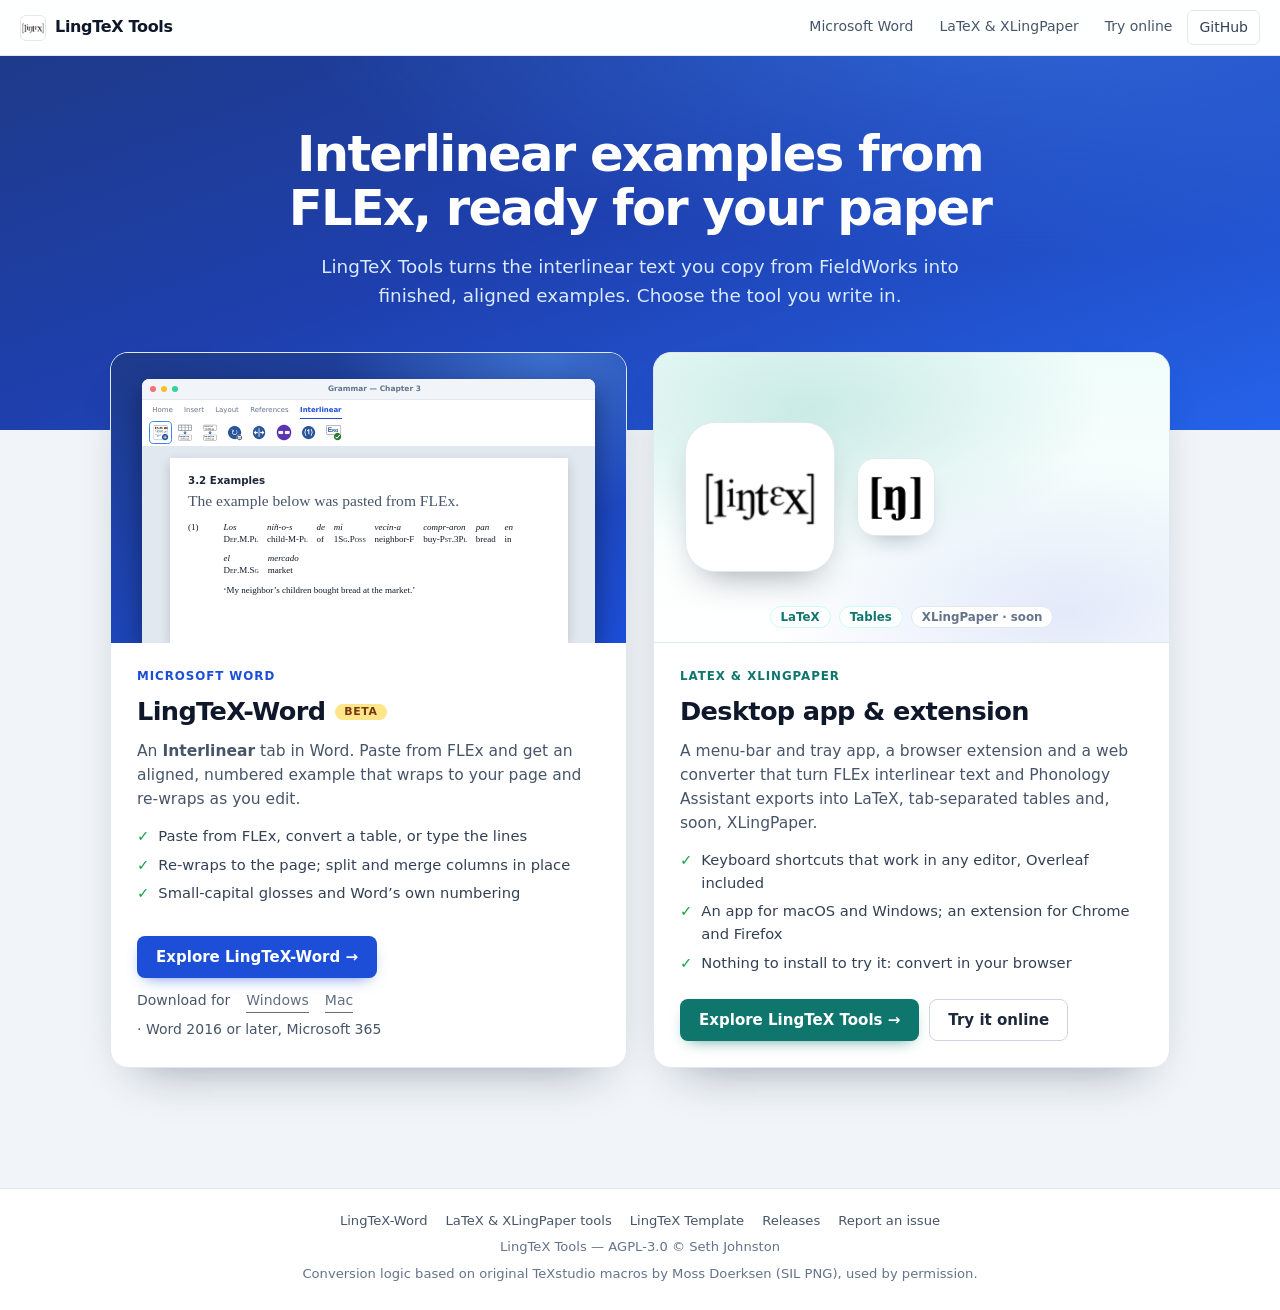
==== docs/index.html @ cb2cd6b1 "docs: the Word demo shows generic Spanish, glossed in English Seth: the demo quoted field data with " ====
<!DOCTYPE html>
<html lang="en">
<head>
<meta charset="UTF-8">
<meta name="viewport" content="width=device-width, initial-scale=1.0">
<meta name="theme-color" content="#1e40af">
<meta name="description" content="LingTeX Tools turns interlinear text copied from FLEx into finished examples: in Microsoft Word with LingTeX-Word, or as LaTeX and XLingPaper with the desktop app, browser extension and web converter.">
<title>LingTeX Tools</title>
<link rel="icon" type="image/png" href="assets/lingtex-icon-32.png">
<meta name="media-manifest" content="word/media/available.json">
<link rel="stylesheet" href="assets/site.css">
<script>
// Links into the old single-page site (…/LingTeX-Tools/#download and so on)
// now belong to the LaTeX & XLingPaper page, or to the Word page.
(function () {
    var moved = { '#download': 'latex/#download', '#extensions': 'latex/#extensions',
                  '#shortcuts': 'latex/#shortcuts', '#try-online': 'latex/#try-online',
                  '#word-addin': 'word/' };
    if (moved[location.hash]) location.replace(moved[location.hash]);
})();
</script>
</head>
<body>

<nav class="site-nav">
  <a class="nav-brand" href="./"><img src="assets/lingtex-app.png" alt=""> LingTeX Tools</a>
  <div class="nav-links">
    <a href="word/">Microsoft Word</a>
    <a href="latex/">LaTeX &amp; XLingPaper</a>
    <a href="latex/#try-online">Try online</a>
    <a class="nav-gh" href="https://github.com/rulingAnts/LingTeX-Tools" target="_blank" rel="noopener">GitHub</a>
  </div>
</nav>

<main>
<section class="hero">
  <h1>Interlinear examples from FLEx, ready for your paper</h1>
  <p class="hero-sub">LingTeX Tools turns the interlinear text you copy from FieldWorks into finished, aligned examples. Choose the tool you write in.</p>
</section>

<div class="choices">

  <article class="choice word">
    <figure class="media-slot" data-video="word/media/word-loop.mp4" data-webm="word/media/word-loop.webm" data-poster="word/media/word-loop.jpg"
            data-label="LingTeX-Word in use: an example pasted from FLEx, re-wrapped, split and numbered">
      <div class="placeholder mock" aria-hidden="true">
        <div class="mock-win">
          <div class="mock-bar"><i></i><i></i><i></i><span>Grammar — Chapter 3</span></div>
          <div class="mock-tabs"><span>Home</span><span>Insert</span><span>Layout</span><span>References</span><b>Interlinear</b></div>
          <div class="mock-ribbon">
            <img class="on" src="assets/word-icons/igtInsert.png" alt="">
            <img src="assets/word-icons/igtConvert.png" alt="">
            <img src="assets/word-icons/igtFromText.png" alt="">
            <img src="assets/word-icons/igtRewrapAll.png" alt="">
            <img src="assets/word-icons/igtSplit.png" alt="">
            <img src="assets/word-icons/igtByMorpheme.png" alt="">
            <img src="assets/word-icons/igtNumbers.png" alt="">
            <img src="assets/word-icons/igtCheck.png" alt="">
          </div>
          <div class="mock-page"><div class="mock-sheet">
            <h4>3.2 Examples</h4>
            <p class="prose">The example below was pasted from FLEx.</p>
            <div class="igt"><span class="igt-num">(1)</span><div class="igt-body">
              <div class="igt-cols">
                <span class="w"><i>Los</i><span><span class="sc">Def.M.Pl</span></span></span>
                <span class="w"><i>niñ-o-s</i><span>child-<span class="sc">M</span>-<span class="sc">Pl</span></span></span>
                <span class="w"><i>de</i><span>of</span></span>
                <span class="w"><i>mi</i><span><span class="sc">1Sg.Poss</span></span></span>
                <span class="w"><i>vecin-a</i><span>neighbor-<span class="sc">F</span></span></span>
                <span class="w"><i>compr-aron</i><span>buy-<span class="sc">Pst.3Pl</span></span></span>
                <span class="w"><i>pan</i><span>bread</span></span>
                <span class="w"><i>en</i><span>in</span></span>
                <span class="w"><i>el</i><span><span class="sc">Def.M.Sg</span></span></span>
                <span class="w"><i>mercado</i><span>market</span></span>
              </div>
              <div class="igt-free">‘My neighbor’s children bought bread at the market.’</div>
            </div></div>
          </div></div>
        </div>
      </div>
    </figure>
    <div class="choice-body">
      <div class="choice-kicker">Microsoft Word</div>
      <h2>LingTeX-Word <span class="tag">Beta</span></h2>
      <p>An <strong>Interlinear</strong> tab in Word. Paste from FLEx and get an aligned, numbered example that wraps to your page and re-wraps as you edit.</p>
      <ul class="checks">
        <li>Paste from FLEx, convert a table, or type the lines</li>
        <li>Re-wraps to the page; split and merge columns in place</li>
        <li>Small-capital glosses and Word’s own numbering</li>
      </ul>
      <div class="choice-actions">
        <div class="btn-row"><a class="btn btn-primary" href="word/">Explore LingTeX-Word &rarr;</a></div>
        <div class="link-row">
          <span>Download for</span>
          <a data-word="exe" href="https://github.com/rulingAnts/LingTeX-Tools/releases/download/word-v0.1.0-beta.6/LingTeX-Word-Setup-word-v0.1.0-beta.6.exe">Windows</a>
          <a data-word="maczip" href="https://github.com/rulingAnts/LingTeX-Tools/releases/download/word-v0.1.0-beta.6/LingTeX-Word-word-v0.1.0-beta.6-macos.dmg">Mac</a>
          <span>· Word 2016 or later, Microsoft 365</span>
        </div>
      </div>
    </div>
  </article>

  <article class="choice latex">
    <div class="latex-art" aria-hidden="true">
      <div class="icons">
        <img class="app" src="assets/lingtex-app.png" alt="">
        <img class="ext" src="assets/lingtex-extension.png" alt="">
      </div>
      <div class="chips"><span class="chip">LaTeX</span><span class="chip">Tables</span><span class="chip soon">XLingPaper · soon</span></div>
    </div>
    <div class="choice-body">
      <div class="choice-kicker">LaTeX &amp; XLingPaper</div>
      <h2>Desktop app &amp; extension</h2>
      <p>A menu-bar and tray app, a browser extension and a web converter that turn FLEx interlinear text and Phonology Assistant exports into LaTeX, tab-separated tables and, soon, XLingPaper.</p>
      <ul class="checks">
        <li>Keyboard shortcuts that work in any editor, Overleaf included</li>
        <li>An app for macOS and Windows; an extension for Chrome and Firefox</li>
        <li>Nothing to install to try it: convert in your browser</li>
      </ul>
      <div class="choice-actions">
        <div class="btn-row">
          <a class="btn btn-teal" href="latex/">Explore LingTeX Tools &rarr;</a>
          <a class="btn btn-outline" href="latex/#try-online">Try it online</a>
        </div>
      </div>
    </div>
  </article>

</div>
</main>

<footer>
  <div class="footer-links">
    <a href="word/">LingTeX-Word</a>
    <a href="latex/">LaTeX &amp; XLingPaper tools</a>
    <a href="https://github.com/rulingAnts/LingTeX" target="_blank" rel="noopener">LingTeX Template</a>
    <a href="https://github.com/rulingAnts/LingTeX-Tools/releases" target="_blank" rel="noopener">Releases</a>
    <a href="https://github.com/rulingAnts/LingTeX-Tools/issues" target="_blank" rel="noopener">Report an issue</a>
  </div>
  <div>LingTeX Tools — AGPL-3.0 &copy; Seth Johnston</div>
  <div>Conversion logic based on original TeXstudio macros by Moss Doerksen (SIL PNG), used by permission.</div>
</footer>

<script src="assets/word-release.js"></script>
<script src="assets/media.js"></script>
<script>
// The old service worker is gone; its stub clears caches and unregisters itself.
if ('serviceWorker' in navigator) {
    navigator.serviceWorker.register('./sw.js', { updateViaCache: 'none' });
}
</script>
</body>
</html>
---- docs/assets/site.css ----
/* LingTeX Tools site: shared styles for the landing page (index.html) and the
   LingTeX-Word page (word/). The LaTeX & XLingPaper page (latex/) keeps its own
   inline styles; the tokens here are copied from it so all three pages match. */

*, *::before, *::after { box-sizing: border-box; margin: 0; padding: 0; }

:root {
  --blue-50:   #eff6ff;
  --blue-100:  #dbeafe;
  --blue-200:  #bfdbfe;
  --blue-500:  #3b82f6;
  --blue-600:  #2563eb;
  --blue-700:  #1d4ed8;
  --blue-800:  #1e40af;
  --blue-900:  #1e3a8a;
  --slate-50:  #f8fafc;
  --slate-100: #f1f5f9;
  --slate-200: #e2e8f0;
  --slate-300: #cbd5e1;
  --slate-400: #94a3b8;
  --slate-500: #64748b;
  --slate-600: #475569;
  --slate-700: #334155;
  --slate-800: #1e293b;
  --slate-900: #0f172a;
  --teal-50:   #f0fdfa;
  --teal-100:  #ccfbf1;
  --teal-600:  #0d9488;
  --teal-700:  #0f766e;
  --green-600: #16a34a;
  --amber-200: #fde68a;
  --amber-900: #78350f;

  --font:  system-ui, -apple-system, BlinkMacSystemFont, 'Segoe UI', Roboto, sans-serif;
  --mono:  ui-monospace, 'Cascadia Code', 'JetBrains Mono', 'Fira Code', Consolas, monospace;
  --serif: 'Charis SIL', 'Doulos SIL', Cambria, 'Times New Roman', Georgia, serif;
  --r:     8px;
  --r-lg:  14px;
  --max-w: 1100px;
}

html { font-size: 16px; scroll-behavior: smooth; }
body {
  font-family: var(--font);
  background: var(--slate-100);
  color: var(--slate-900);
  line-height: 1.55;
  min-height: 100dvh;
  display: flex;
  flex-direction: column;
}
a { color: var(--blue-700); text-decoration: none; }
a:hover { text-decoration: underline; }
img { max-width: 100%; }
code { font-family: var(--mono); font-size: 0.85em; background: var(--slate-200); padding: 1px 5px; border-radius: 4px; }
main { flex: 1; }

/* ── Navigation ─────────────────────────────────────────────────────────── */
.site-nav {
  background: rgba(255,255,255,0.92);
  backdrop-filter: saturate(160%) blur(8px);
  border-bottom: 1px solid var(--slate-200);
  padding: 0 20px;
  display: flex;
  align-items: center;
  justify-content: space-between;
  gap: 16px;
  min-height: 56px;
  position: sticky;
  top: 0;
  z-index: 100;
  flex-wrap: wrap;
}
.nav-brand {
  display: inline-flex;
  align-items: center;
  gap: 9px;
  font-weight: 750;
  letter-spacing: -0.02em;
  color: var(--slate-900);
  white-space: nowrap;
}
.nav-brand:hover { text-decoration: none; }
.nav-brand img { width: 26px; height: 26px; border-radius: 6px; background: #fff; border: 1px solid var(--slate-200); }
.nav-links { display: flex; gap: 4px; flex-wrap: wrap; }
.nav-links a {
  font-size: 0.875rem;
  color: var(--slate-600);
  padding: 6px 11px;
  border-radius: 6px;
  white-space: nowrap;
}
.nav-links a:hover { background: var(--slate-100); color: var(--slate-900); text-decoration: none; }
.nav-links a.active { color: var(--blue-700); background: var(--blue-50); font-weight: 600; }
.nav-links a.nav-gh { border: 1px solid var(--slate-200); color: var(--slate-700); }

/* ── Hero ───────────────────────────────────────────────────────────────── */
.hero {
  background:
    radial-gradient(1200px 400px at 80% -10%, rgba(59,130,246,0.55), transparent 60%),
    linear-gradient(160deg, var(--blue-900) 0%, var(--blue-800) 45%, var(--blue-600) 100%);
  color: #fff;
  padding: 72px 20px 120px;
  text-align: center;
}
.hero h1 {
  font-size: clamp(2rem, 4.6vw, 3.1rem);
  font-weight: 800;
  letter-spacing: -0.035em;
  line-height: 1.08;
  max-width: 820px;
  margin: 0 auto 18px;
}
.hero-sub {
  font-size: clamp(1rem, 1.6vw, 1.15rem);
  color: var(--blue-100);
  max-width: 660px;
  margin: 0 auto;
}
.kicker {
  display: inline-flex;
  align-items: center;
  gap: 8px;
  font-size: 0.8rem;
  font-weight: 650;
  letter-spacing: 0.02em;
  color: var(--blue-100);
  background: rgba(255,255,255,0.12);
  border: 1px solid rgba(255,255,255,0.25);
  padding: 5px 12px 5px 6px;
  border-radius: 999px;
  margin-bottom: 22px;
}
.tag {
  display: inline-block;
  padding: 2px 9px;
  border-radius: 999px;
  background: var(--amber-200);
  color: var(--amber-900);
  font-size: 0.68rem;
  font-weight: 750;
  letter-spacing: 0.06em;
  text-transform: uppercase;
}

/* ── Buttons ────────────────────────────────────────────────────────────── */
.btn {
  display: inline-flex;
  align-items: center;
  gap: 8px;
  padding: 11px 18px;
  border-radius: var(--r);
  font: 650 0.94rem var(--font);
  border: 1px solid transparent;
  cursor: pointer;
  transition: background .15s, transform .1s, box-shadow .15s;
  white-space: nowrap;
}
.btn:hover { text-decoration: none; transform: translateY(-1px); }
.btn-primary { background: var(--blue-700); color: #fff; box-shadow: 0 6px 16px -8px rgba(29,78,216,.8); }
.btn-primary:hover { background: var(--blue-800); }
.btn-teal { background: var(--teal-700); color: #fff; box-shadow: 0 6px 16px -8px rgba(15,118,110,.8); }
.btn-teal:hover { background: #115e59; }
.btn-light { background: #fff; color: var(--blue-800); }
.btn-light:hover { background: var(--blue-50); }
.btn-glass { background: rgba(255,255,255,0.14); color: #fff; border-color: rgba(255,255,255,0.35); }
.btn-glass:hover { background: rgba(255,255,255,0.24); }
.btn-outline { background: #fff; color: var(--slate-800); border-color: var(--slate-300); }
.btn-outline:hover { background: var(--slate-50); }
.btn-row { display: flex; gap: 10px; flex-wrap: wrap; }
.link-row { display: flex; gap: 6px 16px; flex-wrap: wrap; font-size: 0.875rem; }
.link-row a { color: inherit; opacity: .85; border-bottom: 1px solid currentColor; }
.link-row a:hover { opacity: 1; text-decoration: none; }

/* ── Landing: the two choices ───────────────────────────────────────────── */
.choices {
  max-width: var(--max-w);
  margin: -78px auto 0;
  padding: 0 20px 56px;
  display: grid;
  grid-template-columns: 1fr 1fr;
  gap: 26px;
  position: relative;
}
.choice {
  background: #fff;
  border: 1px solid var(--slate-200);
  border-radius: 18px;
  overflow: hidden;
  display: flex;
  flex-direction: column;
  box-shadow: 0 24px 48px -28px rgba(15,23,42,.45);
  transition: transform .18s, box-shadow .18s;
}
.choice:hover { transform: translateY(-3px); box-shadow: 0 30px 56px -28px rgba(15,23,42,.5); }
.choice-body { padding: 24px 26px 26px; display: flex; flex-direction: column; gap: 12px; flex: 1; }
.choice-kicker { font-size: 0.74rem; font-weight: 750; letter-spacing: 0.08em; text-transform: uppercase; color: var(--blue-700); }
.choice.latex .choice-kicker { color: var(--teal-700); }
.choice h2 { font-size: 1.6rem; letter-spacing: -0.025em; line-height: 1.15; display: flex; align-items: center; gap: 10px; flex-wrap: wrap; }
.choice p { color: var(--slate-600); font-size: 0.97rem; }
.checks { list-style: none; display: grid; gap: 6px; margin: 2px 0 6px; }
.checks li { display: flex; gap: 9px; align-items: baseline; font-size: 0.92rem; color: var(--slate-700); }
.checks li::before { content: '✓'; color: var(--green-600); font-weight: 800; flex-shrink: 0; }
.choice-actions { margin-top: auto; display: flex; flex-direction: column; gap: 12px; padding-top: 6px; }
.choice-actions .link-row { color: var(--slate-600); }

/* The LaTeX & XLingPaper card's picture: the app's own icons, nothing new. */
.latex-art {
  aspect-ratio: 16 / 9;
  display: grid;
  place-items: center;
  background:
    radial-gradient(420px 220px at 30% 20%, rgba(13,148,136,0.18), transparent 70%),
    radial-gradient(420px 220px at 80% 90%, rgba(29,78,216,0.12), transparent 70%),
    linear-gradient(180deg, var(--teal-50), #fff);
  border-bottom: 1px solid var(--slate-200);
  position: relative;
}
.latex-art .icons { display: flex; align-items: center; gap: 22px; }
.latex-art .app { width: min(150px, 34%); aspect-ratio: 1; background: #fff; border-radius: 30px; padding: 12px; box-shadow: 0 18px 36px -18px rgba(15,23,42,.45); border: 1px solid var(--slate-200); }
.latex-art .ext { width: min(78px, 18%); aspect-ratio: 1; background: #fff; border-radius: 18px; padding: 10px; box-shadow: 0 12px 26px -16px rgba(15,23,42,.45); border: 1px solid var(--slate-200); }
.latex-art .chips { position: absolute; bottom: 14px; left: 0; right: 0; display: flex; gap: 8px; justify-content: center; flex-wrap: wrap; padding: 0 12px; }
.chip { font: 650 0.74rem var(--font); color: var(--teal-700); background: #fff; border: 1px solid var(--teal-100); padding: 3px 10px; border-radius: 999px; }
.chip.soon { color: var(--slate-500); border-color: var(--slate-200); }

/* ── Media slots: a recording when the file exists, the mock until then ── */
.media-slot {
  position: relative;
  aspect-ratio: 16 / 9;
  overflow: hidden;
  background: var(--blue-900);
  container-type: inline-size;
}
.media-slot.wide { aspect-ratio: 16 / 10; }
.media-slot > video, .media-slot > img {
  position: absolute; inset: 0; width: 100%; height: 100%; object-fit: cover; display: block; background: #fff;
}
.media-slot.has-media .placeholder { display: none; }
.media-badge {
  position: absolute; right: 12px; bottom: 12px; z-index: 3;
  font: 650 0.72rem var(--font); color: #fff;
  background: rgba(15,23,42,0.7); padding: 4px 10px; border-radius: 999px;
  display: inline-flex; align-items: center; gap: 6px;
}
.media-badge::before { content: ''; width: 0; height: 0; border-left: 7px solid #fff; border-top: 4.5px solid transparent; border-bottom: 4.5px solid transparent; }
.media-slot.still .media-badge::before { display: none; }
.media-hint {
  display: none;
  position: absolute; left: 10px; top: 10px; right: 10px; z-index: 4;
  font: 500 0.72rem/1.4 var(--mono); color: #fde68a;
  background: rgba(15,23,42,0.86); border: 1px dashed #fde68a; border-radius: 6px; padding: 6px 8px;
}
.show-media-hints .media-hint { display: block; }
.media-slot.has-media .media-hint { display: none; }

/* The mock: a Word-like window whose page narrows and widens, so the example
   re-wraps the way LingTeX-Word re-wraps it. Pure CSS; still for reduced motion. */
.mock { position: absolute; inset: 0; padding: 5% 6% 0; display: flex; background:
  radial-gradient(60% 80% at 85% 0%, rgba(96,165,250,.45), transparent 70%),
  linear-gradient(160deg, var(--blue-900), var(--blue-700)); }
.mock-win { flex: 1; background: #fff; border-radius: 1.4cqw 1.4cqw 0 0; box-shadow: 0 2cqw 5cqw rgba(2,6,23,.45); display: flex; flex-direction: column; overflow: hidden; }
.mock-bar { height: 4.2cqw; display: flex; align-items: center; gap: 0.9cqw; padding: 0 1.6cqw; background: var(--slate-100); border-bottom: 1px solid var(--slate-200); flex-shrink: 0; }
.mock-bar i { width: 1.2cqw; height: 1.2cqw; border-radius: 50%; background: #f87171; }
.mock-bar i:nth-child(2) { background: #fbbf24; }
.mock-bar i:nth-child(3) { background: #34d399; }
.mock-bar span { margin: 0 auto; font-size: 1.45cqw; color: var(--slate-500); font-weight: 600; transform: translateX(-2cqw); }
.mock-tabs { display: flex; gap: 2.2cqw; padding: 0.9cqw 2cqw 0; font-size: 1.35cqw; color: var(--slate-500); flex-shrink: 0; }
.mock-tabs b { color: var(--blue-700); border-bottom: 0.3cqw solid var(--blue-700); padding-bottom: 0.5cqw; }
.mock-ribbon { display: flex; gap: 1.6cqw; align-items: center; padding: 1cqw 2cqw; border-bottom: 1px solid var(--slate-200); flex-shrink: 0; }
.mock-ribbon img { width: 3.2cqw; height: 3.2cqw; border-radius: 0.4cqw; }
.mock-ribbon img.on { outline: 0.25cqw solid var(--blue-500); outline-offset: 0.4cqw; border-radius: 0.3cqw; animation: press 9s ease-in-out infinite; }
.mock-page { flex: 1; background: var(--slate-200); display: flex; justify-content: center; padding: 2.2cqw 2cqw 0; overflow: hidden; }
.mock-sheet {
  background: #fff; width: 92%; padding: 3cqw 3.6cqw; box-shadow: 0 0.5cqw 2cqw rgba(15,23,42,.18);
  font-family: var(--serif); font-size: 1.75cqw; color: #111827; line-height: 1.35;
  animation: margins 9s ease-in-out infinite;
}
.mock-sheet h4 { font: 700 2cqw var(--font); margin-bottom: 1cqw; color: var(--slate-800); }
.mock-sheet p.prose { margin-bottom: 1.8cqw; color: var(--slate-600); }
.igt { display: flex; gap: 2.4cqw; }
.igt-num { flex-shrink: 0; width: 4.5cqw; }
.igt-body { flex: 1; min-width: 0; }
.igt-cols { display: flex; flex-wrap: wrap; column-gap: 1.7cqw; row-gap: 1.3cqw; }
.w { display: inline-flex; flex-direction: column; white-space: nowrap; transition: transform .4s; }
.w i { font-style: italic; }
.sc { font-variant: small-caps; }
.igt-free { margin-top: 1.4cqw; }
@keyframes margins {
  0%, 12%   { width: 92%; }
  45%, 62%  { width: 60%; }
  95%, 100% { width: 92%; }
}
@keyframes press {
  0%, 38% { outline-color: transparent; }
  42%, 56% { outline-color: var(--blue-500); }
  60%, 100% { outline-color: transparent; }
}
@media (prefers-reduced-motion: reduce) {
  .mock-sheet, .mock-ribbon img.on { animation: none; }
}

/* A still's placeholder: calm art with the command's own ribbon icon. */
.still-art { position: absolute; inset: 0; display: grid; place-items: center; background:
  radial-gradient(70% 90% at 20% 0%, rgba(59,130,246,.18), transparent 70%), linear-gradient(180deg, var(--blue-50), #fff); }
.still-art img { width: 16cqw; height: 16cqw; padding: 2.4cqw; box-sizing: content-box; background: #fff; border-radius: 4cqw; border: 1px solid var(--blue-100); box-shadow: 0 1.5cqw 3.5cqw -1cqw rgba(29,78,216,.28); }

/* ── Word page sections ─────────────────────────────────────────────────── */
.word-hero-media {
  max-width: 940px; margin: -84px auto 0; padding: 0 20px; position: relative;
}
.word-hero-media .media-slot { border-radius: 16px; box-shadow: 0 34px 60px -30px rgba(2,6,23,.6); border: 1px solid rgba(255,255,255,.6); }
.hero .btn-row { justify-content: center; margin-top: 28px; }
.hero .link-row { justify-content: center; margin-top: 16px; color: var(--blue-100); }
.hero .req { margin-top: 14px; font-size: 0.85rem; color: var(--blue-200); }

.section { max-width: var(--max-w); margin: 0 auto; padding: 64px 20px 8px; }
.section h2 { font-size: clamp(1.5rem, 2.6vw, 1.95rem); letter-spacing: -0.03em; line-height: 1.15; margin-bottom: 10px; }
.section .lead { color: var(--slate-600); max-width: 680px; margin-bottom: 30px; font-size: 1.02rem; }

.steps { display: grid; grid-template-columns: repeat(3, 1fr); gap: 22px; }
.step { background: #fff; border: 1px solid var(--slate-200); border-radius: var(--r-lg); overflow: hidden; display: flex; flex-direction: column; }
.step .media-slot { border-bottom: 1px solid var(--slate-200); background: var(--blue-50); }
.step-body { padding: 16px 18px 20px; }
.step-num { display: inline-grid; place-items: center; width: 26px; height: 26px; border-radius: 50%; background: var(--blue-700); color: #fff; font-size: 0.8rem; font-weight: 750; margin-bottom: 8px; }
.step h3 { font-size: 1.08rem; letter-spacing: -0.01em; margin-bottom: 6px; }
.step p { color: var(--slate-600); font-size: 0.93rem; }

.features { display: grid; grid-template-columns: repeat(3, 1fr); gap: 16px; }
.feature { background: #fff; border: 1px solid var(--slate-200); border-radius: var(--r-lg); padding: 18px 18px 20px; }
.feature img { width: 36px; height: 36px; margin-bottom: 10px; border-radius: 8px; border: 1px solid var(--slate-200); }
.feature h3 { font-size: 1rem; margin-bottom: 4px; }
.feature p { color: var(--slate-600); font-size: 0.92rem; }

.install { display: grid; grid-template-columns: 1fr 1fr; gap: 20px; }
.install-card { background: #fff; border: 1px solid var(--slate-200); border-radius: var(--r-lg); padding: 22px 24px 24px; display: flex; flex-direction: column; gap: 12px; }
.install-card h3 { font-size: 1.15rem; display: flex; align-items: center; gap: 8px; }
.install-card ol { padding-left: 1.2rem; display: grid; gap: 8px; color: var(--slate-700); font-size: 0.94rem; }
.install-card .note { font-size: 0.86rem; color: var(--slate-500); }
.install-card .btn-row { margin-top: auto; }

.beta-band {
  max-width: var(--max-w); margin: 56px auto 0; padding: 0 20px;
}
.beta-band > div { background: linear-gradient(135deg, var(--blue-50), #fff); border: 1px solid var(--blue-100); border-radius: var(--r-lg); padding: 22px 24px; display: flex; gap: 18px; align-items: center; justify-content: space-between; flex-wrap: wrap; }
.beta-band p { color: var(--slate-700); max-width: 640px; }

/* ── Footer ─────────────────────────────────────────────────────────────── */
footer { margin-top: 64px; border-top: 1px solid var(--slate-200); background: #fff; padding: 22px 20px 26px; text-align: center; font-size: 0.82rem; color: var(--slate-500); display: grid; gap: 6px; }
.footer-links { display: flex; gap: 6px 18px; justify-content: center; flex-wrap: wrap; }
.footer-links a { color: var(--slate-600); }

/* ── Responsive ─────────────────────────────────────────────────────────── */
@media (max-width: 900px) {
  .choices { grid-template-columns: 1fr; margin-top: -64px; }
  .steps, .features { grid-template-columns: 1fr 1fr; }
}
@media (max-width: 640px) {
  .site-nav { padding: 8px 14px 0; gap: 4px; }
  .nav-links { flex-wrap: nowrap; overflow-x: auto; width: 100%; padding-bottom: 8px; scrollbar-width: none; }
  .nav-links::-webkit-scrollbar { display: none; }
  .hero { padding: 48px 18px 104px; }
  .steps, .features, .install { grid-template-columns: 1fr; }
  .choice-body { padding: 20px; }
  .nav-links a { padding: 5px 8px; font-size: 0.82rem; }
}
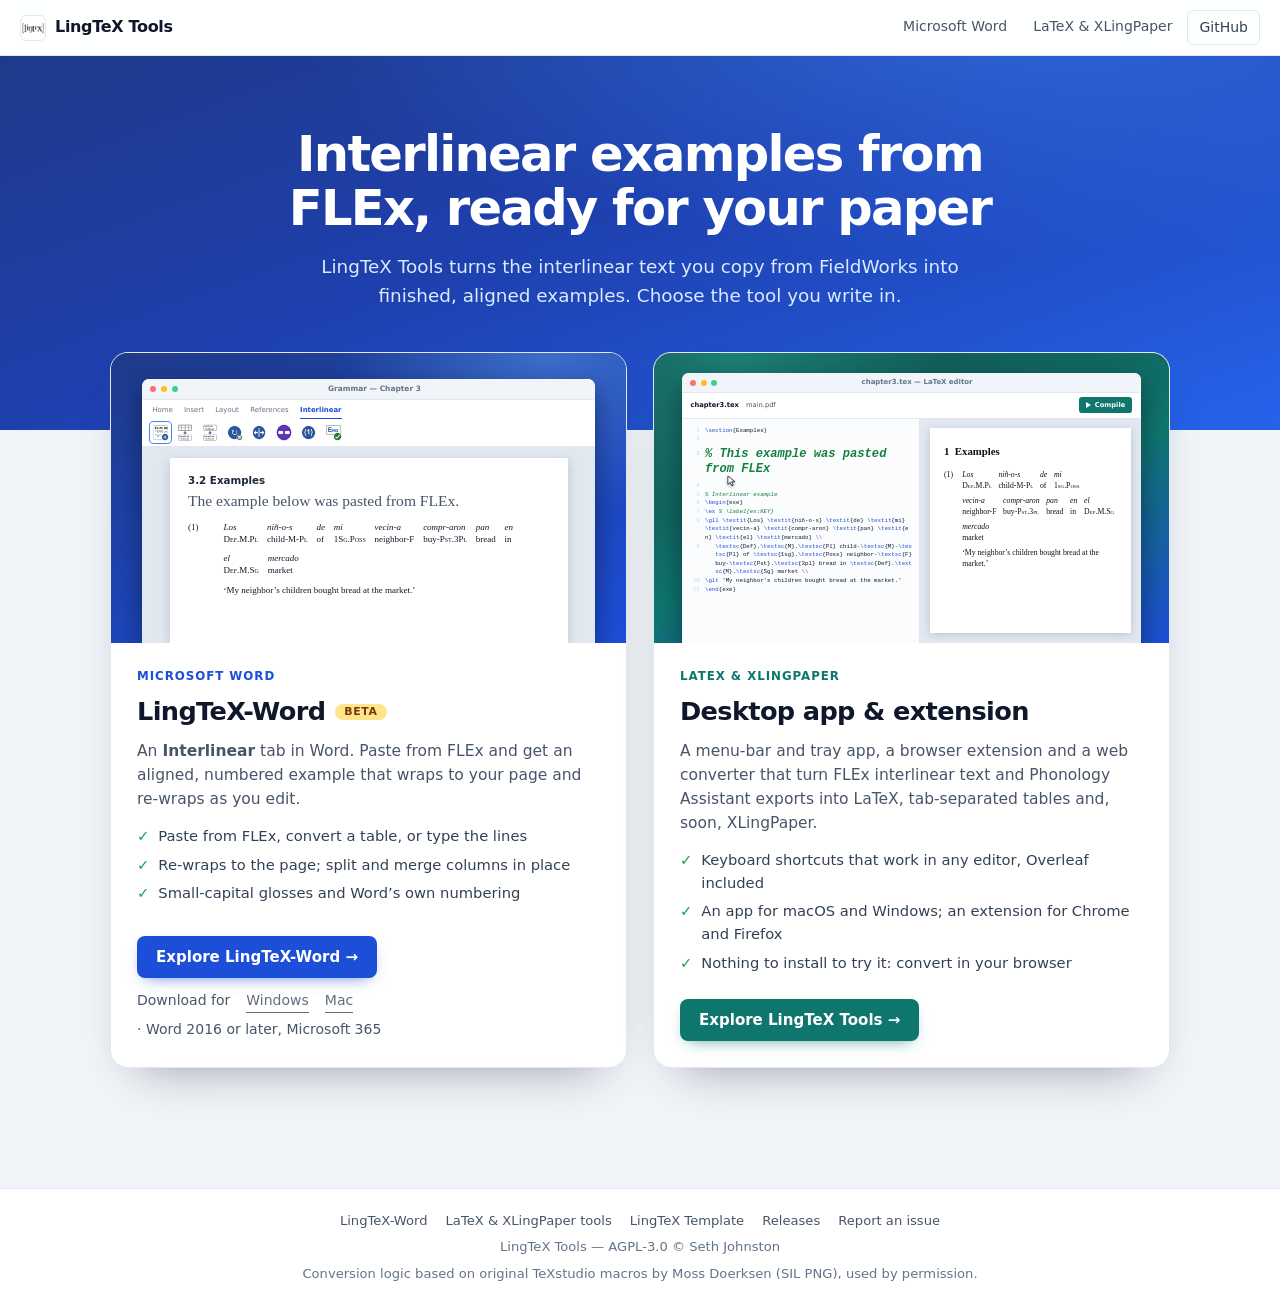
==== commit 6ae0147c: "docs: a looping FLEx-to-LaTeX demo for the LaTeX & XLingPaper side; Try online only there - assets/t" ====
--- a/docs/index.html
+++ b/docs/index.html
@@ -9,6 +9,7 @@
 <link rel="icon" type="image/png" href="assets/lingtex-icon-32.png">
 <meta name="media-manifest" content="word/media/available.json">
 <link rel="stylesheet" href="assets/site.css">
+<link rel="stylesheet" href="assets/tex-demo.css">
 <script>
 // Links into the old single-page site (…/LingTeX-Tools/#download and so on)
 // now belong to the LaTeX & XLingPaper page, or to the Word page.
@@ -27,7 +28,6 @@
   <div class="nav-links">
     <a href="word/">Microsoft Word</a>
     <a href="latex/">LaTeX &amp; XLingPaper</a>
-    <a href="latex/#try-online">Try online</a>
     <a class="nav-gh" href="https://github.com/rulingAnts/LingTeX-Tools" target="_blank" rel="noopener">GitHub</a>
   </div>
 </nav>
@@ -101,13 +101,30 @@
   </article>
 
   <article class="choice latex">
-    <div class="latex-art" aria-hidden="true">
-      <div class="icons">
-        <img class="app" src="assets/lingtex-app.png" alt="">
-        <img class="ext" src="assets/lingtex-extension.png" alt="">
+    <figure class="td-slot" role="img" aria-label="An interlinear example selected and copied in FLEx, pasted into a LaTeX editor with the LingTeX Tools shortcut as a gll example, then compiled and shown typeset">
+      <div class="td-win td-flex" aria-hidden="true">
+        <div class="td-bar"><i></i><i></i><i></i><span>Sample project — FieldWorks Language Explorer</span></div>
+        <div class="td-tabs"><span>Baseline</span><span>Gloss</span><span>Analyze</span><span>Tagging</span><b>Print View</b></div>
+        <div class="td-flex-body"><div class="td-text"><div class="td-seg">1</div><div class="td-lines"><div class="td-sel"></div>
+          <div class="td-bundles"><div class="td-bundle"><div class="td-wd">Los</div><div class="td-morphs"><div class="td-m"><span>Los</span><span>DEF.M.PL</span></div></div></div><div class="td-bundle"><div class="td-wd">niños</div><div class="td-morphs"><div class="td-m"><span>niñ</span><span>child</span></div><div class="td-m"><span>-o</span><span>M</span></div><div class="td-m"><span>-s</span><span>PL</span></div></div></div><div class="td-bundle"><div class="td-wd">de</div><div class="td-morphs"><div class="td-m"><span>de</span><span>of</span></div></div></div><div class="td-bundle"><div class="td-wd">mi</div><div class="td-morphs"><div class="td-m"><span>mi</span><span>1SG.POSS</span></div></div></div><div class="td-bundle"><div class="td-wd">vecina</div><div class="td-morphs"><div class="td-m"><span>vecin</span><span>neighbor</span></div><div class="td-m"><span>-a</span><span>F</span></div></div></div><div class="td-bundle"><div class="td-wd">compraron</div><div class="td-morphs"><div class="td-m"><span>compr</span><span>buy</span></div><div class="td-m"><span>-aron</span><span>PST.3PL</span></div></div></div><div class="td-bundle"><div class="td-wd">pan</div><div class="td-morphs"><div class="td-m"><span>pan</span><span>bread</span></div></div></div><div class="td-bundle"><div class="td-wd">en</div><div class="td-morphs"><div class="td-m"><span>en</span><span>in</span></div></div></div><div class="td-bundle"><div class="td-wd">el</div><div class="td-morphs"><div class="td-m"><span>el</span><span>DEF.M.SG</span></div></div></div><div class="td-bundle"><div class="td-wd">mercado</div><div class="td-morphs"><div class="td-m"><span>mercado</span><span>market</span></div></div></div></div>
+          <div class="td-free"><b>Free</b>My neighbor’s children bought bread at the market.</div>
+        </div></div></div>
+        <div class="td-menu"><div class="td-dim">Cut</div><div class="td-copy">Copy</div><div class="td-dim">Paste</div><hr><div>Select All</div></div>
       </div>
-      <div class="chips"><span class="chip">LaTeX</span><span class="chip">Tables</span><span class="chip soon">XLingPaper · soon</span></div>
-    </div>
+      <div class="td-win td-editor" aria-hidden="true">
+        <div class="td-bar"><i></i><i></i><i></i><span>chapter3.tex — LaTeX editor</span></div>
+        <div class="td-tool"><span class="td-file">chapter3.tex</span><span>main.pdf</span><span class="td-compile">Compile</span></div>
+        <div class="td-panes">
+          <div class="td-code"><div class="td-l"><span class="c">\section</span>{Examples}</div><div class="td-l"> </div><div class="td-l td-big"><span class="cm">% This example was pasted from FLEx</span></div><div class="td-l td-caret-line"><span class="td-caret"></span></div><div class="td-paste"><div class="td-l"><span class="cm">% Interlinear example</span></div><div class="td-l"><span class="c">\begin</span>{exe}</div><div class="td-l"><span class="c">\ex</span> <span class="cm">% \label{ex:KEY}</span></div><div class="td-l"><span class="c">\gll</span> <span class="c">\textit</span>{Los} <span class="c">\textit</span>{niñ-o-s} <span class="c">\textit</span>{de} <span class="c">\textit</span>{mi} <span class="c">\textit</span>{vecin-a} <span class="c">\textit</span>{compr-aron} <span class="c">\textit</span>{pan} <span class="c">\textit</span>{en} <span class="c">\textit</span>{el} <span class="c">\textit</span>{mercado} <span class="k">\\</span></div><div class="td-l td-in"><span class="c">\textsc</span>{Def}.<span class="c">\textsc</span>{M}.<span class="c">\textsc</span>{Pl} child-<span class="c">\textsc</span>{M}-<span class="c">\textsc</span>{Pl} of <span class="c">\textsc</span>{1sg}.<span class="c">\textsc</span>{Poss} neighbor-<span class="c">\textsc</span>{F} buy-<span class="c">\textsc</span>{Pst}.<span class="c">\textsc</span>{3pl} bread in <span class="c">\textsc</span>{Def}.<span class="c">\textsc</span>{M}.<span class="c">\textsc</span>{Sg} market <span class="k">\\</span></div><div class="td-l"><span class="c">\glt</span> 'My neighbor’s children bought bread at the market.'</div><div class="td-l"><span class="c">\end</span>{exe}</div></div></div>
+          <div class="td-pdf"><div class="td-progress"></div><div class="td-page"><div class="td-render">
+            <div class="td-h">1&nbsp;&nbsp;Examples</div>
+            <div class="td-ex"><span class="td-num">(1)</span><div><div class="td-cols"><span class="td-w"><i>Los</i><span><span class="td-sc">Def.M.Pl</span></span></span><span class="td-w"><i>niñ-o-s</i><span>child-<span class="td-sc">M</span>-<span class="td-sc">Pl</span></span></span><span class="td-w"><i>de</i><span>of</span></span><span class="td-w"><i>mi</i><span><span class="td-sc">1sg.Poss</span></span></span><span class="td-w"><i>vecin-a</i><span>neighbor-<span class="td-sc">F</span></span></span><span class="td-w"><i>compr-aron</i><span>buy-<span class="td-sc">Pst.3pl</span></span></span><span class="td-w"><i>pan</i><span>bread</span></span><span class="td-w"><i>en</i><span>in</span></span><span class="td-w"><i>el</i><span><span class="td-sc">Def.M.Sg</span></span></span><span class="td-w"><i>mercado</i><span>market</span></span></div><div class="td-tr">‘My neighbor’s children bought bread at the market.’</div></div></div>
+          </div></div></div>
+        </div>
+      </div>
+      <div class="td-keys" aria-hidden="true"><kbd>⌘</kbd><kbd>⇧</kbd><kbd>V</kbd><span>LingTeX smart paste</span></div>
+      <div class="td-cursor" aria-hidden="true"><svg viewBox="0 0 24 24" aria-hidden="true"><path d="M4 2 L4 20 L9 15.5 L12.5 23 L15.5 21.6 L12 14.3 L19 14.3 Z" fill="#fff" stroke="#0f172a" stroke-width="1.6" stroke-linejoin="round"/></svg></div>
+    </figure>
     <div class="choice-body">
       <div class="choice-kicker">LaTeX &amp; XLingPaper</div>
       <h2>Desktop app &amp; extension</h2>
@@ -120,7 +137,6 @@
       <div class="choice-actions">
         <div class="btn-row">
           <a class="btn btn-teal" href="latex/">Explore LingTeX Tools &rarr;</a>
-          <a class="btn btn-outline" href="latex/#try-online">Try it online</a>
         </div>
       </div>
     </div>
--- a/docs/assets/tex-demo.css
+++ b/docs/assets/tex-demo.css
@@ -0,0 +1,141 @@
+/* LingTeX Tools site: the LaTeX & XLingPaper demo.
+   Self-contained (every class starts td-) so it can sit on the landing page and
+   on latex/, whose own inline styles it must not disturb. A 14-second loop in
+   pure CSS: an example is selected and copied in a FLEx print-view mock, pasted
+   into a LaTeX editor mock with LingTeX Tools' smart-paste shortcut (the real
+   core.js output for this example), compiled, and shown typeset. Visitors who
+   ask for reduced motion see the finished editor, still. */
+
+.td-slot, .td-slot *, .td-slot *::before, .td-slot *::after { box-sizing: border-box; }
+.td-slot {
+  position: relative; display: block; width: 100%; margin: 0; aspect-ratio: 16 / 9; overflow: hidden; container-type: inline-size;
+  background:
+    radial-gradient(60% 80% at 15% 0%, rgba(45,212,191,.35), transparent 70%),
+    linear-gradient(160deg, #134e4a, #0f766e 55%, #1d4ed8);
+  font-family: system-ui, -apple-system, 'Segoe UI', Roboto, sans-serif;
+}
+/* width: 100% matters on latex/, whose body is a column flexbox: an item centred
+   with auto margins shrinks to its content, and this content has no width. */
+.td-hero-wrap { box-sizing: border-box; width: 100%; max-width: 900px; margin: 32px auto 0; padding: 0 20px; }
+.td-hero-wrap .td-slot { border-radius: 16px; box-shadow: 0 30px 56px -30px rgba(2,6,23,.55); }
+
+.td-win {
+  position: absolute; left: 5.5%; right: 5.5%; top: 7%; bottom: 0;
+  background: #fff; border-radius: 1.3cqw 1.3cqw 0 0; box-shadow: 0 2cqw 5cqw rgba(2,6,23,.45);
+  display: flex; flex-direction: column; overflow: hidden;
+}
+.td-bar { height: 3.9cqw; flex-shrink: 0; display: flex; align-items: center; gap: .9cqw; padding: 0 1.5cqw; background: #f1f5f9; border-bottom: 1px solid #e2e8f0; }
+.td-bar i { width: 1.15cqw; height: 1.15cqw; border-radius: 50%; background: #f87171; }
+.td-bar i:nth-child(2) { background: #fbbf24; }
+.td-bar i:nth-child(3) { background: #34d399; }
+.td-bar span { margin: 0 auto; transform: translateX(-2cqw); font-size: 1.35cqw; font-weight: 600; color: #64748b; }
+
+/* FLEx: the Print View tab of a text */
+.td-flex { animation: td-flex-win 14s ease-in-out infinite; opacity: 0; }
+.td-tabs { display: flex; gap: 2.2cqw; padding: .9cqw 2cqw 0; font-size: 1.3cqw; color: #64748b; border-bottom: 1px solid #e2e8f0; flex-shrink: 0; }
+.td-tabs span, .td-tabs b { padding-bottom: .6cqw; }
+.td-tabs b { color: #0f172a; border-bottom: .3cqw solid #0f766e; }
+.td-flex-body { flex: 1; padding: 3cqw 3.5cqw; background: #fff; }
+.td-text { position: relative; display: flex; gap: 2cqw; font-family: 'Charis SIL', 'Doulos SIL', Cambria, Georgia, serif; font-size: 1.75cqw; color: #111827; }
+.td-seg { flex-shrink: 0; font-family: system-ui, sans-serif; font-size: 1.3cqw; color: #64748b; padding-top: .2cqw; }
+.td-lines { position: relative; flex: 1; }
+.td-sel { position: absolute; left: -.6cqw; top: -.6cqw; bottom: -.6cqw; width: 0; background: rgba(59,130,246,.26); border-radius: .4cqw; animation: td-sel 14s linear infinite; }
+.td-bundles { position: relative; display: flex; flex-wrap: wrap; column-gap: 2.4cqw; row-gap: 1.8cqw; }
+.td-bundle { display: flex; flex-direction: column; gap: .5cqw; }
+.td-wd { font-weight: 600; }
+.td-morphs { display: flex; gap: 1cqw; }
+.td-m { display: flex; flex-direction: column; gap: .4cqw; }
+.td-m span:last-child { color: #334155; font-family: system-ui, sans-serif; font-size: 1.45cqw; }
+.td-free { position: relative; margin-top: 2.2cqw; font-family: system-ui, sans-serif; font-size: 1.5cqw; color: #334155; }
+.td-free b { color: #64748b; font-weight: 600; margin-right: 1cqw; }
+.td-menu {
+  position: absolute; left: 59%; top: 55%; width: 17cqw; opacity: 0;
+  background: #fff; border: 1px solid #cbd5e1; border-radius: .7cqw; box-shadow: 0 1.2cqw 3cqw rgba(15,23,42,.3);
+  padding: .5cqw 0; font-size: 1.45cqw; color: #0f172a; animation: td-menu 14s linear infinite; z-index: 3;
+}
+.td-menu div { padding: .55cqw 1.6cqw; }
+.td-menu .td-copy { animation: td-copy 14s linear infinite; }
+.td-menu hr { border: 0; border-top: 1px solid #e2e8f0; margin: .4cqw 0; }
+.td-menu .td-dim { color: #94a3b8; }
+
+/* The LaTeX editor: source on the left, PDF on the right */
+.td-editor { animation: td-ed-win 14s ease-in-out infinite; }
+.td-tool { display: flex; align-items: center; gap: 1.4cqw; padding: .8cqw 1.6cqw; border-bottom: 1px solid #e2e8f0; font-size: 1.3cqw; color: #475569; flex-shrink: 0; }
+.td-tool .td-file { font-weight: 600; color: #0f172a; }
+.td-compile {
+  margin-left: auto; display: inline-flex; align-items: center; gap: .7cqw; padding: .55cqw 1.4cqw;
+  background: #0f766e; color: #fff; border-radius: .6cqw; font-weight: 700; font-size: 1.3cqw;
+  animation: td-compile 14s linear infinite;
+}
+.td-compile::before { content: ''; border-left: 1.05cqw solid #fff; border-top: .65cqw solid transparent; border-bottom: .65cqw solid transparent; }
+.td-panes { flex: 1; display: grid; grid-template-columns: 1.08fr 1fr; min-height: 0; }
+.td-code { background: #fbfcfe; border-right: 1px solid #e2e8f0; padding: 1.6cqw 1.4cqw; overflow: hidden; counter-reset: td-line;
+  font-family: ui-monospace, 'SF Mono', Menlo, Consolas, monospace; font-size: 1.12cqw; line-height: 1.5; color: #0f172a; }
+.td-l { position: relative; padding-left: 3cqw; white-space: pre-wrap; word-break: break-all; min-height: 1.5em; }
+.td-l::before { counter-increment: td-line; content: counter(td-line); position: absolute; left: 0; width: 2cqw; text-align: right; color: #cbd5e1; }
+.td-l.td-in { padding-left: 5cqw; }
+.td-big { font-size: 2.35cqw; line-height: 1.25; margin: .6cqw 0 .9cqw; font-weight: 600; word-break: normal; overflow-wrap: break-word; }
+.td-big::before { font-size: 1.12cqw; line-height: 2.3; }
+.c { color: #1d4ed8; }
+.cm { color: #15803d; font-style: italic; }
+.k { color: #9333ea; }
+.td-caret-line { height: 1.5em; }
+.td-caret { display: inline-block; width: .18cqw; height: 1.2em; vertical-align: text-bottom; background: #0f172a; opacity: 0; animation: td-caret 14s linear infinite; }
+.td-paste { border-radius: .4cqw; animation: td-paste 14s linear infinite; }
+.td-keys {
+  position: absolute; left: 15%; top: 49%; z-index: 4; display: inline-flex; align-items: center; gap: .6cqw;
+  padding: .8cqw 1.2cqw; background: #0f172a; color: #fff; border-radius: 1cqw; box-shadow: 0 1cqw 2.5cqw rgba(2,6,23,.4);
+  font-size: 1.35cqw; font-weight: 600; opacity: 0; animation: td-keys 14s ease-out infinite;
+}
+.td-keys kbd { font: 700 1.7cqw system-ui, sans-serif; min-width: 3cqw; padding: .3cqw .7cqw; text-align: center; background: #fff; color: #0f172a; border-radius: .5cqw; box-shadow: 0 .3cqw 0 #94a3b8; }
+.td-keys span { margin-left: .6cqw; color: #99f6e4; }
+
+.td-pdf { position: relative; background: #e2e8f0; padding: 1.8cqw; display: flex; justify-content: center; overflow: hidden; }
+.td-page { position: relative; width: 100%; background: #fff; box-shadow: 0 .4cqw 1.6cqw rgba(15,23,42,.18); padding: 3cqw 2.8cqw; font-family: 'Latin Modern Roman', 'CMU Serif', 'Computer Modern', Georgia, 'Times New Roman', serif; color: #111; }
+.td-progress { position: absolute; left: 0; top: 0; height: .45cqw; width: 0; background: #0d9488; opacity: 0; animation: td-progress 14s linear infinite; }
+.td-render { animation: td-render 14s ease-out infinite; }
+.td-h { font-weight: 700; font-size: 2.1cqw; margin-bottom: 2cqw; }
+.td-ex { display: flex; gap: 1.8cqw; font-size: 1.5cqw; line-height: 1.35; }
+.td-num { flex-shrink: 0; }
+.td-cols { display: flex; flex-wrap: wrap; column-gap: 1.3cqw; row-gap: 1cqw; }
+.td-w { display: inline-flex; flex-direction: column; white-space: nowrap; }
+.td-w i { font-style: italic; }
+.td-sc { font-variant: small-caps; }
+.td-tr { margin-top: 1cqw; }
+
+.td-cursor { position: absolute; left: 14%; top: 42%; width: 2.2cqw; z-index: 6; pointer-events: none; animation: td-cursor 14s ease-in-out infinite; filter: drop-shadow(0 .2cqw .3cqw rgba(0,0,0,.35)); }
+.td-cursor svg { display: block; width: 100%; height: auto; }
+.td-cursor::after { content: ''; position: absolute; left: -1.6cqw; top: -1.6cqw; width: 3.2cqw; height: 3.2cqw; border-radius: 50%; background: rgba(13,148,136,.55); opacity: 0; animation: td-click 14s linear infinite; }
+
+@keyframes td-flex-win { 0%, 36% { opacity: 1; transform: none; } 41%, 94% { opacity: 0; transform: translateX(-6%); } 98%, 100% { opacity: 1; transform: none; } }
+@keyframes td-ed-win   { 0%, 36% { opacity: 0; transform: translateX(6%); } 41%, 94% { opacity: 1; transform: none; } 98%, 100% { opacity: 0; transform: translateX(6%); } }
+@keyframes td-sel      { 0%, 5% { width: 0; } 19%, 94% { width: calc(100% + 1.2cqw); } 96%, 100% { width: 0; } }
+@keyframes td-menu     { 0%, 21.5% { opacity: 0; transform: scale(.96); } 22.5%, 30.5% { opacity: 1; transform: none; } 31.5%, 100% { opacity: 0; } }
+@keyframes td-copy     { 0%, 25.5% { background: transparent; color: inherit; } 26%, 31% { background: #2563eb; color: #fff; } 31.5%, 100% { background: transparent; color: inherit; } }
+@keyframes td-caret    { 0%, 43% { opacity: 0; } 44%, 46% { opacity: 1; } 47%, 48% { opacity: 0; } 49%, 52.5% { opacity: 1; } 53%, 100% { opacity: 0; } }
+@keyframes td-keys     { 0%, 48.5% { opacity: 0; transform: translateY(1cqw) scale(.92); } 50%, 52.5% { opacity: 1; transform: none; } 54%, 100% { opacity: 0; transform: none; } }
+@keyframes td-paste    { 0%, 52.5% { opacity: 0; background: rgba(253,230,138,0); } 53% { opacity: 1; background: rgba(253,230,138,.95); } 63% { background: rgba(253,230,138,0); } 94% { opacity: 1; } 96%, 100% { opacity: 0; } }
+@keyframes td-compile  { 0%, 64% { transform: none; background: #0f766e; } 64.5%, 66.5% { transform: scale(.9); background: #115e59; } 67.5%, 100% { transform: none; background: #0f766e; } }
+@keyframes td-progress { 0%, 66% { opacity: 0; width: 0; } 66.5% { opacity: 1; width: 0; } 73% { opacity: 1; width: 100%; } 74%, 100% { opacity: 0; width: 100%; } }
+@keyframes td-render   { 0%, 73.5% { opacity: 0; transform: translateY(.8cqw); } 76.5%, 94% { opacity: 1; transform: none; } 96%, 100% { opacity: 0; } }
+@keyframes td-cursor {
+  0%, 5%   { left: 12%; top: 33%; }
+  19%, 22% { left: 58%; top: 53%; }
+  26%, 30% { left: 62%; top: 60.5%; }
+  36%      { left: 40%; top: 55%; }
+  43%, 58% { left: 34%; top: 56%; }
+  64%, 67% { left: 86%; top: 17.5%; }
+  74%, 92% { left: 76%; top: 84%; }
+  98%, 100% { left: 12%; top: 33%; }
+}
+@keyframes td-click {
+  0%, 21.9% { opacity: 0; transform: scale(.3); } 22% { opacity: 1; transform: scale(.3); } 24% { opacity: 0; transform: scale(1.5); }
+  28.9% { opacity: 0; transform: scale(.3); } 29% { opacity: 1; transform: scale(.3); } 31% { opacity: 0; transform: scale(1.5); }
+  64.4% { opacity: 0; transform: scale(.3); } 64.5% { opacity: 1; transform: scale(.3); } 66.5% { opacity: 0; transform: scale(1.5); }
+  100% { opacity: 0; }
+}
+@media (prefers-reduced-motion: reduce) {
+  .td-slot *, .td-slot *::before, .td-slot *::after { animation: none !important; }
+  .td-flex, .td-menu, .td-keys, .td-progress, .td-cursor, .td-caret-line { display: none; }
+  .td-editor, .td-paste, .td-render { opacity: 1; transform: none; }
+}
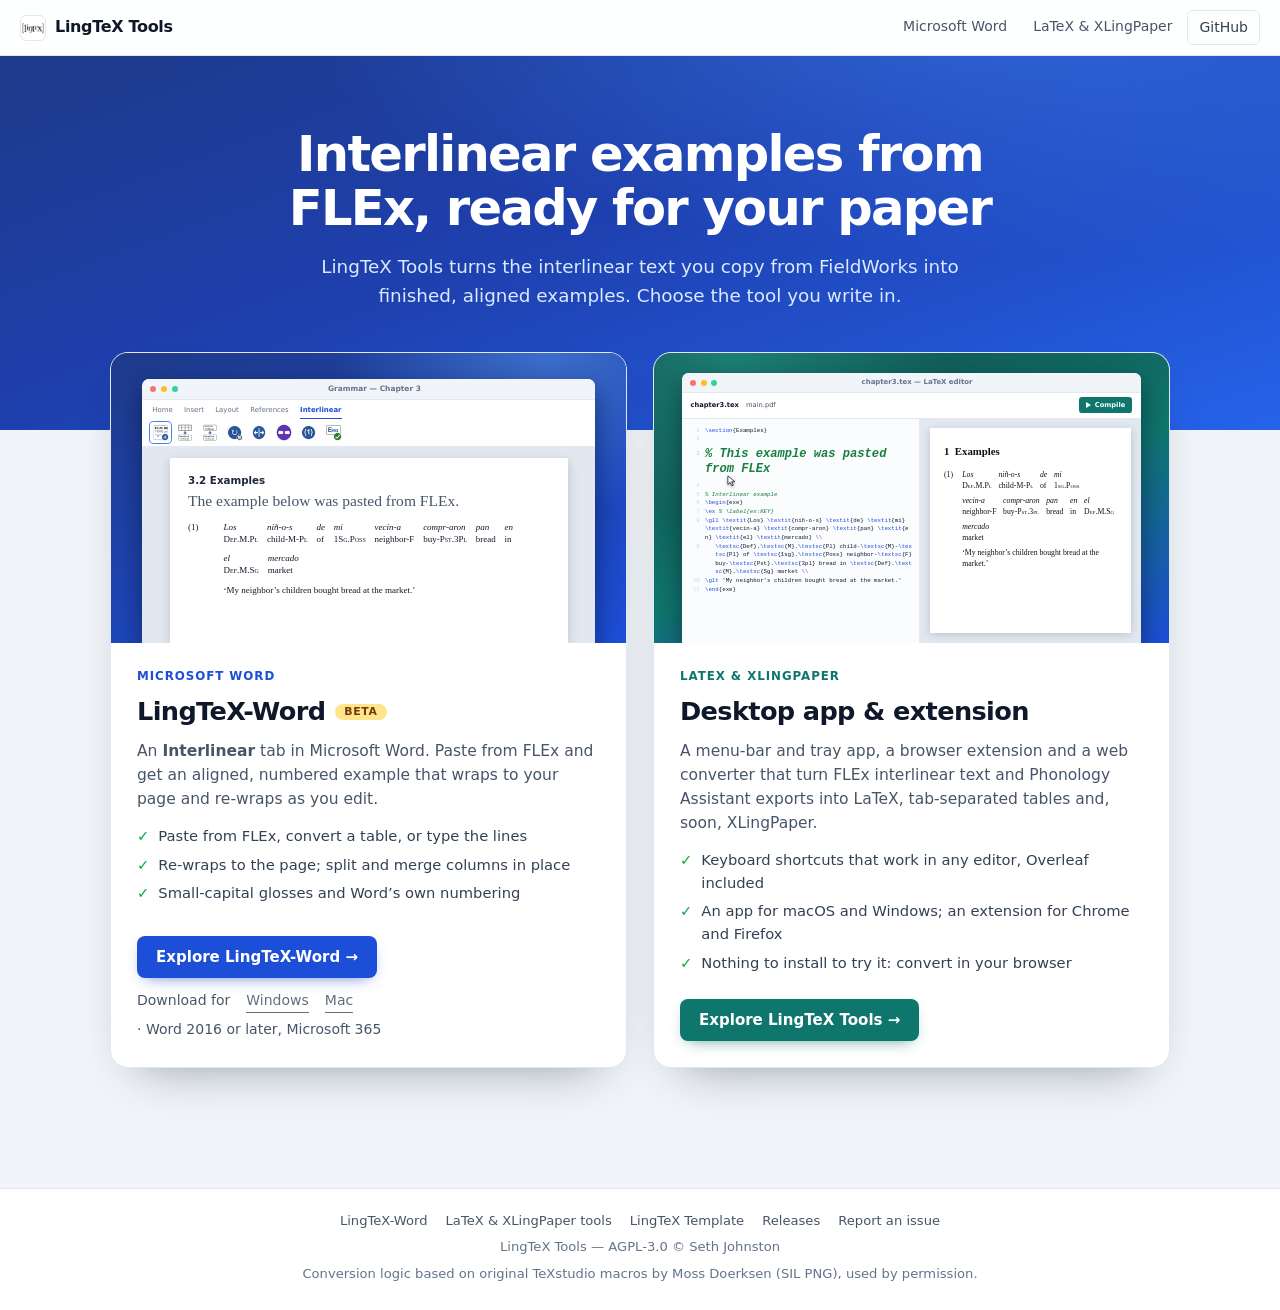
==== commit a6a6a4cf: "docs: the landing page's Word card says Microsoft Word Co-Authored-By: Claude Opus 5 <noreply@anthro" ====
--- a/docs/index.html
+++ b/docs/index.html
@@ -82,7 +82,7 @@
     <div class="choice-body">
       <div class="choice-kicker">Microsoft Word</div>
       <h2>LingTeX-Word <span class="tag">Beta</span></h2>
-      <p>An <strong>Interlinear</strong> tab in Word. Paste from FLEx and get an aligned, numbered example that wraps to your page and re-wraps as you edit.</p>
+      <p>An <strong>Interlinear</strong> tab in Microsoft Word. Paste from FLEx and get an aligned, numbered example that wraps to your page and re-wraps as you edit.</p>
       <ul class="checks">
         <li>Paste from FLEx, convert a table, or type the lines</li>
         <li>Re-wraps to the page; split and merge columns in place</li>
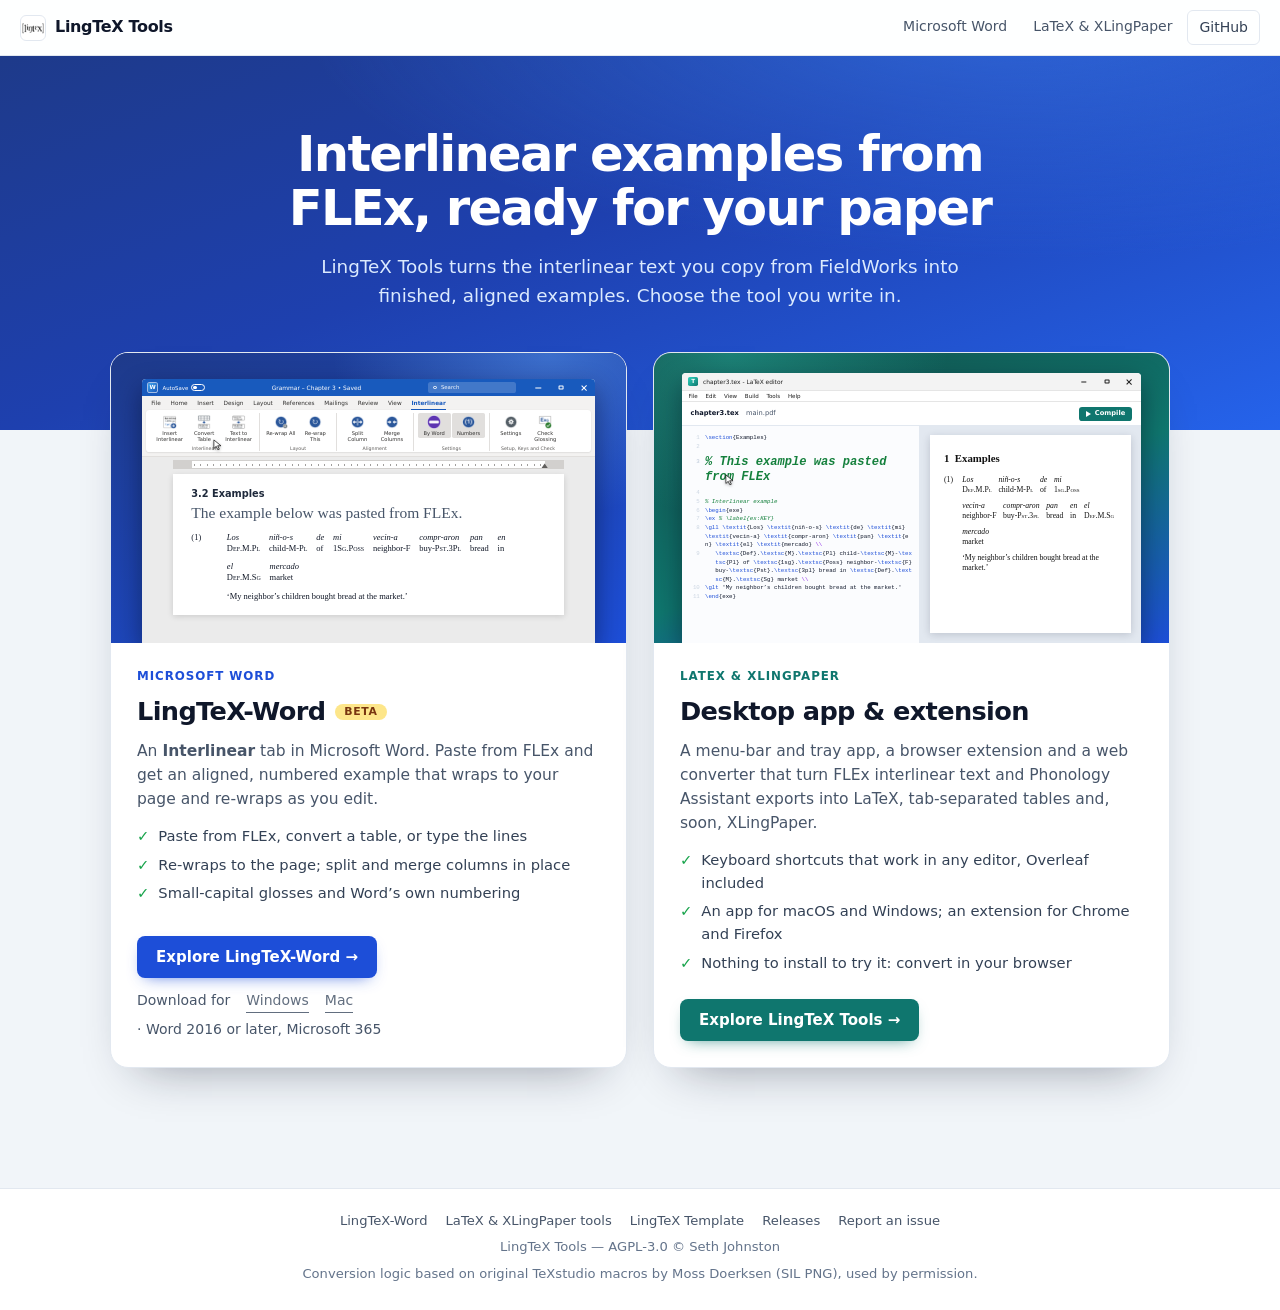
==== commit 45d98da6: "docs: both demos on Windows; the Word demo copies from FLEx first, and every click lands - win-mock." ====
--- a/docs/index.html
+++ b/docs/index.html
@@ -8,6 +8,7 @@
 <title>LingTeX Tools</title>
 <link rel="icon" type="image/png" href="assets/lingtex-icon-32.png">
 <meta name="media-manifest" content="word/media/available.json">
+<link rel="stylesheet" href="assets/win-mock.css">
 <link rel="stylesheet" href="assets/site.css">
 <link rel="stylesheet" href="assets/tex-demo.css">
 <script>
@@ -42,25 +43,24 @@
 
   <article class="choice word">
     <figure class="media-slot" data-video="word/media/word-loop.mp4" data-webm="word/media/word-loop.webm" data-poster="word/media/word-loop.jpg"
-            data-label="LingTeX-Word in use: an example pasted from FLEx, re-wrapped, split and numbered">
+            data-label="LingTeX-Word in use: an interlinear example copied in FLEx, inserted into Word with Insert Interlinear, and re-wrapped when the margin moves">
       <div class="placeholder mock" aria-hidden="true">
+        <div class="mock-flex">
+          <div class="wm-titlebar"><span class="wm-icon wm-icon-flex">F</span><span class="wm-title">Sample - FieldWorks Language Explorer</span><span class="wm-controls"><i class="min"></i><i class="max"></i><i class="close"></i></span></div><div class="wm-menubar"><span>File</span><span>Send/Receive</span><span>Edit</span><span>View</span><span>Data</span><span>Insert</span><span>Format</span><span>Tools</span><span>Parser</span><span>Window</span><span>Help</span></div><div class="wm-flex-main"><div class="wm-sidebar"><div class="wm-side-head">Texts &amp; Words</div><div class="wm-side-list"><span class="on">Interlinear Texts</span><span>Concordance</span><span>Complex Concordance</span><span>Word List Concordance</span><span>Analyses</span><span>Bulk Edit Wordforms</span><span>Statistics</span></div><div class="wm-areas"><span>Lexicon</span><span class="on">Texts &amp; Words</span><span>Grammar</span><span>Notebook</span><span>Lists</span></div></div><div class="wm-flex-pane"><div class="wm-pane-head"><b>Interlinear Texts</b><span>At the market</span></div><div class="wm-flex-tabs"><span>Info</span><span>Baseline</span><span>Gloss</span><span>Analyze</span><span>Tagging</span><b>Print View</b></div>
+          <div class="mock-flex-body"><div class="mock-text"><div class="mock-seg">1</div><div class="mock-lines"><div class="mock-sel"></div>
+            <div class="mock-bundles"><div class="mock-row"><div class="mock-bundle"><div class="mock-wd">Los</div><div class="mock-morphs"><div class="mock-m"><span>Los</span><span>DEF.M.PL</span></div></div></div><div class="mock-bundle"><div class="mock-wd">niños</div><div class="mock-morphs"><div class="mock-m"><span>niñ</span><span>child</span></div><div class="mock-m"><span>-o</span><span>M</span></div><div class="mock-m"><span>-s</span><span>PL</span></div></div></div><div class="mock-bundle"><div class="mock-wd">de</div><div class="mock-morphs"><div class="mock-m"><span>de</span><span>of</span></div></div></div><div class="mock-bundle"><div class="mock-wd">mi</div><div class="mock-morphs"><div class="mock-m"><span>mi</span><span>1SG.POSS</span></div></div></div><div class="mock-bundle"><div class="mock-wd">vecina</div><div class="mock-morphs"><div class="mock-m"><span>vecin</span><span>neighbor</span></div><div class="mock-m"><span>-a</span><span>F</span></div></div></div></div><div class="mock-row"><div class="mock-bundle"><div class="mock-wd">compraron</div><div class="mock-morphs"><div class="mock-m"><span>compr</span><span>buy</span></div><div class="mock-m"><span>-aron</span><span>PST.3PL</span></div></div></div><div class="mock-bundle"><div class="mock-wd">pan</div><div class="mock-morphs"><div class="mock-m"><span>pan</span><span>bread</span></div></div></div><div class="mock-bundle"><div class="mock-wd">en</div><div class="mock-morphs"><div class="mock-m"><span>en</span><span>in</span></div></div></div><div class="mock-bundle"><div class="mock-wd">el</div><div class="mock-morphs"><div class="mock-m"><span>el</span><span>DEF.M.SG</span></div></div></div><div class="mock-bundle"><div class="mock-wd">mercado</div><div class="mock-morphs"><div class="mock-m"><span>mercado</span><span>market</span></div></div></div></div></div>
+            <div class="mock-free"><b>Free</b>My neighbor’s children bought bread at the market.</div>
+          </div></div></div>
+          </div></div><div class="wm-ctx mock-menu"><div class="dim">Cut<kbd>Ctrl+X</kbd></div><div class="copy">Copy<kbd>Ctrl+C</kbd></div><div class="dim">Paste<kbd>Ctrl+V</kbd></div><hr><div>Select All<kbd>Ctrl+A</kbd></div></div>
+        </div>
         <div class="mock-win">
-          <div class="mock-bar"><i></i><i></i><i></i><span>Grammar — Chapter 3</span></div>
-          <div class="mock-tabs"><span>Home</span><span>Insert</span><span>Layout</span><span>References</span><b>Interlinear</b></div>
-          <div class="mock-ribbon">
-            <img class="on" src="assets/word-icons/igtInsert.png" alt="">
-            <img src="assets/word-icons/igtConvert.png" alt="">
-            <img src="assets/word-icons/igtFromText.png" alt="">
-            <img src="assets/word-icons/igtRewrapAll.png" alt="">
-            <img src="assets/word-icons/igtSplit.png" alt="">
-            <img src="assets/word-icons/igtByMorpheme.png" alt="">
-            <img src="assets/word-icons/igtNumbers.png" alt="">
-            <img src="assets/word-icons/igtCheck.png" alt="">
-          </div>
-          <div class="mock-page"><div class="mock-sheet">
+          <div class="wm-titlebar wm-word"><span class="wm-icon wm-icon-word">W</span><span class="wm-autosave">AutoSave <b></b></span><span class="wm-title">Grammar – Chapter 3 • Saved</span><span class="wm-search">Search</span><span class="wm-controls"><i class="min"></i><i class="max"></i><i class="close"></i></span></div>
+          <div class="wm-word-tabs"><span>File</span><span>Home</span><span>Insert</span><span>Design</span><span>Layout</span><span>References</span><span>Mailings</span><span>Review</span><span>View</span><b>Interlinear</b></div>
+          <div class="wm-ribbon-bg"><div class="wm-ribbon"><div class="wm-group"><div class="wm-btns"><span class="wm-btn mock-insert-btn"><img src="assets/word-icons/igtInsert.png" alt="">Insert Interlinear<span class="mock-tip"><b>Insert Interlinear</b>Draws the interlinear text you copied in FLEx as an example.</span></span><span class="wm-btn"><img src="assets/word-icons/igtConvert.png" alt="">Convert Table</span><span class="wm-btn"><img src="assets/word-icons/igtFromText.png" alt="">Text to Interlinear</span></div><div class="wm-group-label">Interlinear</div></div><div class="wm-group"><div class="wm-btns"><span class="wm-btn"><img src="assets/word-icons/igtRewrapAll.png" alt="">Re-wrap All</span><span class="wm-btn"><img src="assets/word-icons/igtRewrapThis.png" alt="">Re-wrap This</span></div><div class="wm-group-label">Layout</div></div><div class="wm-group"><div class="wm-btns"><span class="wm-btn"><img src="assets/word-icons/igtSplit.png" alt="">Split Column</span><span class="wm-btn"><img src="assets/word-icons/igtMerge.png" alt="">Merge Columns</span></div><div class="wm-group-label">Alignment</div></div><div class="wm-group"><div class="wm-btns"><span class="wm-btn on"><img src="assets/word-icons/igtByWord.png" alt="">By Word</span><span class="wm-btn on"><img src="assets/word-icons/igtNumbers.png" alt="">Numbers</span></div><div class="wm-group-label">Settings</div></div><div class="wm-group"><div class="wm-btns"><span class="wm-btn"><img src="assets/word-icons/igtSettings.png" alt="">Settings</span><span class="wm-btn"><img src="assets/word-icons/igtCheck.png" alt="">Check Glossing</span></div><div class="wm-group-label">Setup, Keys and Check</div></div></div></div>
+          <div class="mock-page"><div class="mock-ruler"><i></i></div><div class="mock-sheet">
             <h4>3.2 Examples</h4>
             <p class="prose">The example below was pasted from FLEx.</p>
-            <div class="igt"><span class="igt-num">(1)</span><div class="igt-body">
+            <div class="mock-caret"></div><div class="igt"><span class="igt-num">(1)</span><div class="igt-body">
               <div class="igt-cols">
                 <span class="w"><i>Los</i><span><span class="sc">Def.M.Pl</span></span></span>
                 <span class="w"><i>niñ-o-s</i><span>child-<span class="sc">M</span>-<span class="sc">Pl</span></span></span>
@@ -77,6 +77,7 @@
             </div></div>
           </div></div>
         </div>
+        <div class="mock-cursor"><svg viewBox="0 0 24 24" aria-hidden="true"><path d="M4 2 L4 20 L9 15.5 L12.5 23 L15.5 21.6 L12 14.3 L19 14.3 Z" fill="#fff" stroke="#000" stroke-width="1.4" stroke-linejoin="round"/></svg></div>
       </div>
     </figure>
     <div class="choice-body">
@@ -103,16 +104,15 @@
   <article class="choice latex">
     <figure class="td-slot" role="img" aria-label="An interlinear example selected and copied in FLEx, pasted into a LaTeX editor with the LingTeX Tools shortcut as a gll example, then compiled and shown typeset">
       <div class="td-win td-flex" aria-hidden="true">
-        <div class="td-bar"><i></i><i></i><i></i><span>Sample project — FieldWorks Language Explorer</span></div>
-        <div class="td-tabs"><span>Baseline</span><span>Gloss</span><span>Analyze</span><span>Tagging</span><b>Print View</b></div>
+        <div class="wm-titlebar"><span class="wm-icon wm-icon-flex">F</span><span class="wm-title">Sample - FieldWorks Language Explorer</span><span class="wm-controls"><i class="min"></i><i class="max"></i><i class="close"></i></span></div><div class="wm-menubar"><span>File</span><span>Send/Receive</span><span>Edit</span><span>View</span><span>Data</span><span>Insert</span><span>Format</span><span>Tools</span><span>Parser</span><span>Window</span><span>Help</span></div><div class="wm-flex-main"><div class="wm-sidebar"><div class="wm-side-head">Texts &amp; Words</div><div class="wm-side-list"><span class="on">Interlinear Texts</span><span>Concordance</span><span>Complex Concordance</span><span>Word List Concordance</span><span>Analyses</span><span>Bulk Edit Wordforms</span><span>Statistics</span></div><div class="wm-areas"><span>Lexicon</span><span class="on">Texts &amp; Words</span><span>Grammar</span><span>Notebook</span><span>Lists</span></div></div><div class="wm-flex-pane"><div class="wm-pane-head"><b>Interlinear Texts</b><span>At the market</span></div><div class="wm-flex-tabs"><span>Info</span><span>Baseline</span><span>Gloss</span><span>Analyze</span><span>Tagging</span><b>Print View</b></div>
         <div class="td-flex-body"><div class="td-text"><div class="td-seg">1</div><div class="td-lines"><div class="td-sel"></div>
-          <div class="td-bundles"><div class="td-bundle"><div class="td-wd">Los</div><div class="td-morphs"><div class="td-m"><span>Los</span><span>DEF.M.PL</span></div></div></div><div class="td-bundle"><div class="td-wd">niños</div><div class="td-morphs"><div class="td-m"><span>niñ</span><span>child</span></div><div class="td-m"><span>-o</span><span>M</span></div><div class="td-m"><span>-s</span><span>PL</span></div></div></div><div class="td-bundle"><div class="td-wd">de</div><div class="td-morphs"><div class="td-m"><span>de</span><span>of</span></div></div></div><div class="td-bundle"><div class="td-wd">mi</div><div class="td-morphs"><div class="td-m"><span>mi</span><span>1SG.POSS</span></div></div></div><div class="td-bundle"><div class="td-wd">vecina</div><div class="td-morphs"><div class="td-m"><span>vecin</span><span>neighbor</span></div><div class="td-m"><span>-a</span><span>F</span></div></div></div><div class="td-bundle"><div class="td-wd">compraron</div><div class="td-morphs"><div class="td-m"><span>compr</span><span>buy</span></div><div class="td-m"><span>-aron</span><span>PST.3PL</span></div></div></div><div class="td-bundle"><div class="td-wd">pan</div><div class="td-morphs"><div class="td-m"><span>pan</span><span>bread</span></div></div></div><div class="td-bundle"><div class="td-wd">en</div><div class="td-morphs"><div class="td-m"><span>en</span><span>in</span></div></div></div><div class="td-bundle"><div class="td-wd">el</div><div class="td-morphs"><div class="td-m"><span>el</span><span>DEF.M.SG</span></div></div></div><div class="td-bundle"><div class="td-wd">mercado</div><div class="td-morphs"><div class="td-m"><span>mercado</span><span>market</span></div></div></div></div>
+          <div class="td-bundles"><div class="td-row"><div class="td-bundle"><div class="td-wd">Los</div><div class="td-morphs"><div class="td-m"><span>Los</span><span>DEF.M.PL</span></div></div></div><div class="td-bundle"><div class="td-wd">niños</div><div class="td-morphs"><div class="td-m"><span>niñ</span><span>child</span></div><div class="td-m"><span>-o</span><span>M</span></div><div class="td-m"><span>-s</span><span>PL</span></div></div></div><div class="td-bundle"><div class="td-wd">de</div><div class="td-morphs"><div class="td-m"><span>de</span><span>of</span></div></div></div><div class="td-bundle"><div class="td-wd">mi</div><div class="td-morphs"><div class="td-m"><span>mi</span><span>1SG.POSS</span></div></div></div><div class="td-bundle"><div class="td-wd">vecina</div><div class="td-morphs"><div class="td-m"><span>vecin</span><span>neighbor</span></div><div class="td-m"><span>-a</span><span>F</span></div></div></div></div><div class="td-row"><div class="td-bundle"><div class="td-wd">compraron</div><div class="td-morphs"><div class="td-m"><span>compr</span><span>buy</span></div><div class="td-m"><span>-aron</span><span>PST.3PL</span></div></div></div><div class="td-bundle"><div class="td-wd">pan</div><div class="td-morphs"><div class="td-m"><span>pan</span><span>bread</span></div></div></div><div class="td-bundle"><div class="td-wd">en</div><div class="td-morphs"><div class="td-m"><span>en</span><span>in</span></div></div></div><div class="td-bundle"><div class="td-wd">el</div><div class="td-morphs"><div class="td-m"><span>el</span><span>DEF.M.SG</span></div></div></div><div class="td-bundle"><div class="td-wd">mercado</div><div class="td-morphs"><div class="td-m"><span>mercado</span><span>market</span></div></div></div></div></div>
           <div class="td-free"><b>Free</b>My neighbor’s children bought bread at the market.</div>
         </div></div></div>
-        <div class="td-menu"><div class="td-dim">Cut</div><div class="td-copy">Copy</div><div class="td-dim">Paste</div><hr><div>Select All</div></div>
+        </div></div><div class="wm-ctx td-menu"><div class="dim">Cut<kbd>Ctrl+X</kbd></div><div class="td-copy">Copy<kbd>Ctrl+C</kbd></div><div class="dim">Paste<kbd>Ctrl+V</kbd></div><hr><div>Select All<kbd>Ctrl+A</kbd></div></div>
       </div>
       <div class="td-win td-editor" aria-hidden="true">
-        <div class="td-bar"><i></i><i></i><i></i><span>chapter3.tex — LaTeX editor</span></div>
+        <div class="wm-titlebar"><span class="wm-icon wm-icon-tex">T</span><span class="wm-title">chapter3.tex - LaTeX editor</span><span class="wm-controls"><i class="min"></i><i class="max"></i><i class="close"></i></span></div><div class="wm-menubar"><span>File</span><span>Edit</span><span>View</span><span>Build</span><span>Tools</span><span>Help</span></div>
         <div class="td-tool"><span class="td-file">chapter3.tex</span><span>main.pdf</span><span class="td-compile">Compile</span></div>
         <div class="td-panes">
           <div class="td-code"><div class="td-l"><span class="c">\section</span>{Examples}</div><div class="td-l"> </div><div class="td-l td-big"><span class="cm">% This example was pasted from FLEx</span></div><div class="td-l td-caret-line"><span class="td-caret"></span></div><div class="td-paste"><div class="td-l"><span class="cm">% Interlinear example</span></div><div class="td-l"><span class="c">\begin</span>{exe}</div><div class="td-l"><span class="c">\ex</span> <span class="cm">% \label{ex:KEY}</span></div><div class="td-l"><span class="c">\gll</span> <span class="c">\textit</span>{Los} <span class="c">\textit</span>{niñ-o-s} <span class="c">\textit</span>{de} <span class="c">\textit</span>{mi} <span class="c">\textit</span>{vecin-a} <span class="c">\textit</span>{compr-aron} <span class="c">\textit</span>{pan} <span class="c">\textit</span>{en} <span class="c">\textit</span>{el} <span class="c">\textit</span>{mercado} <span class="k">\\</span></div><div class="td-l td-in"><span class="c">\textsc</span>{Def}.<span class="c">\textsc</span>{M}.<span class="c">\textsc</span>{Pl} child-<span class="c">\textsc</span>{M}-<span class="c">\textsc</span>{Pl} of <span class="c">\textsc</span>{1sg}.<span class="c">\textsc</span>{Poss} neighbor-<span class="c">\textsc</span>{F} buy-<span class="c">\textsc</span>{Pst}.<span class="c">\textsc</span>{3pl} bread in <span class="c">\textsc</span>{Def}.<span class="c">\textsc</span>{M}.<span class="c">\textsc</span>{Sg} market <span class="k">\\</span></div><div class="td-l"><span class="c">\glt</span> 'My neighbor’s children bought bread at the market.'</div><div class="td-l"><span class="c">\end</span>{exe}</div></div></div>
@@ -122,8 +122,8 @@
           </div></div></div>
         </div>
       </div>
-      <div class="td-keys" aria-hidden="true"><kbd>⌘</kbd><kbd>⇧</kbd><kbd>V</kbd><span>LingTeX smart paste</span></div>
-      <div class="td-cursor" aria-hidden="true"><svg viewBox="0 0 24 24" aria-hidden="true"><path d="M4 2 L4 20 L9 15.5 L12.5 23 L15.5 21.6 L12 14.3 L19 14.3 Z" fill="#fff" stroke="#0f172a" stroke-width="1.6" stroke-linejoin="round"/></svg></div>
+      <div class="td-keys" aria-hidden="true"><kbd>Ctrl</kbd><kbd>Shift</kbd><kbd>V</kbd><span>LingTeX smart paste</span></div>
+      <div class="td-cursor" aria-hidden="true"><svg viewBox="0 0 24 24" aria-hidden="true"><path d="M4 2 L4 20 L9 15.5 L12.5 23 L15.5 21.6 L12 14.3 L19 14.3 Z" fill="#fff" stroke="#000" stroke-width="1.4" stroke-linejoin="round"/></svg></div>
     </figure>
     <div class="choice-body">
       <div class="choice-kicker">LaTeX &amp; XLingPaper</div>
--- a/docs/assets/win-mock.css
+++ b/docs/assets/win-mock.css
@@ -0,0 +1,67 @@
+/* LingTeX Tools site: Windows window chrome and a FLEx interface for the
+   animated demos, shared by the Word demo (site.css, .mock) and the LaTeX demo
+   (tex-demo.css, .td-slot). Every class starts wm-. Sizes are in cqw, so it
+   scales with whichever slot it sits in. The app icons are plain letter tiles
+   drawn here, not Microsoft's or SIL's own logos. */
+
+.wm-titlebar { display: flex; align-items: center; gap: 1cqw; height: 3.4cqw; flex-shrink: 0; padding-left: 1.2cqw; background: #f3f3f3; color: #1f1f1f; border-bottom: 1px solid #e5e5e5; font: 1.15cqw 'Segoe UI Variable Text', 'Segoe UI', system-ui, -apple-system, sans-serif; white-space: nowrap; }
+.wm-title { min-width: 0; overflow: hidden; text-overflow: ellipsis; }
+.wm-controls { display: flex; align-self: stretch; margin-left: auto; }
+.wm-controls i { position: relative; width: 4.4cqw; }
+.wm-controls i::before, .wm-controls i::after { content: ''; position: absolute; left: 50%; top: 50%; transform: translate(-50%, -50%); }
+.wm-controls .min::before { width: 1.05cqw; border-top: 1px solid currentColor; }
+.wm-controls .max::before { width: .95cqw; height: .95cqw; border: 1px solid currentColor; border-radius: .15cqw; }
+.wm-controls .close::before, .wm-controls .close::after { width: 1.3cqw; border-top: 1px solid currentColor; transform: translate(-50%, -50%) rotate(45deg); }
+.wm-controls .close::after { transform: translate(-50%, -50%) rotate(-45deg); }
+
+.wm-icon { flex-shrink: 0; display: grid; place-items: center; width: 1.8cqw; height: 1.8cqw; border-radius: .35cqw; color: #fff; font: 700 1.1cqw/1 'Segoe UI', system-ui, sans-serif; }
+.wm-icon-word { background: linear-gradient(135deg, #41a5ee, #2b7cd3 50%, #185abd); box-shadow: 0 0 0 1px rgba(255,255,255,.6); }
+.wm-icon-flex { background: linear-gradient(135deg, #7c9cd6, #2f5aa8); }
+.wm-icon-tex { background: linear-gradient(135deg, #2dd4bf, #0f766e); }
+
+/* Word: the blue title bar, the tabs, and a ribbon of labelled groups */
+.wm-word { background: #185abd; color: #fff; border-bottom: 0; }
+.wm-autosave { display: inline-flex; align-items: center; gap: .6cqw; font-size: 1.05cqw; }
+.wm-autosave b { position: relative; width: 2.6cqw; height: 1.35cqw; border: 1px solid currentColor; border-radius: 1cqw; }
+.wm-autosave b::after { content: ''; position: absolute; left: .2cqw; top: 50%; width: .75cqw; height: .75cqw; border-radius: 50%; background: currentColor; transform: translateY(-50%); }
+.wm-word .wm-title { flex: 1; text-align: center; }
+.wm-search { display: inline-flex; align-items: center; gap: .7cqw; width: 17cqw; height: 2.2cqw; padding: 0 1cqw; border-radius: .5cqw; background: rgba(255,255,255,.18); color: rgba(255,255,255,.92); font-size: 1.05cqw; }
+.wm-search::before { content: ''; width: .75cqw; height: .75cqw; border: 1.5px solid currentColor; border-radius: 50%; }
+.wm-word .wm-controls { margin-left: 1.2cqw; }
+.wm-word-tabs { display: flex; gap: 1.9cqw; flex-shrink: 0; padding: .8cqw 1.8cqw 0; background: #f3f2f1; color: #323130; font: 1.12cqw 'Segoe UI', system-ui, sans-serif; white-space: nowrap; overflow: hidden; }
+.wm-word-tabs span, .wm-word-tabs b { padding-bottom: .5cqw; }
+.wm-word-tabs b { color: #185abd; font-weight: 600; border-bottom: .25cqw solid #185abd; }
+.wm-ribbon-bg { flex-shrink: 0; padding: .1cqw .8cqw .7cqw; background: #f3f2f1; border-bottom: 1px solid #e1dfdd; }
+.wm-ribbon { display: flex; padding: .5cqw .6cqw .3cqw; background: #fff; border-radius: .6cqw; box-shadow: 0 .1cqw .3cqw rgba(0,0,0,.13); }
+.wm-group { display: flex; flex-direction: column; align-items: center; padding: 0 .8cqw; border-right: 1px solid #e1dfdd; }
+.wm-group:last-child { border-right: 0; }
+.wm-btns { display: flex; flex: 1; align-items: flex-start; gap: .3cqw; }
+.wm-btn { position: relative; display: flex; flex-direction: column; align-items: center; gap: .3cqw; width: 6.4cqw; padding: .35cqw .2cqw; border-radius: .35cqw; color: #323130; font: 1cqw/1.15 'Segoe UI', system-ui, sans-serif; text-align: center; }
+.wm-btn img { width: 2.8cqw; height: 2.8cqw; }
+.wm-btn.on { background: #e1dfdd; }
+.wm-group-label { margin-top: .25cqw; color: #605e5c; font: .92cqw 'Segoe UI', system-ui, sans-serif; white-space: nowrap; }
+
+/* FLEx: menu bar, the Texts & Words sidebar, and a text's tabs */
+.wm-menubar { display: flex; gap: 1.5cqw; flex-shrink: 0; padding: .45cqw 1.2cqw; background: #fff; border-bottom: 1px solid #e5e5e5; color: #1f1f1f; font: 1.08cqw 'Segoe UI', system-ui, sans-serif; white-space: nowrap; overflow: hidden; }
+.wm-flex-main { flex: 1; display: flex; min-height: 0; }
+.wm-sidebar { display: flex; flex-direction: column; flex-shrink: 0; width: 14.5cqw; background: #f4f6f9; border-right: 1px solid #d5dae2; color: #1f2937; font: 1.02cqw 'Segoe UI', system-ui, sans-serif; white-space: nowrap; }
+.wm-side-head { padding: .55cqw 1cqw; background: linear-gradient(#e9eef6, #d9e2ef); border-bottom: 1px solid #c9d2df; font-weight: 600; }
+.wm-side-list { flex: 1; display: flex; flex-direction: column; padding: .4cqw 0; overflow: hidden; }
+.wm-side-list span { padding: .38cqw 1cqw; overflow: hidden; text-overflow: ellipsis; }
+.wm-side-list .on { background: #cce4f7; box-shadow: inset .25cqw 0 #0078d4; }
+.wm-areas { display: flex; flex-direction: column; border-top: 1px solid #c9d2df; }
+.wm-areas span { padding: .42cqw 1cqw; border-bottom: 1px solid #e2e7ee; color: #374151; font-weight: 600; }
+.wm-areas .on { background: #d9e2ef; color: #123f7a; }
+.wm-flex-pane { flex: 1; display: flex; flex-direction: column; min-width: 0; background: #fff; }
+.wm-pane-head { display: flex; align-items: baseline; gap: 1.2cqw; flex-shrink: 0; padding: .45cqw 1.4cqw; background: linear-gradient(#f1f4f9, #e3e9f2); border-bottom: 1px solid #d0d7e2; color: #4b5563; font: 1.1cqw 'Segoe UI', system-ui, sans-serif; }
+.wm-pane-head b { color: #111827; font-weight: 600; }
+.wm-flex-tabs { display: flex; gap: .2cqw; flex-shrink: 0; padding: .6cqw 1.2cqw 0; border-bottom: 1px solid #d0d7e2; color: #374151; font: 1.05cqw 'Segoe UI', system-ui, sans-serif; }
+.wm-flex-tabs span, .wm-flex-tabs b { padding: .35cqw .9cqw; border: 1px solid transparent; border-bottom: 0; border-radius: .3cqw .3cqw 0 0; }
+.wm-flex-tabs b { margin-bottom: -1px; background: #fff; border-color: #d0d7e2; color: #111827; font-weight: 400; }
+
+/* A Windows context menu; each demo places it and animates it */
+.wm-ctx { position: absolute; z-index: 3; width: 19cqw; padding: .35cqw 0; opacity: 0; background: #f9f9f9; border: 1px solid #ccc; box-shadow: .25cqw .25cqw .7cqw rgba(0,0,0,.28); color: #1f1f1f; font: 1.12cqw 'Segoe UI', system-ui, sans-serif; }
+.wm-ctx div { display: flex; justify-content: space-between; margin: 0 .3cqw; padding: .4cqw 1.2cqw .4cqw 2.6cqw; border: 1px solid transparent; }
+.wm-ctx kbd { color: #6b6b6b; font: inherit; }
+.wm-ctx .dim, .wm-ctx .dim kbd { color: #a8a8a8; }
+.wm-ctx hr { margin: .3cqw .3cqw .3cqw 2.6cqw; border: 0; border-top: 1px solid #d9d9d9; }
--- a/docs/assets/site.css
+++ b/docs/assets/site.css
@@ -236,67 +236,122 @@
   position: absolute; inset: 0; width: 100%; height: 100%; object-fit: cover; display: block; background: #fff;
 }
 .media-slot.has-media .placeholder { display: none; }
-.media-badge {
-  position: absolute; right: 12px; bottom: 12px; z-index: 3;
-  font: 650 0.72rem var(--font); color: #fff;
-  background: rgba(15,23,42,0.7); padding: 4px 10px; border-radius: 999px;
-  display: inline-flex; align-items: center; gap: 6px;
-}
-.media-badge::before { content: ''; width: 0; height: 0; border-left: 7px solid #fff; border-top: 4.5px solid transparent; border-bottom: 4.5px solid transparent; }
-.media-slot.still .media-badge::before { display: none; }
-.media-hint {
-  display: none;
-  position: absolute; left: 10px; top: 10px; right: 10px; z-index: 4;
-  font: 500 0.72rem/1.4 var(--mono); color: #fde68a;
-  background: rgba(15,23,42,0.86); border: 1px dashed #fde68a; border-radius: 6px; padding: 6px 8px;
-}
-.show-media-hints .media-hint { display: block; }
-.media-slot.has-media .media-hint { display: none; }
-
-/* The mock: a Word-like window whose page narrows and widens, so the example
-   re-wraps the way LingTeX-Word re-wraps it. Pure CSS; still for reduced motion. */
-.mock { position: absolute; inset: 0; padding: 5% 6% 0; display: flex; background:
+
+/* The mock: one 16-second loop in pure CSS, dressed as Windows. An example is
+   selected and copied in a FLEx window; Word slides in and Insert Interlinear
+   draws it; then the ruler's right margin is dragged in and back out, and the
+   example re-wraps to fit. The window chrome and the FLEx interface come from
+   win-mock.css, shared with the LaTeX demo. Every keyframe below shares that one
+   timeline, and the cursor's stops were measured from the rendered layout, so
+   clicks land on what they click. Reduced motion shows the finished page. */
+.mock, .mock * { box-sizing: border-box; }
+.mock { position: absolute; inset: 0; padding: 5% 6% 0; display: flex; line-height: 1.3; background:
   radial-gradient(60% 80% at 85% 0%, rgba(96,165,250,.45), transparent 70%),
   linear-gradient(160deg, var(--blue-900), var(--blue-700)); }
-.mock-win { flex: 1; background: #fff; border-radius: 1.4cqw 1.4cqw 0 0; box-shadow: 0 2cqw 5cqw rgba(2,6,23,.45); display: flex; flex-direction: column; overflow: hidden; }
-.mock-bar { height: 4.2cqw; display: flex; align-items: center; gap: 0.9cqw; padding: 0 1.6cqw; background: var(--slate-100); border-bottom: 1px solid var(--slate-200); flex-shrink: 0; }
-.mock-bar i { width: 1.2cqw; height: 1.2cqw; border-radius: 50%; background: #f87171; }
-.mock-bar i:nth-child(2) { background: #fbbf24; }
-.mock-bar i:nth-child(3) { background: #34d399; }
-.mock-bar span { margin: 0 auto; font-size: 1.45cqw; color: var(--slate-500); font-weight: 600; transform: translateX(-2cqw); }
-.mock-tabs { display: flex; gap: 2.2cqw; padding: 0.9cqw 2cqw 0; font-size: 1.35cqw; color: var(--slate-500); flex-shrink: 0; }
-.mock-tabs b { color: var(--blue-700); border-bottom: 0.3cqw solid var(--blue-700); padding-bottom: 0.5cqw; }
-.mock-ribbon { display: flex; gap: 1.6cqw; align-items: center; padding: 1cqw 2cqw; border-bottom: 1px solid var(--slate-200); flex-shrink: 0; }
-.mock-ribbon img { width: 3.2cqw; height: 3.2cqw; border-radius: 0.4cqw; }
-.mock-ribbon img.on { outline: 0.25cqw solid var(--blue-500); outline-offset: 0.4cqw; border-radius: 0.3cqw; animation: press 9s ease-in-out infinite; }
-.mock-page { flex: 1; background: var(--slate-200); display: flex; justify-content: center; padding: 2.2cqw 2cqw 0; overflow: hidden; }
-.mock-sheet {
-  background: #fff; width: 92%; padding: 3cqw 3.6cqw; box-shadow: 0 0.5cqw 2cqw rgba(15,23,42,.18);
-  font-family: var(--serif); font-size: 1.75cqw; color: #111827; line-height: 1.35;
-  animation: margins 9s ease-in-out infinite;
-}
-.mock-sheet h4 { font: 700 2cqw var(--font); margin-bottom: 1cqw; color: var(--slate-800); }
-.mock-sheet p.prose { margin-bottom: 1.8cqw; color: var(--slate-600); }
+.mock-win { flex: 1; min-width: 0; display: flex; flex-direction: column; overflow: hidden; background: #fff; border-radius: .8cqw .8cqw 0 0; box-shadow: 0 2cqw 5cqw rgba(2,6,23,.45); animation: mock-word-win 16s ease-in-out infinite; }
+.mock-insert-btn { animation: mock-btn 16s linear infinite; }
+.mock-tip { position: absolute; left: 0; top: calc(100% + .5cqw); z-index: 5; width: 21cqw; padding: .8cqw 1cqw; background: #fff; border: 1px solid #c8c6c4; box-shadow: 0 .4cqw 1.2cqw rgba(0,0,0,.18); color: #323130; font: 1.05cqw/1.35 'Segoe UI', system-ui, sans-serif; text-align: left; opacity: 0; animation: mock-tip 16s linear infinite; }
+.mock-tip b { display: block; margin-bottom: .3cqw; font-weight: 600; }
+.mock-page { position: relative; flex: 1; min-height: 0; display: flex; flex-direction: column; align-items: center; overflow: hidden; background: #ebebeb; }
+.mock-ruler { position: relative; flex-shrink: 0; width: 76cqw; height: 1.7cqw; margin: .7cqw 0 1cqw; border: 1px solid #d2d0ce; background: repeating-linear-gradient(90deg, #a19f9d 0 1px, transparent 1px 1.27cqw) 0 55% / 100% 32% no-repeat, #fff; }
+.mock-ruler::before, .mock-ruler::after { content: ''; position: absolute; top: 0; bottom: 0; background: #d2d0ce; }
+.mock-ruler::before { left: 0; width: 3.6cqw; }
+.mock-ruler::after { right: 0; width: 3.6cqw; animation: mock-margin 16s ease-in-out infinite; }
+.mock-ruler i { position: absolute; z-index: 1; right: 3.6cqw; bottom: 0; width: 1.2cqw; height: .9cqw; background: #605e5c; clip-path: polygon(50% 0, 100% 100%, 0 100%); transform: translateX(50%); animation: mock-handle 16s ease-in-out infinite; }
+.mock-sheet { flex-shrink: 0; width: 76cqw; padding: 2.6cqw 3.6cqw; background: #fff; box-shadow: 0 .3cqw 1.2cqw rgba(0,0,0,.14); color: #111827; font-family: var(--serif); font-size: 1.65cqw; line-height: 1.35; animation: mock-pad 16s ease-in-out infinite; }
+.mock-sheet h4 { margin: 0 0 .9cqw; color: var(--slate-800); font: 700 1.9cqw var(--font); }
+.mock-sheet p.prose { margin: 0 0 1.5cqw; color: var(--slate-600); }
+.mock-caret { position: relative; height: 0; }
+.mock-caret::after { content: ''; position: absolute; left: 0; top: 0; width: .2cqw; height: 2.1cqw; background: #111827; opacity: 0; animation: mock-caret 16s linear infinite; }
 .igt { display: flex; gap: 2.4cqw; }
+.mock .igt { border-radius: .4cqw; animation: mock-insert 16s ease-out infinite; }
 .igt-num { flex-shrink: 0; width: 4.5cqw; }
 .igt-body { flex: 1; min-width: 0; }
-.igt-cols { display: flex; flex-wrap: wrap; column-gap: 1.7cqw; row-gap: 1.3cqw; }
-.w { display: inline-flex; flex-direction: column; white-space: nowrap; transition: transform .4s; }
+.igt-cols { display: flex; flex-wrap: wrap; column-gap: 1.7cqw; row-gap: 1.2cqw; }
+.w { display: inline-flex; flex-direction: column; white-space: nowrap; }
 .w i { font-style: italic; }
 .sc { font-variant: small-caps; }
-.igt-free { margin-top: 1.4cqw; }
-@keyframes margins {
-  0%, 12%   { width: 92%; }
-  45%, 62%  { width: 60%; }
-  95%, 100% { width: 92%; }
-}
-@keyframes press {
-  0%, 38% { outline-color: transparent; }
-  42%, 56% { outline-color: var(--blue-500); }
-  60%, 100% { outline-color: transparent; }
+.igt-free { margin-top: 1.3cqw; }
+
+/* FLEx, over the Word window until the copy */
+.mock-flex { position: absolute; left: 6cqw; right: 6cqw; top: 5cqw; bottom: 0; z-index: 2; display: flex; flex-direction: column; overflow: hidden; background: #fff; border-radius: .8cqw .8cqw 0 0; box-shadow: 0 2cqw 5cqw rgba(2,6,23,.45); opacity: 0; animation: mock-flex-win 16s ease-in-out infinite; }
+.mock-flex-body { flex: 1; padding: 2.4cqw 2.6cqw; }
+.mock-text { display: flex; gap: 1.6cqw; color: #111827; font-family: var(--serif); font-size: 1.6cqw; }
+.mock-seg { flex-shrink: 0; padding-top: .2cqw; color: var(--slate-500); font: 1.2cqw var(--font); }
+.mock-lines { position: relative; flex: 1; min-width: 0; }
+.mock-sel { position: absolute; left: -.6cqw; top: -.6cqw; bottom: -.6cqw; width: 0; background: rgba(0,120,215,.25); animation: mock-sel 16s linear infinite; }
+/* Five bundles to a row, so the text breaks in the same places at every size
+   and the cursor's measured stops stay on target. */
+.mock-bundles { position: relative; display: flex; flex-direction: column; row-gap: 1.6cqw; }
+.mock-row { display: flex; column-gap: 2.2cqw; }
+.mock-bundle { display: flex; flex-direction: column; gap: .45cqw; }
+.mock-wd { font-weight: 600; }
+.mock-morphs { display: flex; gap: .9cqw; }
+.mock-m { display: flex; flex-direction: column; gap: .35cqw; }
+.mock-m span:last-child { color: #334155; font: 1.3cqw var(--font); }
+.mock-free { position: relative; margin-top: 2cqw; color: #334155; font: 1.4cqw var(--font); }
+.mock-free b { margin-right: 1cqw; color: var(--slate-500); font-weight: 600; }
+.mock-menu { left: 38.4%; top: 52%; animation: mock-menu 16s linear infinite; }
+.mock-long .mock-menu { left: 49%; top: 51.7%; }
+.mock-menu .copy { animation: mock-copy 16s linear infinite; }
+
+.mock-cursor { position: absolute; left: 20%; top: 30%; z-index: 6; width: 2.2cqw; pointer-events: none; filter: drop-shadow(0 .2cqw .3cqw rgba(0,0,0,.35)); animation: mock-cursor 16s ease-in-out infinite; }
+.mock-long .mock-cursor { animation-name: mock-cursor-long; }
+.mock-cursor svg { display: block; width: 100%; height: auto; margin: -.18cqw 0 0 -.37cqw; }
+.mock-cursor::after { content: ''; position: absolute; left: -1.6cqw; top: -1.6cqw; width: 3.2cqw; height: 3.2cqw; border-radius: 50%; background: rgba(0,120,215,.45); opacity: 0; animation: mock-click 16s linear infinite; }
+
+@keyframes mock-flex-win { 0%, 30% { opacity: 1; transform: none; } 35%, 94% { opacity: 0; transform: translateX(-6%); } 98%, 100% { opacity: 1; transform: none; } }
+@keyframes mock-word-win { 0%, 30% { opacity: 0; transform: translateX(6%); } 35%, 94% { opacity: 1; transform: none; } 98%, 100% { opacity: 0; transform: translateX(6%); } }
+@keyframes mock-sel    { 0%, 3% { width: 0; } 15%, 36% { width: calc(100% + 1.2cqw); } 37%, 100% { width: 0; } }
+@keyframes mock-menu   { 0%, 18.2% { opacity: 0; } 18.5%, 26.5% { opacity: 1; } 27%, 100% { opacity: 0; } }
+@keyframes mock-copy   { 0%, 21.5% { background: transparent; border-color: transparent; } 22%, 26.5% { background: #cce8ff; border-color: #99d1ff; } 27%, 100% { background: transparent; border-color: transparent; } }
+@keyframes mock-caret  { 0%, 35% { opacity: 0; } 35.5%, 37.5% { opacity: 1; } 38%, 39% { opacity: 0; } 39.5%, 41.5% { opacity: 1; } 42%, 100% { opacity: 0; } }
+@keyframes mock-btn    { 0%, 37.5% { background: transparent; } 38%, 40.7% { background: #e1dfdd; } 40.8%, 41.8% { background: #c8c6c4; } 42%, 46% { background: #e1dfdd; } 46.5%, 100% { background: transparent; } }
+@keyframes mock-tip    { 0%, 39% { opacity: 0; } 39.5%, 45.5% { opacity: 1; } 46%, 100% { opacity: 0; } }
+@keyframes mock-insert { 0%, 41.5% { opacity: 0; background: rgba(253,230,138,0); } 42% { opacity: 1; background: rgba(253,230,138,.9); } 52%, 100% { opacity: 1; background: rgba(253,230,138,0); } }
+@keyframes mock-pad    { 0%, 54% { padding-right: 3.6cqw; } 62%, 76% { padding-right: 27.6cqw; } 86%, 100% { padding-right: 3.6cqw; } }
+@keyframes mock-margin { 0%, 54% { width: 3.6cqw; } 62%, 76% { width: 27.6cqw; } 86%, 100% { width: 3.6cqw; } }
+@keyframes mock-handle { 0%, 54% { right: 3.6cqw; } 62%, 76% { right: 27.6cqw; } 86%, 100% { right: 3.6cqw; } }
+@keyframes mock-click {
+  0%, { opacity: 0; transform: scale(.3); } 18% { opacity: 1; transform: scale(.3); } 20% { opacity: 0; transform: scale(1.5); }
+  24.9% { opacity: 0; transform: scale(.3); } 25% { opacity: 1; transform: scale(.3); } 27% { opacity: 0; transform: scale(1.5); }
+  40.9% { opacity: 0; transform: scale(.3); } 41% { opacity: 1; transform: scale(.3); } 43% { opacity: 0; transform: scale(1.5); }
+  53.4% { opacity: 0; transform: scale(.3); } 53.5% { opacity: 1; transform: scale(.3); } 55.5% { opacity: 0; transform: scale(1.5); }
+  75.4% { opacity: 0; transform: scale(.3); } 75.5% { opacity: 1; transform: scale(.3); } 77.5% { opacity: 0; transform: scale(1.5); }
+  100% { opacity: 0; }
+}
+/* The cursor's stops are the pointer tip on its target, measured from the rendered
+   layout (fixed rows and an explicit line height keep them the same at every size
+   and on every page). If the mock's layout changes, measure them again. */
+@keyframes mock-cursor {
+  0%, 3%        { left: 25.3%; top: 33.5%; }
+  15%           { left: 91.4%; top: 65.1%; }
+  17.5%, 18.2%  { left: 39.8%; top: 56.2%; }
+  21.5%, 26.5%  { left: 46.6%; top: 63.8%; }
+  33%           { left: 30%; top: 40%; }
+  38%, 46%      { left: 11.5%; top: 24.5%; }
+  51%, 54%      { left: 84.2%; top: 39.4%; }
+  62%, 76%      { left: 60.2%; top: 39.4%; }
+  86%           { left: 84.2%; top: 39.4%; }
+  91%, 93%      { left: 74%; top: 70%; }
+  98%, 100%     { left: 25.3%; top: 33.5%; }
+}
+@keyframes mock-cursor-long {
+  0%, 3%        { left: 25.3%; top: 33.3%; }
+  15%           { left: 91.4%; top: 79.2%; }
+  17.5%, 18.2%  { left: 49.1%; top: 56%; }
+  21.5%, 26.5%  { left: 55.9%; top: 63.2%; }
+  33%           { left: 30%; top: 40%; }
+  38%, 46%      { left: 11.5%; top: 24.6%; }
+  51%, 54%      { left: 84.3%; top: 39.5%; }
+  62%, 76%      { left: 60.3%; top: 39.5%; }
+  86%           { left: 84.3%; top: 39.5%; }
+  91%, 93%      { left: 74%; top: 70%; }
+  98%, 100%     { left: 25.3%; top: 33.3%; }
 }
 @media (prefers-reduced-motion: reduce) {
-  .mock-sheet, .mock-ribbon img.on { animation: none; }
+  .mock *, .mock *::before, .mock *::after { animation: none !important; }
+  .mock-flex, .mock-cursor, .mock-tip, .mock-caret { display: none; }
 }
 
 /* A still's placeholder: calm art with the command's own ribbon icon. */
--- a/docs/assets/tex-demo.css
+++ b/docs/assets/tex-demo.css
@@ -1,6 +1,7 @@
 /* LingTeX Tools site: the LaTeX & XLingPaper demo.
-   Self-contained (every class starts td-) so it can sit on the landing page and
-   on latex/, whose own inline styles it must not disturb. A 14-second loop in
+   Every class starts td- so it can sit on the landing page and on latex/, whose
+   own inline styles it must not disturb. The Windows window chrome and the FLEx
+   interface come from win-mock.css, shared with the Word demo. A 14-second loop in
    pure CSS: an example is selected and copied in a FLEx print-view mock, pasted
    into a LaTeX editor mock with LingTeX Tools' smart-paste shortcut (the real
    core.js output for this example), compiled, and shown typeset. Visitors who
@@ -13,6 +14,9 @@
     radial-gradient(60% 80% at 15% 0%, rgba(45,212,191,.35), transparent 70%),
     linear-gradient(160deg, #134e4a, #0f766e 55%, #1d4ed8);
   font-family: system-ui, -apple-system, 'Segoe UI', Roboto, sans-serif;
+  /* Its own line height: inherited from the page, the landing page and latex/
+     set the FLEx text at different heights and the cursor's stops missed. */
+  line-height: 1.3;
 }
 /* width: 100% matters on latex/, whose body is a column flexbox: an item centred
    with auto margins shrinks to its content, and this content has no width. */
@@ -21,42 +25,30 @@
 
 .td-win {
   position: absolute; left: 5.5%; right: 5.5%; top: 7%; bottom: 0;
-  background: #fff; border-radius: 1.3cqw 1.3cqw 0 0; box-shadow: 0 2cqw 5cqw rgba(2,6,23,.45);
+  background: #fff; border-radius: .8cqw .8cqw 0 0; box-shadow: 0 2cqw 5cqw rgba(2,6,23,.45);
   display: flex; flex-direction: column; overflow: hidden;
 }
-.td-bar { height: 3.9cqw; flex-shrink: 0; display: flex; align-items: center; gap: .9cqw; padding: 0 1.5cqw; background: #f1f5f9; border-bottom: 1px solid #e2e8f0; }
-.td-bar i { width: 1.15cqw; height: 1.15cqw; border-radius: 50%; background: #f87171; }
-.td-bar i:nth-child(2) { background: #fbbf24; }
-.td-bar i:nth-child(3) { background: #34d399; }
-.td-bar span { margin: 0 auto; transform: translateX(-2cqw); font-size: 1.35cqw; font-weight: 600; color: #64748b; }
 
 /* FLEx: the Print View tab of a text */
 .td-flex { animation: td-flex-win 14s ease-in-out infinite; opacity: 0; }
-.td-tabs { display: flex; gap: 2.2cqw; padding: .9cqw 2cqw 0; font-size: 1.3cqw; color: #64748b; border-bottom: 1px solid #e2e8f0; flex-shrink: 0; }
-.td-tabs span, .td-tabs b { padding-bottom: .6cqw; }
-.td-tabs b { color: #0f172a; border-bottom: .3cqw solid #0f766e; }
-.td-flex-body { flex: 1; padding: 3cqw 3.5cqw; background: #fff; }
-.td-text { position: relative; display: flex; gap: 2cqw; font-family: 'Charis SIL', 'Doulos SIL', Cambria, Georgia, serif; font-size: 1.75cqw; color: #111827; }
+.td-flex-body { flex: 1; padding: 2.4cqw 2.6cqw; background: #fff; }
+.td-text { position: relative; display: flex; gap: 1.6cqw; font-family: 'Charis SIL', 'Doulos SIL', Cambria, Georgia, serif; font-size: 1.6cqw; color: #111827; }
 .td-seg { flex-shrink: 0; font-family: system-ui, sans-serif; font-size: 1.3cqw; color: #64748b; padding-top: .2cqw; }
 .td-lines { position: relative; flex: 1; }
-.td-sel { position: absolute; left: -.6cqw; top: -.6cqw; bottom: -.6cqw; width: 0; background: rgba(59,130,246,.26); border-radius: .4cqw; animation: td-sel 14s linear infinite; }
-.td-bundles { position: relative; display: flex; flex-wrap: wrap; column-gap: 2.4cqw; row-gap: 1.8cqw; }
+.td-sel { position: absolute; left: -.6cqw; top: -.6cqw; bottom: -.6cqw; width: 0; background: rgba(0,120,215,.25); animation: td-sel 14s linear infinite; }
+/* Five bundles to a row, so the text breaks in the same places at every size
+   and the cursor's measured stops stay on target. */
+.td-bundles { position: relative; display: flex; flex-direction: column; row-gap: 1.6cqw; }
+.td-row { display: flex; column-gap: 2.2cqw; }
 .td-bundle { display: flex; flex-direction: column; gap: .5cqw; }
 .td-wd { font-weight: 600; }
 .td-morphs { display: flex; gap: 1cqw; }
 .td-m { display: flex; flex-direction: column; gap: .4cqw; }
-.td-m span:last-child { color: #334155; font-family: system-ui, sans-serif; font-size: 1.45cqw; }
-.td-free { position: relative; margin-top: 2.2cqw; font-family: system-ui, sans-serif; font-size: 1.5cqw; color: #334155; }
+.td-m span:last-child { color: #334155; font-family: system-ui, sans-serif; font-size: 1.3cqw; }
+.td-free { position: relative; margin-top: 2cqw; font-family: system-ui, sans-serif; font-size: 1.4cqw; color: #334155; }
 .td-free b { color: #64748b; font-weight: 600; margin-right: 1cqw; }
-.td-menu {
-  position: absolute; left: 59%; top: 55%; width: 17cqw; opacity: 0;
-  background: #fff; border: 1px solid #cbd5e1; border-radius: .7cqw; box-shadow: 0 1.2cqw 3cqw rgba(15,23,42,.3);
-  padding: .5cqw 0; font-size: 1.45cqw; color: #0f172a; animation: td-menu 14s linear infinite; z-index: 3;
-}
-.td-menu div { padding: .55cqw 1.6cqw; }
+.td-menu { left: 38.5%; top: 51.6%; animation: td-menu 14s linear infinite; }
 .td-menu .td-copy { animation: td-copy 14s linear infinite; }
-.td-menu hr { border: 0; border-top: 1px solid #e2e8f0; margin: .4cqw 0; }
-.td-menu .td-dim { color: #94a3b8; }
 
 /* The LaTeX editor: source on the left, PDF on the right */
 .td-editor { animation: td-ed-win 14s ease-in-out infinite; }
@@ -83,11 +75,11 @@
 .td-caret { display: inline-block; width: .18cqw; height: 1.2em; vertical-align: text-bottom; background: #0f172a; opacity: 0; animation: td-caret 14s linear infinite; }
 .td-paste { border-radius: .4cqw; animation: td-paste 14s linear infinite; }
 .td-keys {
-  position: absolute; left: 15%; top: 49%; z-index: 4; display: inline-flex; align-items: center; gap: .6cqw;
+  position: absolute; left: 34.5%; top: 74%; z-index: 4; display: inline-flex; align-items: center; gap: .6cqw;
   padding: .8cqw 1.2cqw; background: #0f172a; color: #fff; border-radius: 1cqw; box-shadow: 0 1cqw 2.5cqw rgba(2,6,23,.4);
   font-size: 1.35cqw; font-weight: 600; opacity: 0; animation: td-keys 14s ease-out infinite;
 }
-.td-keys kbd { font: 700 1.7cqw system-ui, sans-serif; min-width: 3cqw; padding: .3cqw .7cqw; text-align: center; background: #fff; color: #0f172a; border-radius: .5cqw; box-shadow: 0 .3cqw 0 #94a3b8; }
+.td-keys kbd { font: 600 1.5cqw 'Segoe UI', system-ui, sans-serif; min-width: 3cqw; padding: .3cqw .7cqw; text-align: center; background: #fff; color: #0f172a; border-radius: .5cqw; box-shadow: 0 .3cqw 0 #94a3b8; }
 .td-keys span { margin-left: .6cqw; color: #99f6e4; }
 
 .td-pdf { position: relative; background: #e2e8f0; padding: 1.8cqw; display: flex; justify-content: center; overflow: hidden; }
@@ -104,33 +96,39 @@
 .td-tr { margin-top: 1cqw; }
 
 .td-cursor { position: absolute; left: 14%; top: 42%; width: 2.2cqw; z-index: 6; pointer-events: none; animation: td-cursor 14s ease-in-out infinite; filter: drop-shadow(0 .2cqw .3cqw rgba(0,0,0,.35)); }
-.td-cursor svg { display: block; width: 100%; height: auto; }
+.td-cursor svg { display: block; width: 100%; height: auto; margin: -.18cqw 0 0 -.37cqw; }
 .td-cursor::after { content: ''; position: absolute; left: -1.6cqw; top: -1.6cqw; width: 3.2cqw; height: 3.2cqw; border-radius: 50%; background: rgba(13,148,136,.55); opacity: 0; animation: td-click 14s linear infinite; }
 
 @keyframes td-flex-win { 0%, 36% { opacity: 1; transform: none; } 41%, 94% { opacity: 0; transform: translateX(-6%); } 98%, 100% { opacity: 1; transform: none; } }
 @keyframes td-ed-win   { 0%, 36% { opacity: 0; transform: translateX(6%); } 41%, 94% { opacity: 1; transform: none; } 98%, 100% { opacity: 0; transform: translateX(6%); } }
 @keyframes td-sel      { 0%, 5% { width: 0; } 19%, 94% { width: calc(100% + 1.2cqw); } 96%, 100% { width: 0; } }
 @keyframes td-menu     { 0%, 21.5% { opacity: 0; transform: scale(.96); } 22.5%, 30.5% { opacity: 1; transform: none; } 31.5%, 100% { opacity: 0; } }
-@keyframes td-copy     { 0%, 25.5% { background: transparent; color: inherit; } 26%, 31% { background: #2563eb; color: #fff; } 31.5%, 100% { background: transparent; color: inherit; } }
+@keyframes td-copy     { 0%, 25.5% { background: transparent; border-color: transparent; } 26%, 31% { background: #cce8ff; border-color: #99d1ff; } 31.5%, 100% { background: transparent; border-color: transparent; } }
 @keyframes td-caret    { 0%, 43% { opacity: 0; } 44%, 46% { opacity: 1; } 47%, 48% { opacity: 0; } 49%, 52.5% { opacity: 1; } 53%, 100% { opacity: 0; } }
 @keyframes td-keys     { 0%, 48.5% { opacity: 0; transform: translateY(1cqw) scale(.92); } 50%, 52.5% { opacity: 1; transform: none; } 54%, 100% { opacity: 0; transform: none; } }
 @keyframes td-paste    { 0%, 52.5% { opacity: 0; background: rgba(253,230,138,0); } 53% { opacity: 1; background: rgba(253,230,138,.95); } 63% { background: rgba(253,230,138,0); } 94% { opacity: 1; } 96%, 100% { opacity: 0; } }
 @keyframes td-compile  { 0%, 64% { transform: none; background: #0f766e; } 64.5%, 66.5% { transform: scale(.9); background: #115e59; } 67.5%, 100% { transform: none; background: #0f766e; } }
 @keyframes td-progress { 0%, 66% { opacity: 0; width: 0; } 66.5% { opacity: 1; width: 0; } 73% { opacity: 1; width: 100%; } 74%, 100% { opacity: 0; width: 100%; } }
 @keyframes td-render   { 0%, 73.5% { opacity: 0; transform: translateY(.8cqw); } 76.5%, 94% { opacity: 1; transform: none; } 96%, 100% { opacity: 0; } }
+/* The cursor's stops are the pointer tip on its target, measured from the rendered
+   layout (fixed rows and an explicit line height keep them the same at every size
+   and on every page). If the mock's layout changes, measure them again. */
 @keyframes td-cursor {
-  0%, 5%   { left: 12%; top: 33%; }
-  19%, 22% { left: 58%; top: 53%; }
-  26%, 30% { left: 62%; top: 60.5%; }
-  36%      { left: 40%; top: 55%; }
-  43%, 58% { left: 34%; top: 56%; }
-  64%, 67% { left: 86%; top: 17.5%; }
-  74%, 92% { left: 76%; top: 84%; }
-  98%, 100% { left: 12%; top: 33%; }
+  0%, 5%        { left: 24.8%; top: 31.5%; }
+  19%           { left: 91.9%; top: 64.2%; }
+  21%, 22.3%    { left: 39.7%; top: 55%; }
+  25.5%, 30%    { left: 46.5%; top: 62.5%; }
+  36%           { left: 30%; top: 55%; }
+  42%, 45%      { left: 10.3%; top: 48.5%; }
+  50%, 58%      { left: 22%; top: 93%; }
+  64%, 67%      { left: 87.8%; top: 21.3%; }
+  74%, 92%      { left: 80%; top: 86%; }
+  98%, 100%     { left: 24.8%; top: 31.5%; }
 }
 @keyframes td-click {
   0%, 21.9% { opacity: 0; transform: scale(.3); } 22% { opacity: 1; transform: scale(.3); } 24% { opacity: 0; transform: scale(1.5); }
   28.9% { opacity: 0; transform: scale(.3); } 29% { opacity: 1; transform: scale(.3); } 31% { opacity: 0; transform: scale(1.5); }
+  43.4% { opacity: 0; transform: scale(.3); } 43.5% { opacity: 1; transform: scale(.3); } 45.5% { opacity: 0; transform: scale(1.5); }
   64.4% { opacity: 0; transform: scale(.3); } 64.5% { opacity: 1; transform: scale(.3); } 66.5% { opacity: 0; transform: scale(1.5); }
   100% { opacity: 0; }
 }
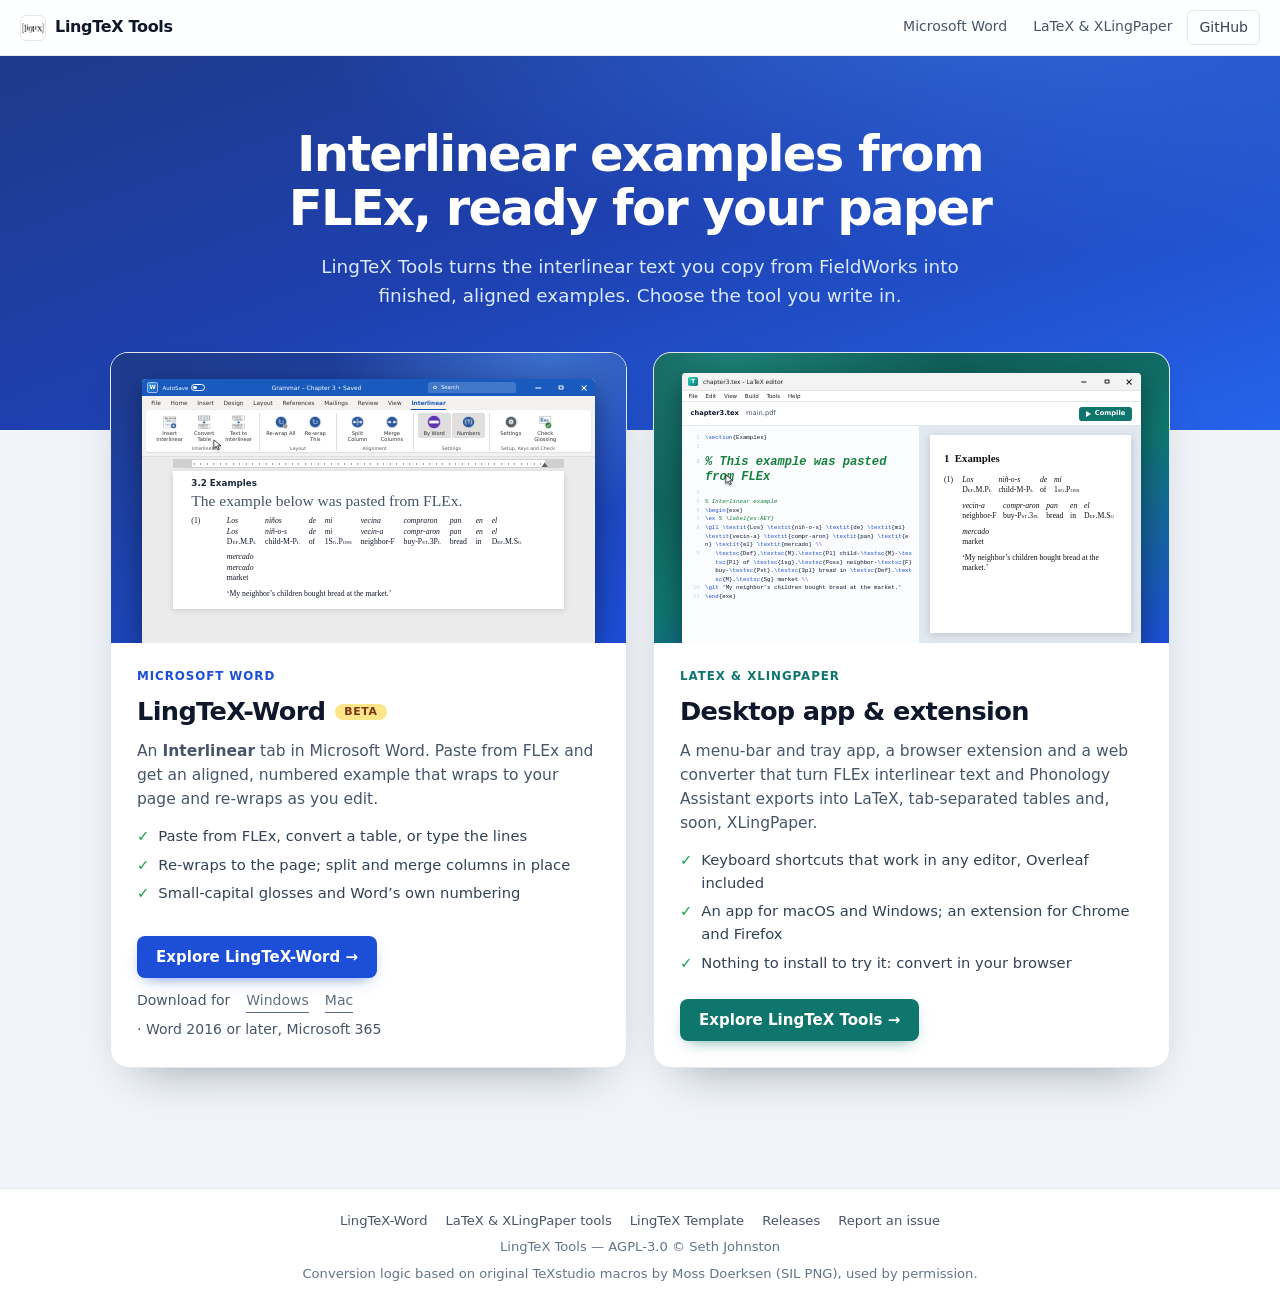
==== commit 6d5e71d3: "docs: FLEx copies with Edit > Copy in both demos, and Word shows every line FLEx copied - FLEx has n" ====
--- a/docs/index.html
+++ b/docs/index.html
@@ -43,35 +43,35 @@
 
   <article class="choice word">
     <figure class="media-slot" data-video="word/media/word-loop.mp4" data-webm="word/media/word-loop.webm" data-poster="word/media/word-loop.jpg"
-            data-label="LingTeX-Word in use: an interlinear example copied in FLEx, inserted into Word with Insert Interlinear, and re-wrapped when the margin moves">
+            data-label="LingTeX-Word in use: an interlinear example copied in FLEx, inserted into Word with Insert Interlinear, and, after the margin moves, re-wrapped with Re-wrap All">
       <div class="placeholder mock" aria-hidden="true">
         <div class="mock-flex">
-          <div class="wm-titlebar"><span class="wm-icon wm-icon-flex">F</span><span class="wm-title">Sample - FieldWorks Language Explorer</span><span class="wm-controls"><i class="min"></i><i class="max"></i><i class="close"></i></span></div><div class="wm-menubar"><span>File</span><span>Send/Receive</span><span>Edit</span><span>View</span><span>Data</span><span>Insert</span><span>Format</span><span>Tools</span><span>Parser</span><span>Window</span><span>Help</span></div><div class="wm-flex-main"><div class="wm-sidebar"><div class="wm-side-head">Texts &amp; Words</div><div class="wm-side-list"><span class="on">Interlinear Texts</span><span>Concordance</span><span>Complex Concordance</span><span>Word List Concordance</span><span>Analyses</span><span>Bulk Edit Wordforms</span><span>Statistics</span></div><div class="wm-areas"><span>Lexicon</span><span class="on">Texts &amp; Words</span><span>Grammar</span><span>Notebook</span><span>Lists</span></div></div><div class="wm-flex-pane"><div class="wm-pane-head"><b>Interlinear Texts</b><span>At the market</span></div><div class="wm-flex-tabs"><span>Info</span><span>Baseline</span><span>Gloss</span><span>Analyze</span><span>Tagging</span><b>Print View</b></div>
+          <div class="wm-titlebar"><span class="wm-icon wm-icon-flex">F</span><span class="wm-title">Sample - FieldWorks Language Explorer</span><span class="wm-controls"><i class="min"></i><i class="max"></i><i class="close"></i></span></div><div class="wm-menubar"><span>File</span><span>Send/Receive</span><span class="wm-menu-item mock-edit">Edit<span class="wm-ctx wm-dropdown mock-menu"><div class="dim">Undo<kbd>Ctrl+Z</kbd></div><div class="dim">Redo<kbd>Ctrl+Y</kbd></div><hr><div class="dim">Cut<kbd>Ctrl+X</kbd></div><div class="copy">Copy<kbd>Ctrl+C</kbd></div><div class="dim">Paste<kbd>Ctrl+V</kbd></div><hr><div>Select All<kbd>Ctrl+A</kbd></div></span></span><span>View</span><span>Data</span><span>Insert</span><span>Format</span><span>Tools</span><span>Parser</span><span>Window</span><span>Help</span></div><div class="wm-flex-main"><div class="wm-sidebar"><div class="wm-side-head">Texts &amp; Words</div><div class="wm-side-list"><span class="on">Interlinear Texts</span><span>Concordance</span><span>Complex Concordance</span><span>Word List Concordance</span><span>Analyses</span><span>Bulk Edit Wordforms</span><span>Statistics</span></div><div class="wm-areas"><span>Lexicon</span><span class="on">Texts &amp; Words</span><span>Grammar</span><span>Notebook</span><span>Lists</span></div></div><div class="wm-flex-pane"><div class="wm-pane-head"><b>Interlinear Texts</b><span>At the market</span></div><div class="wm-flex-tabs"><span>Info</span><span>Baseline</span><span>Gloss</span><span>Analyze</span><span>Tagging</span><b>Print View</b></div>
           <div class="mock-flex-body"><div class="mock-text"><div class="mock-seg">1</div><div class="mock-lines"><div class="mock-sel"></div>
-            <div class="mock-bundles"><div class="mock-row"><div class="mock-bundle"><div class="mock-wd">Los</div><div class="mock-morphs"><div class="mock-m"><span>Los</span><span>DEF.M.PL</span></div></div></div><div class="mock-bundle"><div class="mock-wd">niños</div><div class="mock-morphs"><div class="mock-m"><span>niñ</span><span>child</span></div><div class="mock-m"><span>-o</span><span>M</span></div><div class="mock-m"><span>-s</span><span>PL</span></div></div></div><div class="mock-bundle"><div class="mock-wd">de</div><div class="mock-morphs"><div class="mock-m"><span>de</span><span>of</span></div></div></div><div class="mock-bundle"><div class="mock-wd">mi</div><div class="mock-morphs"><div class="mock-m"><span>mi</span><span>1SG.POSS</span></div></div></div><div class="mock-bundle"><div class="mock-wd">vecina</div><div class="mock-morphs"><div class="mock-m"><span>vecin</span><span>neighbor</span></div><div class="mock-m"><span>-a</span><span>F</span></div></div></div></div><div class="mock-row"><div class="mock-bundle"><div class="mock-wd">compraron</div><div class="mock-morphs"><div class="mock-m"><span>compr</span><span>buy</span></div><div class="mock-m"><span>-aron</span><span>PST.3PL</span></div></div></div><div class="mock-bundle"><div class="mock-wd">pan</div><div class="mock-morphs"><div class="mock-m"><span>pan</span><span>bread</span></div></div></div><div class="mock-bundle"><div class="mock-wd">en</div><div class="mock-morphs"><div class="mock-m"><span>en</span><span>in</span></div></div></div><div class="mock-bundle"><div class="mock-wd">el</div><div class="mock-morphs"><div class="mock-m"><span>el</span><span>DEF.M.SG</span></div></div></div><div class="mock-bundle"><div class="mock-wd">mercado</div><div class="mock-morphs"><div class="mock-m"><span>mercado</span><span>market</span></div></div></div></div></div>
+            <div class="mock-bundles"><div class="mock-row"><div class="mock-bundle"><div class="mock-wd">Los</div><div class="mock-morphs"><div class="mock-m"><span>Los</span><span>DEF.M.PL</span></div></div></div><div class="mock-bundle"><div class="mock-wd">niños</div><div class="mock-morphs"><div class="mock-m"><span>niñ</span><span>child</span></div><div class="mock-m"><span>-o</span><span>M</span></div><div class="mock-m"><span>-s</span><span>PL</span></div></div></div><div class="mock-bundle"><div class="mock-wd">de</div><div class="mock-morphs"><div class="mock-m"><span>de</span><span>of</span></div></div></div><div class="mock-bundle"><div class="mock-wd">mi</div><div class="mock-morphs"><div class="mock-m"><span>mi</span><span>1SG.POSS</span></div></div></div><div class="mock-bundle"><div class="mock-wd">vecina</div><div class="mock-morphs"><div class="mock-m"><span>vecin</span><span>neighbor</span></div><div class="mock-m"><span>-a</span><span>F</span></div></div></div><div class="mock-bundle"><div class="mock-wd">compraron</div><div class="mock-morphs"><div class="mock-m"><span>compr</span><span>buy</span></div><div class="mock-m"><span>-aron</span><span>PST.3PL</span></div></div></div><div class="mock-bundle"><div class="mock-wd">pan</div><div class="mock-morphs"><div class="mock-m"><span>pan</span><span>bread</span></div></div></div></div><div class="mock-row"><div class="mock-bundle"><div class="mock-wd">en</div><div class="mock-morphs"><div class="mock-m"><span>en</span><span>in</span></div></div></div><div class="mock-bundle"><div class="mock-wd">el</div><div class="mock-morphs"><div class="mock-m"><span>el</span><span>DEF.M.SG</span></div></div></div><div class="mock-bundle"><div class="mock-wd">mercado</div><div class="mock-morphs"><div class="mock-m"><span>mercado</span><span>market</span></div></div></div></div></div>
             <div class="mock-free"><b>Free</b>My neighbor’s children bought bread at the market.</div>
           </div></div></div>
-          </div></div><div class="wm-ctx mock-menu"><div class="dim">Cut<kbd>Ctrl+X</kbd></div><div class="copy">Copy<kbd>Ctrl+C</kbd></div><div class="dim">Paste<kbd>Ctrl+V</kbd></div><hr><div>Select All<kbd>Ctrl+A</kbd></div></div>
+          </div></div>
         </div>
         <div class="mock-win">
           <div class="wm-titlebar wm-word"><span class="wm-icon wm-icon-word">W</span><span class="wm-autosave">AutoSave <b></b></span><span class="wm-title">Grammar – Chapter 3 • Saved</span><span class="wm-search">Search</span><span class="wm-controls"><i class="min"></i><i class="max"></i><i class="close"></i></span></div>
           <div class="wm-word-tabs"><span>File</span><span>Home</span><span>Insert</span><span>Design</span><span>Layout</span><span>References</span><span>Mailings</span><span>Review</span><span>View</span><b>Interlinear</b></div>
-          <div class="wm-ribbon-bg"><div class="wm-ribbon"><div class="wm-group"><div class="wm-btns"><span class="wm-btn mock-insert-btn"><img src="assets/word-icons/igtInsert.png" alt="">Insert Interlinear<span class="mock-tip"><b>Insert Interlinear</b>Draws the interlinear text you copied in FLEx as an example.</span></span><span class="wm-btn"><img src="assets/word-icons/igtConvert.png" alt="">Convert Table</span><span class="wm-btn"><img src="assets/word-icons/igtFromText.png" alt="">Text to Interlinear</span></div><div class="wm-group-label">Interlinear</div></div><div class="wm-group"><div class="wm-btns"><span class="wm-btn"><img src="assets/word-icons/igtRewrapAll.png" alt="">Re-wrap All</span><span class="wm-btn"><img src="assets/word-icons/igtRewrapThis.png" alt="">Re-wrap This</span></div><div class="wm-group-label">Layout</div></div><div class="wm-group"><div class="wm-btns"><span class="wm-btn"><img src="assets/word-icons/igtSplit.png" alt="">Split Column</span><span class="wm-btn"><img src="assets/word-icons/igtMerge.png" alt="">Merge Columns</span></div><div class="wm-group-label">Alignment</div></div><div class="wm-group"><div class="wm-btns"><span class="wm-btn on"><img src="assets/word-icons/igtByWord.png" alt="">By Word</span><span class="wm-btn on"><img src="assets/word-icons/igtNumbers.png" alt="">Numbers</span></div><div class="wm-group-label">Settings</div></div><div class="wm-group"><div class="wm-btns"><span class="wm-btn"><img src="assets/word-icons/igtSettings.png" alt="">Settings</span><span class="wm-btn"><img src="assets/word-icons/igtCheck.png" alt="">Check Glossing</span></div><div class="wm-group-label">Setup, Keys and Check</div></div></div></div>
+          <div class="wm-ribbon-bg"><div class="wm-ribbon"><div class="wm-group"><div class="wm-btns"><span class="wm-btn mock-insert-btn"><img src="assets/word-icons/igtInsert.png" alt="">Insert Interlinear<span class="mock-tip"><b>Insert Interlinear</b>Draws the interlinear text you copied in FLEx as an example.</span></span><span class="wm-btn"><img src="assets/word-icons/igtConvert.png" alt="">Convert Table</span><span class="wm-btn"><img src="assets/word-icons/igtFromText.png" alt="">Text to Interlinear</span></div><div class="wm-group-label">Interlinear</div></div><div class="wm-group"><div class="wm-btns"><span class="wm-btn mock-rewrap-btn"><img src="assets/word-icons/igtRewrapAll.png" alt="">Re-wrap All<span class="mock-tip mock-tip-rewrap"><b>Re-wrap All</b>Re-wraps every example in the document to fit the page.</span></span><span class="wm-btn"><img src="assets/word-icons/igtRewrapThis.png" alt="">Re-wrap This</span></div><div class="wm-group-label">Layout</div></div><div class="wm-group"><div class="wm-btns"><span class="wm-btn"><img src="assets/word-icons/igtSplit.png" alt="">Split Column</span><span class="wm-btn"><img src="assets/word-icons/igtMerge.png" alt="">Merge Columns</span></div><div class="wm-group-label">Alignment</div></div><div class="wm-group"><div class="wm-btns"><span class="wm-btn on"><img src="assets/word-icons/igtByWord.png" alt="">By Word</span><span class="wm-btn on"><img src="assets/word-icons/igtNumbers.png" alt="">Numbers</span></div><div class="wm-group-label">Settings</div></div><div class="wm-group"><div class="wm-btns"><span class="wm-btn"><img src="assets/word-icons/igtSettings.png" alt="">Settings</span><span class="wm-btn"><img src="assets/word-icons/igtCheck.png" alt="">Check Glossing</span></div><div class="wm-group-label">Setup, Keys and Check</div></div></div></div>
           <div class="mock-page"><div class="mock-ruler"><i></i></div><div class="mock-sheet">
             <h4>3.2 Examples</h4>
             <p class="prose">The example below was pasted from FLEx.</p>
             <div class="mock-caret"></div><div class="igt"><span class="igt-num">(1)</span><div class="igt-body">
               <div class="igt-cols">
-                <span class="w"><i>Los</i><span><span class="sc">Def.M.Pl</span></span></span>
-                <span class="w"><i>niñ-o-s</i><span>child-<span class="sc">M</span>-<span class="sc">Pl</span></span></span>
-                <span class="w"><i>de</i><span>of</span></span>
-                <span class="w"><i>mi</i><span><span class="sc">1Sg.Poss</span></span></span>
-                <span class="w"><i>vecin-a</i><span>neighbor-<span class="sc">F</span></span></span>
-                <span class="w"><i>compr-aron</i><span>buy-<span class="sc">Pst.3Pl</span></span></span>
-                <span class="w"><i>pan</i><span>bread</span></span>
-                <span class="w"><i>en</i><span>in</span></span>
-                <span class="w"><i>el</i><span><span class="sc">Def.M.Sg</span></span></span>
-                <span class="w"><i>mercado</i><span>market</span></span>
+                <span class="w"><i>Los</i><i>Los</i><span><span class="sc">Def.M.Pl</span></span></span>
+                <span class="w"><i>niños</i><i>niñ-o-s</i><span>child-<span class="sc">M</span>-<span class="sc">Pl</span></span></span>
+                <span class="w"><i>de</i><i>de</i><span>of</span></span>
+                <span class="w"><i>mi</i><i>mi</i><span><span class="sc">1Sg.Poss</span></span></span>
+                <span class="w"><i>vecina</i><i>vecin-a</i><span>neighbor-<span class="sc">F</span></span></span>
+                <span class="w"><i>compraron</i><i>compr-aron</i><span>buy-<span class="sc">Pst.3Pl</span></span></span>
+                <span class="w"><i>pan</i><i>pan</i><span>bread</span></span>
+                <span class="w"><i>en</i><i>en</i><span>in</span></span>
+                <span class="w"><i>el</i><i>el</i><span><span class="sc">Def.M.Sg</span></span></span>
+                <span class="w"><i>mercado</i><i>mercado</i><span>market</span></span>
               </div>
               <div class="igt-free">‘My neighbor’s children bought bread at the market.’</div>
             </div></div>
@@ -104,12 +104,12 @@
   <article class="choice latex">
     <figure class="td-slot" role="img" aria-label="An interlinear example selected and copied in FLEx, pasted into a LaTeX editor with the LingTeX Tools shortcut as a gll example, then compiled and shown typeset">
       <div class="td-win td-flex" aria-hidden="true">
-        <div class="wm-titlebar"><span class="wm-icon wm-icon-flex">F</span><span class="wm-title">Sample - FieldWorks Language Explorer</span><span class="wm-controls"><i class="min"></i><i class="max"></i><i class="close"></i></span></div><div class="wm-menubar"><span>File</span><span>Send/Receive</span><span>Edit</span><span>View</span><span>Data</span><span>Insert</span><span>Format</span><span>Tools</span><span>Parser</span><span>Window</span><span>Help</span></div><div class="wm-flex-main"><div class="wm-sidebar"><div class="wm-side-head">Texts &amp; Words</div><div class="wm-side-list"><span class="on">Interlinear Texts</span><span>Concordance</span><span>Complex Concordance</span><span>Word List Concordance</span><span>Analyses</span><span>Bulk Edit Wordforms</span><span>Statistics</span></div><div class="wm-areas"><span>Lexicon</span><span class="on">Texts &amp; Words</span><span>Grammar</span><span>Notebook</span><span>Lists</span></div></div><div class="wm-flex-pane"><div class="wm-pane-head"><b>Interlinear Texts</b><span>At the market</span></div><div class="wm-flex-tabs"><span>Info</span><span>Baseline</span><span>Gloss</span><span>Analyze</span><span>Tagging</span><b>Print View</b></div>
+        <div class="wm-titlebar"><span class="wm-icon wm-icon-flex">F</span><span class="wm-title">Sample - FieldWorks Language Explorer</span><span class="wm-controls"><i class="min"></i><i class="max"></i><i class="close"></i></span></div><div class="wm-menubar"><span>File</span><span>Send/Receive</span><span class="wm-menu-item td-edit">Edit<span class="wm-ctx wm-dropdown td-menu"><div class="dim">Undo<kbd>Ctrl+Z</kbd></div><div class="dim">Redo<kbd>Ctrl+Y</kbd></div><hr><div class="dim">Cut<kbd>Ctrl+X</kbd></div><div class="td-copy">Copy<kbd>Ctrl+C</kbd></div><div class="dim">Paste<kbd>Ctrl+V</kbd></div><hr><div>Select All<kbd>Ctrl+A</kbd></div></span></span><span>View</span><span>Data</span><span>Insert</span><span>Format</span><span>Tools</span><span>Parser</span><span>Window</span><span>Help</span></div><div class="wm-flex-main"><div class="wm-sidebar"><div class="wm-side-head">Texts &amp; Words</div><div class="wm-side-list"><span class="on">Interlinear Texts</span><span>Concordance</span><span>Complex Concordance</span><span>Word List Concordance</span><span>Analyses</span><span>Bulk Edit Wordforms</span><span>Statistics</span></div><div class="wm-areas"><span>Lexicon</span><span class="on">Texts &amp; Words</span><span>Grammar</span><span>Notebook</span><span>Lists</span></div></div><div class="wm-flex-pane"><div class="wm-pane-head"><b>Interlinear Texts</b><span>At the market</span></div><div class="wm-flex-tabs"><span>Info</span><span>Baseline</span><span>Gloss</span><span>Analyze</span><span>Tagging</span><b>Print View</b></div>
         <div class="td-flex-body"><div class="td-text"><div class="td-seg">1</div><div class="td-lines"><div class="td-sel"></div>
-          <div class="td-bundles"><div class="td-row"><div class="td-bundle"><div class="td-wd">Los</div><div class="td-morphs"><div class="td-m"><span>Los</span><span>DEF.M.PL</span></div></div></div><div class="td-bundle"><div class="td-wd">niños</div><div class="td-morphs"><div class="td-m"><span>niñ</span><span>child</span></div><div class="td-m"><span>-o</span><span>M</span></div><div class="td-m"><span>-s</span><span>PL</span></div></div></div><div class="td-bundle"><div class="td-wd">de</div><div class="td-morphs"><div class="td-m"><span>de</span><span>of</span></div></div></div><div class="td-bundle"><div class="td-wd">mi</div><div class="td-morphs"><div class="td-m"><span>mi</span><span>1SG.POSS</span></div></div></div><div class="td-bundle"><div class="td-wd">vecina</div><div class="td-morphs"><div class="td-m"><span>vecin</span><span>neighbor</span></div><div class="td-m"><span>-a</span><span>F</span></div></div></div></div><div class="td-row"><div class="td-bundle"><div class="td-wd">compraron</div><div class="td-morphs"><div class="td-m"><span>compr</span><span>buy</span></div><div class="td-m"><span>-aron</span><span>PST.3PL</span></div></div></div><div class="td-bundle"><div class="td-wd">pan</div><div class="td-morphs"><div class="td-m"><span>pan</span><span>bread</span></div></div></div><div class="td-bundle"><div class="td-wd">en</div><div class="td-morphs"><div class="td-m"><span>en</span><span>in</span></div></div></div><div class="td-bundle"><div class="td-wd">el</div><div class="td-morphs"><div class="td-m"><span>el</span><span>DEF.M.SG</span></div></div></div><div class="td-bundle"><div class="td-wd">mercado</div><div class="td-morphs"><div class="td-m"><span>mercado</span><span>market</span></div></div></div></div></div>
+          <div class="td-bundles"><div class="td-row"><div class="td-bundle"><div class="td-wd">Los</div><div class="td-morphs"><div class="td-m"><span>Los</span><span>DEF.M.PL</span></div></div></div><div class="td-bundle"><div class="td-wd">niños</div><div class="td-morphs"><div class="td-m"><span>niñ</span><span>child</span></div><div class="td-m"><span>-o</span><span>M</span></div><div class="td-m"><span>-s</span><span>PL</span></div></div></div><div class="td-bundle"><div class="td-wd">de</div><div class="td-morphs"><div class="td-m"><span>de</span><span>of</span></div></div></div><div class="td-bundle"><div class="td-wd">mi</div><div class="td-morphs"><div class="td-m"><span>mi</span><span>1SG.POSS</span></div></div></div><div class="td-bundle"><div class="td-wd">vecina</div><div class="td-morphs"><div class="td-m"><span>vecin</span><span>neighbor</span></div><div class="td-m"><span>-a</span><span>F</span></div></div></div><div class="td-bundle"><div class="td-wd">compraron</div><div class="td-morphs"><div class="td-m"><span>compr</span><span>buy</span></div><div class="td-m"><span>-aron</span><span>PST.3PL</span></div></div></div><div class="td-bundle"><div class="td-wd">pan</div><div class="td-morphs"><div class="td-m"><span>pan</span><span>bread</span></div></div></div></div><div class="td-row"><div class="td-bundle"><div class="td-wd">en</div><div class="td-morphs"><div class="td-m"><span>en</span><span>in</span></div></div></div><div class="td-bundle"><div class="td-wd">el</div><div class="td-morphs"><div class="td-m"><span>el</span><span>DEF.M.SG</span></div></div></div><div class="td-bundle"><div class="td-wd">mercado</div><div class="td-morphs"><div class="td-m"><span>mercado</span><span>market</span></div></div></div></div></div>
           <div class="td-free"><b>Free</b>My neighbor’s children bought bread at the market.</div>
         </div></div></div>
-        </div></div><div class="wm-ctx td-menu"><div class="dim">Cut<kbd>Ctrl+X</kbd></div><div class="td-copy">Copy<kbd>Ctrl+C</kbd></div><div class="dim">Paste<kbd>Ctrl+V</kbd></div><hr><div>Select All<kbd>Ctrl+A</kbd></div></div>
+        </div></div>
       </div>
       <div class="td-win td-editor" aria-hidden="true">
         <div class="wm-titlebar"><span class="wm-icon wm-icon-tex">T</span><span class="wm-title">chapter3.tex - LaTeX editor</span><span class="wm-controls"><i class="min"></i><i class="max"></i><i class="close"></i></span></div><div class="wm-menubar"><span>File</span><span>Edit</span><span>View</span><span>Build</span><span>Tools</span><span>Help</span></div>
--- a/docs/assets/win-mock.css
+++ b/docs/assets/win-mock.css
@@ -42,7 +42,12 @@
 .wm-group-label { margin-top: .25cqw; color: #605e5c; font: .92cqw 'Segoe UI', system-ui, sans-serif; white-space: nowrap; }
 
 /* FLEx: menu bar, the Texts & Words sidebar, and a text's tabs */
-.wm-menubar { display: flex; gap: 1.5cqw; flex-shrink: 0; padding: .45cqw 1.2cqw; background: #fff; border-bottom: 1px solid #e5e5e5; color: #1f1f1f; font: 1.08cqw 'Segoe UI', system-ui, sans-serif; white-space: nowrap; overflow: hidden; }
+.wm-menubar { position: relative; z-index: 4; display: flex; gap: 1.5cqw; flex-shrink: 0; padding: .45cqw 1.2cqw; background: #fff; border-bottom: 1px solid #e5e5e5; color: #1f1f1f; font: 1.08cqw 'Segoe UI', system-ui, sans-serif; white-space: nowrap; }
+/* A menu-bar item with a drop-down inside it, so the menu hangs under the item
+   at every size. FLEx has no Copy on its right-click menu: Edit > Copy is how
+   an interlinear text leaves FLEx, so that is what the demos show. */
+.wm-menu-item { position: relative; margin: -.15cqw -.45cqw; padding: .15cqw .45cqw; }
+.wm-dropdown { left: 0; top: calc(100% + .3cqw); width: 17cqw; text-align: left; }
 .wm-flex-main { flex: 1; display: flex; min-height: 0; }
 .wm-sidebar { display: flex; flex-direction: column; flex-shrink: 0; width: 14.5cqw; background: #f4f6f9; border-right: 1px solid #d5dae2; color: #1f2937; font: 1.02cqw 'Segoe UI', system-ui, sans-serif; white-space: nowrap; }
 .wm-side-head { padding: .55cqw 1cqw; background: linear-gradient(#e9eef6, #d9e2ef); border-bottom: 1px solid #c9d2df; font-weight: 600; }
@@ -61,6 +66,7 @@
 
 /* A Windows context menu; each demo places it and animates it */
 .wm-ctx { position: absolute; z-index: 3; width: 19cqw; padding: .35cqw 0; opacity: 0; background: #f9f9f9; border: 1px solid #ccc; box-shadow: .25cqw .25cqw .7cqw rgba(0,0,0,.28); color: #1f1f1f; font: 1.12cqw 'Segoe UI', system-ui, sans-serif; }
+.wm-ctx div, .wm-ctx hr { box-sizing: border-box; }
 .wm-ctx div { display: flex; justify-content: space-between; margin: 0 .3cqw; padding: .4cqw 1.2cqw .4cqw 2.6cqw; border: 1px solid transparent; }
 .wm-ctx kbd { color: #6b6b6b; font: inherit; }
 .wm-ctx .dim, .wm-ctx .dim kbd { color: #a8a8a8; }
--- a/docs/assets/site.css
+++ b/docs/assets/site.css
@@ -239,8 +239,10 @@
 
 /* The mock: one 16-second loop in pure CSS, dressed as Windows. An example is
    selected and copied in a FLEx window; Word slides in and Insert Interlinear
-   draws it; then the ruler's right margin is dragged in and back out, and the
-   example re-wraps to fit. The window chrome and the FLEx interface come from
+   draws it; then the ruler's right margin is dragged in. The example keeps its
+   width, as a LingTeX example does until something re-wraps it (leaving it, a
+   save, or a Re-wrap button), until Re-wrap All is clicked; the margin goes back
+   while the window is out of sight. The window chrome and the FLEx interface come from
    win-mock.css, shared with the LaTeX demo. Every keyframe below shares that one
    timeline, and the cursor's stops were measured from the rendered layout, so
    clicks land on what they click. Reduced motion shows the finished page. */
@@ -250,28 +252,33 @@
   linear-gradient(160deg, var(--blue-900), var(--blue-700)); }
 .mock-win { flex: 1; min-width: 0; display: flex; flex-direction: column; overflow: hidden; background: #fff; border-radius: .8cqw .8cqw 0 0; box-shadow: 0 2cqw 5cqw rgba(2,6,23,.45); animation: mock-word-win 16s ease-in-out infinite; }
 .mock-insert-btn { animation: mock-btn 16s linear infinite; }
+.mock-rewrap-btn { animation: mock-btn-rw 16s linear infinite; }
 .mock-tip { position: absolute; left: 0; top: calc(100% + .5cqw); z-index: 5; width: 21cqw; padding: .8cqw 1cqw; background: #fff; border: 1px solid #c8c6c4; box-shadow: 0 .4cqw 1.2cqw rgba(0,0,0,.18); color: #323130; font: 1.05cqw/1.35 'Segoe UI', system-ui, sans-serif; text-align: left; opacity: 0; animation: mock-tip 16s linear infinite; }
 .mock-tip b { display: block; margin-bottom: .3cqw; font-weight: 600; }
+.mock-tip-rewrap { animation-name: mock-tip-rw; }
 .mock-page { position: relative; flex: 1; min-height: 0; display: flex; flex-direction: column; align-items: center; overflow: hidden; background: #ebebeb; }
-.mock-ruler { position: relative; flex-shrink: 0; width: 76cqw; height: 1.7cqw; margin: .7cqw 0 1cqw; border: 1px solid #d2d0ce; background: repeating-linear-gradient(90deg, #a19f9d 0 1px, transparent 1px 1.27cqw) 0 55% / 100% 32% no-repeat, #fff; }
+.mock-ruler { position: relative; flex-shrink: 0; width: 76cqw; height: 1.7cqw; margin: .5cqw 0 .5cqw; border: 1px solid #d2d0ce; background: repeating-linear-gradient(90deg, #a19f9d 0 1px, transparent 1px 1.27cqw) 0 55% / 100% 32% no-repeat, #fff; }
 .mock-ruler::before, .mock-ruler::after { content: ''; position: absolute; top: 0; bottom: 0; background: #d2d0ce; }
 .mock-ruler::before { left: 0; width: 3.6cqw; }
 .mock-ruler::after { right: 0; width: 3.6cqw; animation: mock-margin 16s ease-in-out infinite; }
 .mock-ruler i { position: absolute; z-index: 1; right: 3.6cqw; bottom: 0; width: 1.2cqw; height: .9cqw; background: #605e5c; clip-path: polygon(50% 0, 100% 100%, 0 100%); transform: translateX(50%); animation: mock-handle 16s ease-in-out infinite; }
-.mock-sheet { flex-shrink: 0; width: 76cqw; padding: 2.6cqw 3.6cqw; background: #fff; box-shadow: 0 .3cqw 1.2cqw rgba(0,0,0,.14); color: #111827; font-family: var(--serif); font-size: 1.65cqw; line-height: 1.35; animation: mock-pad 16s ease-in-out infinite; }
-.mock-sheet h4 { margin: 0 0 .9cqw; color: var(--slate-800); font: 700 1.9cqw var(--font); }
-.mock-sheet p.prose { margin: 0 0 1.5cqw; color: var(--slate-600); }
+.mock-sheet { flex-shrink: 0; width: 76cqw; padding: 1.4cqw 3.6cqw 2cqw; background: #fff; box-shadow: 0 .3cqw 1.2cqw rgba(0,0,0,.14); color: #111827; font-family: var(--serif); font-size: 1.5cqw; line-height: 1.35; animation: mock-pad 16s ease-in-out infinite; }
+.mock-sheet h4 { margin: 0 0 .6cqw; color: var(--slate-800); font: 700 1.7cqw var(--font); }
+.mock-sheet p.prose { margin: 0 0 .9cqw; color: var(--slate-600); }
 .mock-caret { position: relative; height: 0; }
-.mock-caret::after { content: ''; position: absolute; left: 0; top: 0; width: .2cqw; height: 2.1cqw; background: #111827; opacity: 0; animation: mock-caret 16s linear infinite; }
+.mock-caret::after { content: ''; position: absolute; left: 0; top: 0; width: .2cqw; height: 1.9cqw; background: #111827; opacity: 0; animation: mock-caret 16s linear infinite; }
 .igt { display: flex; gap: 2.4cqw; }
-.mock .igt { border-radius: .4cqw; animation: mock-insert 16s ease-out infinite; }
+/* The example's width is animated on its own: it stays as drawn when the margin
+   moves, and only takes the new width when Re-wrap All runs (68.8cqw and 44.8cqw
+   are the sheet's text width at the two margins). */
+.mock .igt { border-radius: .4cqw; animation: mock-insert 16s ease-out infinite, mock-igt 16s linear infinite; }
 .igt-num { flex-shrink: 0; width: 4.5cqw; }
 .igt-body { flex: 1; min-width: 0; }
-.igt-cols { display: flex; flex-wrap: wrap; column-gap: 1.7cqw; row-gap: 1.2cqw; }
+.igt-cols { display: flex; flex-wrap: wrap; column-gap: 1.7cqw; row-gap: .9cqw; }
 .w { display: inline-flex; flex-direction: column; white-space: nowrap; }
 .w i { font-style: italic; }
 .sc { font-variant: small-caps; }
-.igt-free { margin-top: 1.3cqw; }
+.igt-free { margin-top: 1cqw; }
 
 /* FLEx, over the Word window until the copy */
 .mock-flex { position: absolute; left: 6cqw; right: 6cqw; top: 5cqw; bottom: 0; z-index: 2; display: flex; flex-direction: column; overflow: hidden; background: #fff; border-radius: .8cqw .8cqw 0 0; box-shadow: 0 2cqw 5cqw rgba(2,6,23,.45); opacity: 0; animation: mock-flex-win 16s ease-in-out infinite; }
@@ -280,8 +287,9 @@
 .mock-seg { flex-shrink: 0; padding-top: .2cqw; color: var(--slate-500); font: 1.2cqw var(--font); }
 .mock-lines { position: relative; flex: 1; min-width: 0; }
 .mock-sel { position: absolute; left: -.6cqw; top: -.6cqw; bottom: -.6cqw; width: 0; background: rgba(0,120,215,.25); animation: mock-sel 16s linear infinite; }
-/* Five bundles to a row, so the text breaks in the same places at every size
-   and the cursor's measured stops stay on target. */
+/* Rows are fixed in the markup, filled to about 90% of the pane (the way FLEx
+   wraps), so the text breaks in the same places at every size and the
+   cursor's measured stops stay on target. */
 .mock-bundles { position: relative; display: flex; flex-direction: column; row-gap: 1.6cqw; }
 .mock-row { display: flex; column-gap: 2.2cqw; }
 .mock-bundle { display: flex; flex-direction: column; gap: .45cqw; }
@@ -291,8 +299,8 @@
 .mock-m span:last-child { color: #334155; font: 1.3cqw var(--font); }
 .mock-free { position: relative; margin-top: 2cqw; color: #334155; font: 1.4cqw var(--font); }
 .mock-free b { margin-right: 1cqw; color: var(--slate-500); font-weight: 600; }
-.mock-menu { left: 38.4%; top: 52%; animation: mock-menu 16s linear infinite; }
-.mock-long .mock-menu { left: 49%; top: 51.7%; }
+.mock-menu { animation: mock-menu 16s linear infinite; }
+.mock-edit { animation: mock-menubtn 16s linear infinite; }
 .mock-menu .copy { animation: mock-copy 16s linear infinite; }
 
 .mock-cursor { position: absolute; left: 20%; top: 30%; z-index: 6; width: 2.2cqw; pointer-events: none; filter: drop-shadow(0 .2cqw .3cqw rgba(0,0,0,.35)); animation: mock-cursor 16s ease-in-out infinite; }
@@ -304,20 +312,24 @@
 @keyframes mock-word-win { 0%, 30% { opacity: 0; transform: translateX(6%); } 35%, 94% { opacity: 1; transform: none; } 98%, 100% { opacity: 0; transform: translateX(6%); } }
 @keyframes mock-sel    { 0%, 3% { width: 0; } 15%, 36% { width: calc(100% + 1.2cqw); } 37%, 100% { width: 0; } }
 @keyframes mock-menu   { 0%, 18.2% { opacity: 0; } 18.5%, 26.5% { opacity: 1; } 27%, 100% { opacity: 0; } }
+@keyframes mock-menubtn { 0%, 17.9% { background: transparent; box-shadow: none; } 18%, 26.9% { background: #cce8ff; box-shadow: inset 0 0 0 1px #99d1ff; } 27%, 100% { background: transparent; box-shadow: none; } }
 @keyframes mock-copy   { 0%, 21.5% { background: transparent; border-color: transparent; } 22%, 26.5% { background: #cce8ff; border-color: #99d1ff; } 27%, 100% { background: transparent; border-color: transparent; } }
 @keyframes mock-caret  { 0%, 35% { opacity: 0; } 35.5%, 37.5% { opacity: 1; } 38%, 39% { opacity: 0; } 39.5%, 41.5% { opacity: 1; } 42%, 100% { opacity: 0; } }
 @keyframes mock-btn    { 0%, 37.5% { background: transparent; } 38%, 40.7% { background: #e1dfdd; } 40.8%, 41.8% { background: #c8c6c4; } 42%, 46% { background: #e1dfdd; } 46.5%, 100% { background: transparent; } }
+@keyframes mock-btn-rw { 0%, 65.5% { background: transparent; } 66%, 69.2% { background: #e1dfdd; } 69.3%, 70.3% { background: #c8c6c4; } 70.5%, 72% { background: #e1dfdd; } 72.5%, 100% { background: transparent; } }
 @keyframes mock-tip    { 0%, 39% { opacity: 0; } 39.5%, 45.5% { opacity: 1; } 46%, 100% { opacity: 0; } }
-@keyframes mock-insert { 0%, 41.5% { opacity: 0; background: rgba(253,230,138,0); } 42% { opacity: 1; background: rgba(253,230,138,.9); } 52%, 100% { opacity: 1; background: rgba(253,230,138,0); } }
-@keyframes mock-pad    { 0%, 54% { padding-right: 3.6cqw; } 62%, 76% { padding-right: 27.6cqw; } 86%, 100% { padding-right: 3.6cqw; } }
-@keyframes mock-margin { 0%, 54% { width: 3.6cqw; } 62%, 76% { width: 27.6cqw; } 86%, 100% { width: 3.6cqw; } }
-@keyframes mock-handle { 0%, 54% { right: 3.6cqw; } 62%, 76% { right: 27.6cqw; } 86%, 100% { right: 3.6cqw; } }
+@keyframes mock-tip-rw { 0%, 67% { opacity: 0; } 67.5%, 72.5% { opacity: 1; } 73%, 100% { opacity: 0; } }
+@keyframes mock-insert { 0%, 41.5% { opacity: 0; background: rgba(253,230,138,0); } 42% { opacity: 1; background: rgba(253,230,138,.9); } 52%, 69.9% { opacity: 1; background: rgba(253,230,138,0); } 70.2% { background: rgba(253,230,138,.9); } 78%, 100% { opacity: 1; background: rgba(253,230,138,0); } }
+@keyframes mock-igt    { 0%, 69.9% { width: 68.8cqw; } 70%, 98% { width: 44.8cqw; } 99%, 100% { width: 68.8cqw; } }
+@keyframes mock-pad    { 0%, 54% { padding-right: 3.6cqw; } 62%, 98% { padding-right: 27.6cqw; } 99%, 100% { padding-right: 3.6cqw; } }
+@keyframes mock-margin { 0%, 54% { width: 3.6cqw; } 62%, 98% { width: 27.6cqw; } 99%, 100% { width: 3.6cqw; } }
+@keyframes mock-handle { 0%, 54% { right: 3.6cqw; } 62%, 98% { right: 27.6cqw; } 99%, 100% { right: 3.6cqw; } }
 @keyframes mock-click {
   0%, { opacity: 0; transform: scale(.3); } 18% { opacity: 1; transform: scale(.3); } 20% { opacity: 0; transform: scale(1.5); }
   24.9% { opacity: 0; transform: scale(.3); } 25% { opacity: 1; transform: scale(.3); } 27% { opacity: 0; transform: scale(1.5); }
   40.9% { opacity: 0; transform: scale(.3); } 41% { opacity: 1; transform: scale(.3); } 43% { opacity: 0; transform: scale(1.5); }
   53.4% { opacity: 0; transform: scale(.3); } 53.5% { opacity: 1; transform: scale(.3); } 55.5% { opacity: 0; transform: scale(1.5); }
-  75.4% { opacity: 0; transform: scale(.3); } 75.5% { opacity: 1; transform: scale(.3); } 77.5% { opacity: 0; transform: scale(1.5); }
+  69.4% { opacity: 0; transform: scale(.3); } 69.5% { opacity: 1; transform: scale(.3); } 71.5% { opacity: 0; transform: scale(1.5); }
   100% { opacity: 0; }
 }
 /* The cursor's stops are the pointer tip on its target, measured from the rendered
@@ -326,27 +338,27 @@
 @keyframes mock-cursor {
   0%, 3%        { left: 25.3%; top: 33.5%; }
   15%           { left: 91.4%; top: 65.1%; }
-  17.5%, 18.2%  { left: 39.8%; top: 56.2%; }
-  21.5%, 26.5%  { left: 46.6%; top: 63.8%; }
+  17.5%, 18.2%  { left: 20.4%; top: 17.2%; }
+  21.5%, 26.5%  { left: 25.7%; top: 36%; }
   33%           { left: 30%; top: 40%; }
   38%, 46%      { left: 11.5%; top: 24.5%; }
   51%, 54%      { left: 84.2%; top: 39.4%; }
-  62%, 76%      { left: 60.2%; top: 39.4%; }
-  86%           { left: 84.2%; top: 39.4%; }
-  91%, 93%      { left: 74%; top: 70%; }
+  62%           { left: 60.2%; top: 39.4%; }
+  66%, 72%      { left: 33%; top: 24.5%; }
+  78%, 92%      { left: 80%; top: 78%; }
   98%, 100%     { left: 25.3%; top: 33.5%; }
 }
 @keyframes mock-cursor-long {
   0%, 3%        { left: 25.3%; top: 33.3%; }
-  15%           { left: 91.4%; top: 79.2%; }
-  17.5%, 18.2%  { left: 49.1%; top: 56%; }
-  21.5%, 26.5%  { left: 55.9%; top: 63.2%; }
+  15%           { left: 91.4%; top: 64.8%; }
+  17.5%, 18.2%  { left: 20.4%; top: 17.2%; }
+  21.5%, 26.5%  { left: 25.7%; top: 36%; }
   33%           { left: 30%; top: 40%; }
   38%, 46%      { left: 11.5%; top: 24.6%; }
   51%, 54%      { left: 84.3%; top: 39.5%; }
-  62%, 76%      { left: 60.3%; top: 39.5%; }
-  86%           { left: 84.3%; top: 39.5%; }
-  91%, 93%      { left: 74%; top: 70%; }
+  62%           { left: 60.3%; top: 39.5%; }
+  66%, 72%      { left: 33%; top: 24.5%; }
+  78%, 92%      { left: 80%; top: 78%; }
   98%, 100%     { left: 25.3%; top: 33.3%; }
 }
 @media (prefers-reduced-motion: reduce) {
--- a/docs/assets/tex-demo.css
+++ b/docs/assets/tex-demo.css
@@ -36,8 +36,9 @@
 .td-seg { flex-shrink: 0; font-family: system-ui, sans-serif; font-size: 1.3cqw; color: #64748b; padding-top: .2cqw; }
 .td-lines { position: relative; flex: 1; }
 .td-sel { position: absolute; left: -.6cqw; top: -.6cqw; bottom: -.6cqw; width: 0; background: rgba(0,120,215,.25); animation: td-sel 14s linear infinite; }
-/* Five bundles to a row, so the text breaks in the same places at every size
-   and the cursor's measured stops stay on target. */
+/* Rows are fixed in the markup, filled to about 90% of the pane (the way FLEx
+   wraps), so the text breaks in the same places at every size and the
+   cursor's measured stops stay on target. */
 .td-bundles { position: relative; display: flex; flex-direction: column; row-gap: 1.6cqw; }
 .td-row { display: flex; column-gap: 2.2cqw; }
 .td-bundle { display: flex; flex-direction: column; gap: .5cqw; }
@@ -47,7 +48,8 @@
 .td-m span:last-child { color: #334155; font-family: system-ui, sans-serif; font-size: 1.3cqw; }
 .td-free { position: relative; margin-top: 2cqw; font-family: system-ui, sans-serif; font-size: 1.4cqw; color: #334155; }
 .td-free b { color: #64748b; font-weight: 600; margin-right: 1cqw; }
-.td-menu { left: 38.5%; top: 51.6%; animation: td-menu 14s linear infinite; }
+.td-menu { animation: td-menu 14s linear infinite; }
+.td-edit { animation: td-menubtn 14s linear infinite; }
 .td-menu .td-copy { animation: td-copy 14s linear infinite; }
 
 /* The LaTeX editor: source on the left, PDF on the right */
@@ -103,6 +105,7 @@
 @keyframes td-ed-win   { 0%, 36% { opacity: 0; transform: translateX(6%); } 41%, 94% { opacity: 1; transform: none; } 98%, 100% { opacity: 0; transform: translateX(6%); } }
 @keyframes td-sel      { 0%, 5% { width: 0; } 19%, 94% { width: calc(100% + 1.2cqw); } 96%, 100% { width: 0; } }
 @keyframes td-menu     { 0%, 21.5% { opacity: 0; transform: scale(.96); } 22.5%, 30.5% { opacity: 1; transform: none; } 31.5%, 100% { opacity: 0; } }
+@keyframes td-menubtn  { 0%, 21.9% { background: transparent; box-shadow: none; } 22%, 30.5% { background: #cce8ff; box-shadow: inset 0 0 0 1px #99d1ff; } 31%, 100% { background: transparent; box-shadow: none; } }
 @keyframes td-copy     { 0%, 25.5% { background: transparent; border-color: transparent; } 26%, 31% { background: #cce8ff; border-color: #99d1ff; } 31.5%, 100% { background: transparent; border-color: transparent; } }
 @keyframes td-caret    { 0%, 43% { opacity: 0; } 44%, 46% { opacity: 1; } 47%, 48% { opacity: 0; } 49%, 52.5% { opacity: 1; } 53%, 100% { opacity: 0; } }
 @keyframes td-keys     { 0%, 48.5% { opacity: 0; transform: translateY(1cqw) scale(.92); } 50%, 52.5% { opacity: 1; transform: none; } 54%, 100% { opacity: 0; transform: none; } }
@@ -115,9 +118,9 @@
    and on every page). If the mock's layout changes, measure them again. */
 @keyframes td-cursor {
   0%, 5%        { left: 24.8%; top: 31.5%; }
-  19%           { left: 91.9%; top: 64.2%; }
-  21%, 22.3%    { left: 39.7%; top: 55%; }
-  25.5%, 30%    { left: 46.5%; top: 62.5%; }
+  18.5%         { left: 91.9%; top: 64.2%; }
+  21%, 22.3%    { left: 19.9%; top: 15.3%; }
+  25.5%, 30%    { left: 25.2%; top: 34.4%; }
   36%           { left: 30%; top: 55%; }
   42%, 45%      { left: 10.3%; top: 48.5%; }
   50%, 58%      { left: 22%; top: 93%; }
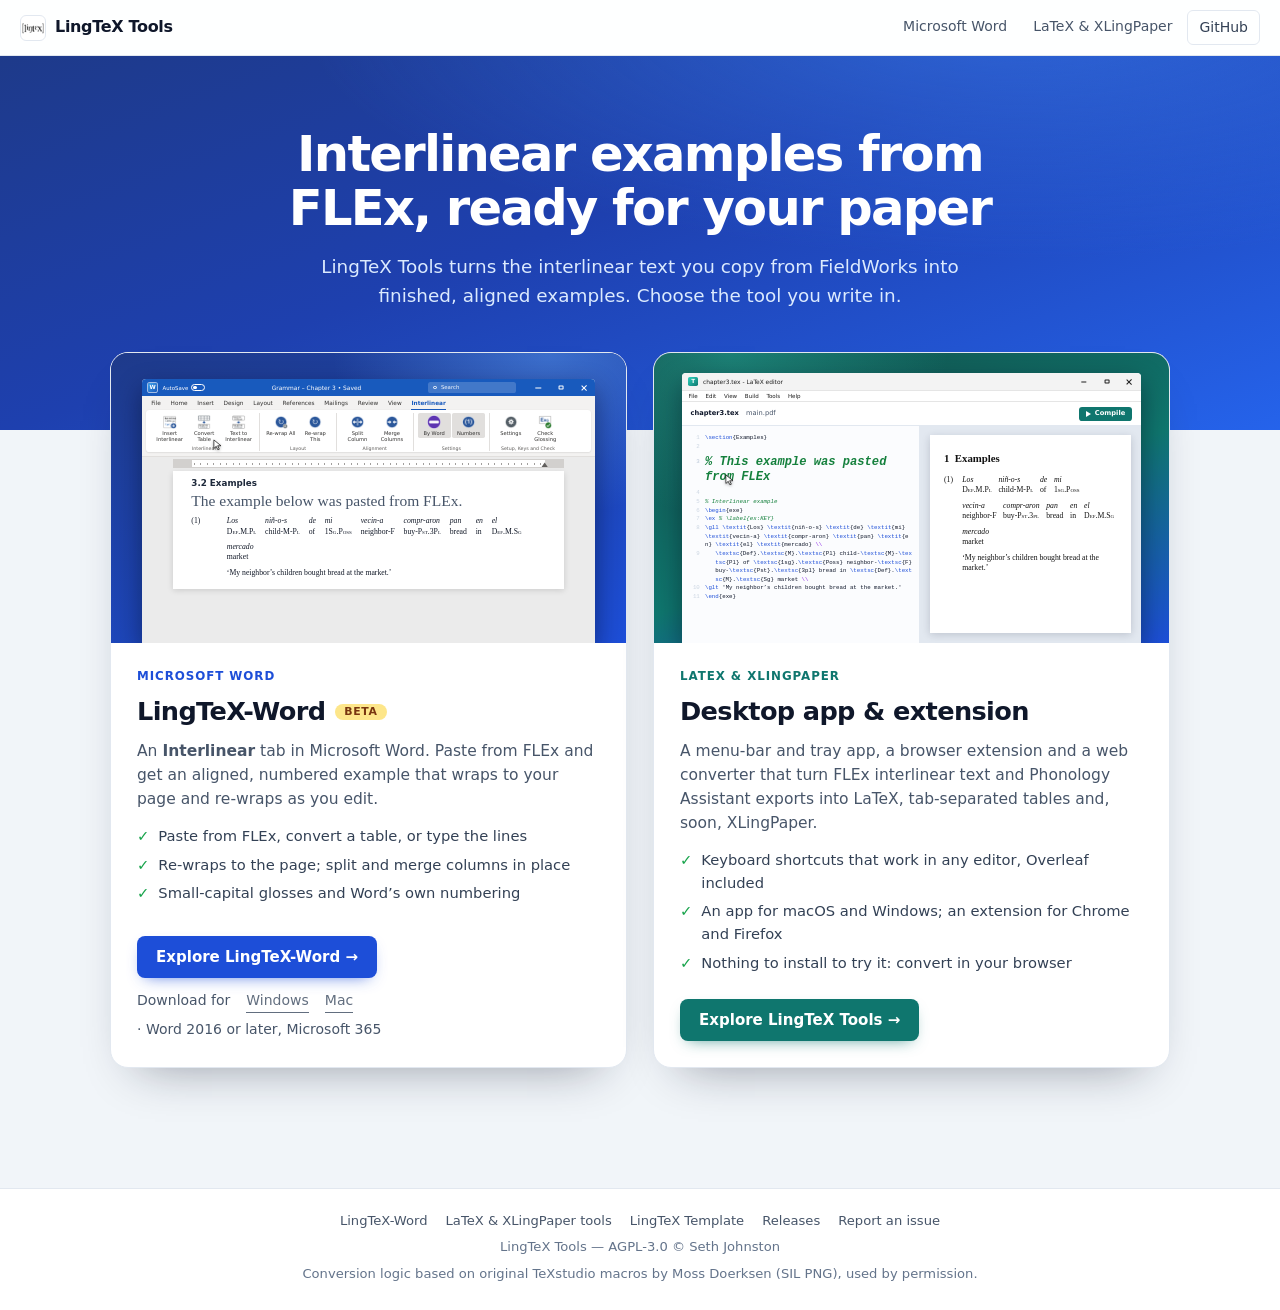
==== commit 94b7ec92: "docs: both demos first hide FLEx's Word line (Tools > Configure > Interlinear) Each demo now opens i" ====
--- a/docs/index.html
+++ b/docs/index.html
@@ -43,15 +43,16 @@
 
   <article class="choice word">
     <figure class="media-slot" data-video="word/media/word-loop.mp4" data-webm="word/media/word-loop.webm" data-poster="word/media/word-loop.jpg"
-            data-label="LingTeX-Word in use: an interlinear example copied in FLEx, inserted into Word with Insert Interlinear, and, after the margin moves, re-wrapped with Re-wrap All">
+            data-label="LingTeX-Word in use: FLEx's Word line hidden (Tools, Configure, Interlinear), leaving Morphemes, Lex. Gloss and Free, the example copied, inserted into Word with Insert Interlinear, and, after the margin moves, re-wrapped with Re-wrap All">
       <div class="placeholder mock" aria-hidden="true">
         <div class="mock-flex">
-          <div class="wm-titlebar"><span class="wm-icon wm-icon-flex">F</span><span class="wm-title">Sample - FieldWorks Language Explorer</span><span class="wm-controls"><i class="min"></i><i class="max"></i><i class="close"></i></span></div><div class="wm-menubar"><span>File</span><span>Send/Receive</span><span class="wm-menu-item mock-edit">Edit<span class="wm-ctx wm-dropdown mock-menu"><div class="dim">Undo<kbd>Ctrl+Z</kbd></div><div class="dim">Redo<kbd>Ctrl+Y</kbd></div><hr><div class="dim">Cut<kbd>Ctrl+X</kbd></div><div class="copy">Copy<kbd>Ctrl+C</kbd></div><div class="dim">Paste<kbd>Ctrl+V</kbd></div><hr><div>Select All<kbd>Ctrl+A</kbd></div></span></span><span>View</span><span>Data</span><span>Insert</span><span>Format</span><span>Tools</span><span>Parser</span><span>Window</span><span>Help</span></div><div class="wm-flex-main"><div class="wm-sidebar"><div class="wm-side-head">Texts &amp; Words</div><div class="wm-side-list"><span class="on">Interlinear Texts</span><span>Concordance</span><span>Complex Concordance</span><span>Word List Concordance</span><span>Analyses</span><span>Bulk Edit Wordforms</span><span>Statistics</span></div><div class="wm-areas"><span>Lexicon</span><span class="on">Texts &amp; Words</span><span>Grammar</span><span>Notebook</span><span>Lists</span></div></div><div class="wm-flex-pane"><div class="wm-pane-head"><b>Interlinear Texts</b><span>At the market</span></div><div class="wm-flex-tabs"><span>Info</span><span>Baseline</span><span>Gloss</span><span>Analyze</span><span>Tagging</span><b>Print View</b></div>
+          <div class="wm-titlebar"><span class="wm-icon wm-icon-flex">F</span><span class="wm-title">Sample - FieldWorks Language Explorer</span><span class="wm-controls"><i class="min"></i><i class="max"></i><i class="close"></i></span></div><div class="wm-menubar"><span>File</span><span>Send/Receive</span><span class="wm-menu-item mock-edit">Edit<span class="wm-ctx wm-dropdown mock-menu"><div class="dim">Undo<kbd>Ctrl+Z</kbd></div><div class="dim">Redo<kbd>Ctrl+Y</kbd></div><hr><div class="dim">Cut<kbd>Ctrl+X</kbd></div><div class="copy">Copy<kbd>Ctrl+C</kbd></div><div class="dim">Paste<kbd>Ctrl+V</kbd></div><hr><div>Select All<kbd>Ctrl+A</kbd></div></span></span><span>View</span><span>Data</span><span>Insert</span><span>Format</span><span class="wm-menu-item mock-tools">Tools<span class="wm-ctx wm-dropdown mock-tmenu"><div class="wm-submenu-host mock-cfg">Configure<b class="wm-arrow"></b><span class="wm-ctx wm-submenu mock-submenu"><div class="mock-interlin">Interlinear...</div><div>Restore Defaults...</div><hr><div>Set up Vernacular Writing Systems...</div><div>Set up Analysis Writing Systems...</div></span></div><hr><div>Spelling<b class="wm-arrow"></b></div><div>Utilities...</div><hr><div>Options...</div></span></span><span>Parser</span><span>Window</span><span>Help</span></div><div class="wm-flex-main"><div class="wm-sidebar"><div class="wm-side-head">Texts &amp; Words</div><div class="wm-side-list"><span class="on">Interlinear Texts</span><span>Concordance</span><span>Complex Concordance</span><span>Word List Concordance</span><span>Analyses</span><span>Bulk Edit Wordforms</span><span>Statistics</span></div><div class="wm-areas"><span>Lexicon</span><span class="on">Texts &amp; Words</span><span>Grammar</span><span>Notebook</span><span>Lists</span></div></div><div class="wm-flex-pane"><div class="wm-pane-head"><b>Interlinear Texts</b><span>At the market</span></div><div class="wm-flex-tabs"><span>Info</span><span>Baseline</span><span>Gloss</span><span>Analyze</span><span>Tagging</span><b>Print View</b><span>Text Chart</span></div>
           <div class="mock-flex-body"><div class="mock-text"><div class="mock-seg">1</div><div class="mock-lines"><div class="mock-sel"></div>
-            <div class="mock-bundles"><div class="mock-row"><div class="mock-bundle"><div class="mock-wd">Los</div><div class="mock-morphs"><div class="mock-m"><span>Los</span><span>DEF.M.PL</span></div></div></div><div class="mock-bundle"><div class="mock-wd">niños</div><div class="mock-morphs"><div class="mock-m"><span>niñ</span><span>child</span></div><div class="mock-m"><span>-o</span><span>M</span></div><div class="mock-m"><span>-s</span><span>PL</span></div></div></div><div class="mock-bundle"><div class="mock-wd">de</div><div class="mock-morphs"><div class="mock-m"><span>de</span><span>of</span></div></div></div><div class="mock-bundle"><div class="mock-wd">mi</div><div class="mock-morphs"><div class="mock-m"><span>mi</span><span>1SG.POSS</span></div></div></div><div class="mock-bundle"><div class="mock-wd">vecina</div><div class="mock-morphs"><div class="mock-m"><span>vecin</span><span>neighbor</span></div><div class="mock-m"><span>-a</span><span>F</span></div></div></div><div class="mock-bundle"><div class="mock-wd">compraron</div><div class="mock-morphs"><div class="mock-m"><span>compr</span><span>buy</span></div><div class="mock-m"><span>-aron</span><span>PST.3PL</span></div></div></div><div class="mock-bundle"><div class="mock-wd">pan</div><div class="mock-morphs"><div class="mock-m"><span>pan</span><span>bread</span></div></div></div></div><div class="mock-row"><div class="mock-bundle"><div class="mock-wd">en</div><div class="mock-morphs"><div class="mock-m"><span>en</span><span>in</span></div></div></div><div class="mock-bundle"><div class="mock-wd">el</div><div class="mock-morphs"><div class="mock-m"><span>el</span><span>DEF.M.SG</span></div></div></div><div class="mock-bundle"><div class="mock-wd">mercado</div><div class="mock-morphs"><div class="mock-m"><span>mercado</span><span>market</span></div></div></div></div></div>
+            <div class="mock-bundles"><div class="mock-row"><div class="mock-bundle wm-labels"><div class="mock-wd">Word</div><div class="mock-morphs"><div class="mock-m"><span>Morphemes</span><span>Lex. Gloss</span></div></div></div><div class="mock-bundle"><div class="mock-wd">Los</div><div class="mock-morphs"><div class="mock-m"><span>Los</span><span>DEF.M.PL</span></div></div></div><div class="mock-bundle"><div class="mock-wd">niños</div><div class="mock-morphs"><div class="mock-m"><span>niñ</span><span>child</span></div><div class="mock-m"><span>-o</span><span>M</span></div><div class="mock-m"><span>-s</span><span>PL</span></div></div></div><div class="mock-bundle"><div class="mock-wd">de</div><div class="mock-morphs"><div class="mock-m"><span>de</span><span>of</span></div></div></div><div class="mock-bundle"><div class="mock-wd">mi</div><div class="mock-morphs"><div class="mock-m"><span>mi</span><span>1SG.POSS</span></div></div></div><div class="mock-bundle"><div class="mock-wd">vecina</div><div class="mock-morphs"><div class="mock-m"><span>vecin</span><span>neighbor</span></div><div class="mock-m"><span>-a</span><span>F</span></div></div></div></div><div class="mock-row"><div class="mock-bundle"><div class="mock-wd">compraron</div><div class="mock-morphs"><div class="mock-m"><span>compr</span><span>buy</span></div><div class="mock-m"><span>-aron</span><span>PST.3PL</span></div></div></div><div class="mock-bundle"><div class="mock-wd">pan</div><div class="mock-morphs"><div class="mock-m"><span>pan</span><span>bread</span></div></div></div><div class="mock-bundle"><div class="mock-wd">en</div><div class="mock-morphs"><div class="mock-m"><span>en</span><span>in</span></div></div></div><div class="mock-bundle"><div class="mock-wd">el</div><div class="mock-morphs"><div class="mock-m"><span>el</span><span>DEF.M.SG</span></div></div></div><div class="mock-bundle"><div class="mock-wd">mercado</div><div class="mock-morphs"><div class="mock-m"><span>mercado</span><span>market</span></div></div></div></div></div>
             <div class="mock-free"><b>Free</b>My neighbor’s children bought bread at the market.</div>
           </div></div></div>
           </div></div>
+          <div class="wm-dlg mock-dlg"><div class="wm-titlebar"><span class="wm-icon wm-icon-flex">F</span><span class="wm-title">Configure Interlinear Lines</span><span class="wm-controls"><i class="close"></i></span></div><div class="wm-dlg-client"><div class="wm-dlg-desc">Select the writing systems to display for each line. Drag the lines to reorder them. Some restrictions apply in editable views.</div><div class="wm-dlg-web"><div class="wm-dlg-grid"><div></div><div></div><div></div><div class="gc">Baseline</div><div class="gc">Spa</div><div class="gc">Best<br>Analysis</div><div class="gc">Eng</div><div class="wm-dlg-grp"><span>&#8801;</span><div></div><div>Word</div><div class="gc"><i class="wm-cb on mock-cbword"></i></div><div class="gc"><i class="wm-cb"></i></div><div class="gc"></div><div class="gc"></div></div><div class="wm-dlg-grp"><span>&#8801;</span><div class="wm-dlg-row morph"><span>&#8801;</span><div>Morphemes</div><div class="gc"><i class="wm-cb on"></i></div><div class="gc"><i class="wm-cb"></i></div><div class="gc"></div><div class="gc"></div></div><div class="wm-dlg-row morph"><span>&#8801;</span><div>Lex. Entries</div><div class="gc"><i class="wm-cb"></i></div><div class="gc"><i class="wm-cb"></i></div><div class="gc"></div><div class="gc"></div></div><div class="wm-dlg-row morph"><span>&#8801;</span><div>Lex. Gloss</div><div class="gc"></div><div class="gc"></div><div class="gc"><i class="wm-cb on"></i></div><div class="gc"><i class="wm-cb"></i></div></div><div class="wm-dlg-row morph"><span>&#8801;</span><div>Lex. Gram. Info.</div><div class="gc"></div><div class="gc"></div><div class="gc"><i class="wm-cb"></i></div><div class="gc"><i class="wm-cb"></i></div></div></div><div class="wm-dlg-grp"><span>&#8801;</span><div></div><div>Word Gloss</div><div class="gc"></div><div class="gc"></div><div class="gc"></div><div class="gc"><i class="wm-cb"></i></div></div><div class="wm-dlg-grp"><span>&#8801;</span><div></div><div>Word Cat.</div><div class="gc"></div><div class="gc"></div><div class="gc"><i class="wm-cb"></i></div><div class="gc"><i class="wm-cb"></i></div></div><div class="wm-dlg-grp"><span></span><div class="wm-dlg-row"><span>&#8801;</span><div>Free Translation</div><div class="gc"></div><div class="gc"></div><div class="gc"></div><div class="gc"><i class="wm-cb on"></i></div></div><div class="wm-dlg-row"><span>&#8801;</span><div>Literal Translation</div><div class="gc"></div><div class="gc"></div><div class="gc"></div><div class="gc"><i class="wm-cb"></i></div></div><div class="wm-dlg-row"><span>&#8801;</span><div>Note</div><div class="gc"></div><div class="gc"><i class="wm-cb"></i></div><div class="gc"></div><div class="gc"><i class="wm-cb"></i></div></div><div class="wm-dlg-row"><span>&#8801;</span><div>Media</div><div class="gc"></div><div class="gc"><i class="wm-cb"></i></div><div class="gc"></div><div class="gc"><i class="wm-cb"></i></div></div></div></div></div><i class="wm-dlg-grip"></i><div class="wm-dlg-btns"><span>Help</span><span>Cancel</span><span class="wm-dlg-ok mock-dlgok">OK</span></div></div></div>
         </div>
         <div class="mock-win">
           <div class="wm-titlebar wm-word"><span class="wm-icon wm-icon-word">W</span><span class="wm-autosave">AutoSave <b></b></span><span class="wm-title">Grammar – Chapter 3 • Saved</span><span class="wm-search">Search</span><span class="wm-controls"><i class="min"></i><i class="max"></i><i class="close"></i></span></div>
@@ -62,16 +63,16 @@
             <p class="prose">The example below was pasted from FLEx.</p>
             <div class="mock-caret"></div><div class="igt"><span class="igt-num">(1)</span><div class="igt-body">
               <div class="igt-cols">
-                <span class="w"><i>Los</i><i>Los</i><span><span class="sc">Def.M.Pl</span></span></span>
-                <span class="w"><i>niños</i><i>niñ-o-s</i><span>child-<span class="sc">M</span>-<span class="sc">Pl</span></span></span>
-                <span class="w"><i>de</i><i>de</i><span>of</span></span>
-                <span class="w"><i>mi</i><i>mi</i><span><span class="sc">1Sg.Poss</span></span></span>
-                <span class="w"><i>vecina</i><i>vecin-a</i><span>neighbor-<span class="sc">F</span></span></span>
-                <span class="w"><i>compraron</i><i>compr-aron</i><span>buy-<span class="sc">Pst.3Pl</span></span></span>
-                <span class="w"><i>pan</i><i>pan</i><span>bread</span></span>
-                <span class="w"><i>en</i><i>en</i><span>in</span></span>
-                <span class="w"><i>el</i><i>el</i><span><span class="sc">Def.M.Sg</span></span></span>
-                <span class="w"><i>mercado</i><i>mercado</i><span>market</span></span>
+                <span class="w"><i>Los</i><span><span class="sc">Def.M.Pl</span></span></span>
+                <span class="w"><i>niñ-o-s</i><span>child-<span class="sc">M</span>-<span class="sc">Pl</span></span></span>
+                <span class="w"><i>de</i><span>of</span></span>
+                <span class="w"><i>mi</i><span><span class="sc">1Sg.Poss</span></span></span>
+                <span class="w"><i>vecin-a</i><span>neighbor-<span class="sc">F</span></span></span>
+                <span class="w"><i>compr-aron</i><span>buy-<span class="sc">Pst.3Pl</span></span></span>
+                <span class="w"><i>pan</i><span>bread</span></span>
+                <span class="w"><i>en</i><span>in</span></span>
+                <span class="w"><i>el</i><span><span class="sc">Def.M.Sg</span></span></span>
+                <span class="w"><i>mercado</i><span>market</span></span>
               </div>
               <div class="igt-free">‘My neighbor’s children bought bread at the market.’</div>
             </div></div>
@@ -102,14 +103,15 @@
   </article>
 
   <article class="choice latex">
-    <figure class="td-slot" role="img" aria-label="An interlinear example selected and copied in FLEx, pasted into a LaTeX editor with the LingTeX Tools shortcut as a gll example, then compiled and shown typeset">
+    <figure class="td-slot" role="img" aria-label="FLEx's Word line hidden (Tools, Configure, Interlinear), leaving Morphemes, Lex. Gloss and Free, then an interlinear example selected and copied in FLEx, pasted into a LaTeX editor with the LingTeX Tools shortcut as a gll example, then compiled and shown typeset">
       <div class="td-win td-flex" aria-hidden="true">
-        <div class="wm-titlebar"><span class="wm-icon wm-icon-flex">F</span><span class="wm-title">Sample - FieldWorks Language Explorer</span><span class="wm-controls"><i class="min"></i><i class="max"></i><i class="close"></i></span></div><div class="wm-menubar"><span>File</span><span>Send/Receive</span><span class="wm-menu-item td-edit">Edit<span class="wm-ctx wm-dropdown td-menu"><div class="dim">Undo<kbd>Ctrl+Z</kbd></div><div class="dim">Redo<kbd>Ctrl+Y</kbd></div><hr><div class="dim">Cut<kbd>Ctrl+X</kbd></div><div class="td-copy">Copy<kbd>Ctrl+C</kbd></div><div class="dim">Paste<kbd>Ctrl+V</kbd></div><hr><div>Select All<kbd>Ctrl+A</kbd></div></span></span><span>View</span><span>Data</span><span>Insert</span><span>Format</span><span>Tools</span><span>Parser</span><span>Window</span><span>Help</span></div><div class="wm-flex-main"><div class="wm-sidebar"><div class="wm-side-head">Texts &amp; Words</div><div class="wm-side-list"><span class="on">Interlinear Texts</span><span>Concordance</span><span>Complex Concordance</span><span>Word List Concordance</span><span>Analyses</span><span>Bulk Edit Wordforms</span><span>Statistics</span></div><div class="wm-areas"><span>Lexicon</span><span class="on">Texts &amp; Words</span><span>Grammar</span><span>Notebook</span><span>Lists</span></div></div><div class="wm-flex-pane"><div class="wm-pane-head"><b>Interlinear Texts</b><span>At the market</span></div><div class="wm-flex-tabs"><span>Info</span><span>Baseline</span><span>Gloss</span><span>Analyze</span><span>Tagging</span><b>Print View</b></div>
+        <div class="wm-titlebar"><span class="wm-icon wm-icon-flex">F</span><span class="wm-title">Sample - FieldWorks Language Explorer</span><span class="wm-controls"><i class="min"></i><i class="max"></i><i class="close"></i></span></div><div class="wm-menubar"><span>File</span><span>Send/Receive</span><span class="wm-menu-item td-edit">Edit<span class="wm-ctx wm-dropdown td-menu"><div class="dim">Undo<kbd>Ctrl+Z</kbd></div><div class="dim">Redo<kbd>Ctrl+Y</kbd></div><hr><div class="dim">Cut<kbd>Ctrl+X</kbd></div><div class="td-copy">Copy<kbd>Ctrl+C</kbd></div><div class="dim">Paste<kbd>Ctrl+V</kbd></div><hr><div>Select All<kbd>Ctrl+A</kbd></div></span></span><span>View</span><span>Data</span><span>Insert</span><span>Format</span><span class="wm-menu-item td-tools">Tools<span class="wm-ctx wm-dropdown td-tmenu"><div class="wm-submenu-host td-cfg">Configure<b class="wm-arrow"></b><span class="wm-ctx wm-submenu td-submenu"><div class="td-interlin">Interlinear...</div><div>Restore Defaults...</div><hr><div>Set up Vernacular Writing Systems...</div><div>Set up Analysis Writing Systems...</div></span></div><hr><div>Spelling<b class="wm-arrow"></b></div><div>Utilities...</div><hr><div>Options...</div></span></span><span>Parser</span><span>Window</span><span>Help</span></div><div class="wm-flex-main"><div class="wm-sidebar"><div class="wm-side-head">Texts &amp; Words</div><div class="wm-side-list"><span class="on">Interlinear Texts</span><span>Concordance</span><span>Complex Concordance</span><span>Word List Concordance</span><span>Analyses</span><span>Bulk Edit Wordforms</span><span>Statistics</span></div><div class="wm-areas"><span>Lexicon</span><span class="on">Texts &amp; Words</span><span>Grammar</span><span>Notebook</span><span>Lists</span></div></div><div class="wm-flex-pane"><div class="wm-pane-head"><b>Interlinear Texts</b><span>At the market</span></div><div class="wm-flex-tabs"><span>Info</span><span>Baseline</span><span>Gloss</span><span>Analyze</span><span>Tagging</span><b>Print View</b><span>Text Chart</span></div>
         <div class="td-flex-body"><div class="td-text"><div class="td-seg">1</div><div class="td-lines"><div class="td-sel"></div>
-          <div class="td-bundles"><div class="td-row"><div class="td-bundle"><div class="td-wd">Los</div><div class="td-morphs"><div class="td-m"><span>Los</span><span>DEF.M.PL</span></div></div></div><div class="td-bundle"><div class="td-wd">niños</div><div class="td-morphs"><div class="td-m"><span>niñ</span><span>child</span></div><div class="td-m"><span>-o</span><span>M</span></div><div class="td-m"><span>-s</span><span>PL</span></div></div></div><div class="td-bundle"><div class="td-wd">de</div><div class="td-morphs"><div class="td-m"><span>de</span><span>of</span></div></div></div><div class="td-bundle"><div class="td-wd">mi</div><div class="td-morphs"><div class="td-m"><span>mi</span><span>1SG.POSS</span></div></div></div><div class="td-bundle"><div class="td-wd">vecina</div><div class="td-morphs"><div class="td-m"><span>vecin</span><span>neighbor</span></div><div class="td-m"><span>-a</span><span>F</span></div></div></div><div class="td-bundle"><div class="td-wd">compraron</div><div class="td-morphs"><div class="td-m"><span>compr</span><span>buy</span></div><div class="td-m"><span>-aron</span><span>PST.3PL</span></div></div></div><div class="td-bundle"><div class="td-wd">pan</div><div class="td-morphs"><div class="td-m"><span>pan</span><span>bread</span></div></div></div></div><div class="td-row"><div class="td-bundle"><div class="td-wd">en</div><div class="td-morphs"><div class="td-m"><span>en</span><span>in</span></div></div></div><div class="td-bundle"><div class="td-wd">el</div><div class="td-morphs"><div class="td-m"><span>el</span><span>DEF.M.SG</span></div></div></div><div class="td-bundle"><div class="td-wd">mercado</div><div class="td-morphs"><div class="td-m"><span>mercado</span><span>market</span></div></div></div></div></div>
+          <div class="td-bundles"><div class="td-row"><div class="td-bundle wm-labels"><div class="td-wd">Word</div><div class="td-morphs"><div class="td-m"><span>Morphemes</span><span>Lex. Gloss</span></div></div></div><div class="td-bundle"><div class="td-wd">Los</div><div class="td-morphs"><div class="td-m"><span>Los</span><span>DEF.M.PL</span></div></div></div><div class="td-bundle"><div class="td-wd">niños</div><div class="td-morphs"><div class="td-m"><span>niñ</span><span>child</span></div><div class="td-m"><span>-o</span><span>M</span></div><div class="td-m"><span>-s</span><span>PL</span></div></div></div><div class="td-bundle"><div class="td-wd">de</div><div class="td-morphs"><div class="td-m"><span>de</span><span>of</span></div></div></div><div class="td-bundle"><div class="td-wd">mi</div><div class="td-morphs"><div class="td-m"><span>mi</span><span>1SG.POSS</span></div></div></div><div class="td-bundle"><div class="td-wd">vecina</div><div class="td-morphs"><div class="td-m"><span>vecin</span><span>neighbor</span></div><div class="td-m"><span>-a</span><span>F</span></div></div></div></div><div class="td-row"><div class="td-bundle"><div class="td-wd">compraron</div><div class="td-morphs"><div class="td-m"><span>compr</span><span>buy</span></div><div class="td-m"><span>-aron</span><span>PST.3PL</span></div></div></div><div class="td-bundle"><div class="td-wd">pan</div><div class="td-morphs"><div class="td-m"><span>pan</span><span>bread</span></div></div></div><div class="td-bundle"><div class="td-wd">en</div><div class="td-morphs"><div class="td-m"><span>en</span><span>in</span></div></div></div><div class="td-bundle"><div class="td-wd">el</div><div class="td-morphs"><div class="td-m"><span>el</span><span>DEF.M.SG</span></div></div></div><div class="td-bundle"><div class="td-wd">mercado</div><div class="td-morphs"><div class="td-m"><span>mercado</span><span>market</span></div></div></div></div></div>
           <div class="td-free"><b>Free</b>My neighbor’s children bought bread at the market.</div>
         </div></div></div>
         </div></div>
+        <div class="wm-dlg td-dlg"><div class="wm-titlebar"><span class="wm-icon wm-icon-flex">F</span><span class="wm-title">Configure Interlinear Lines</span><span class="wm-controls"><i class="close"></i></span></div><div class="wm-dlg-client"><div class="wm-dlg-desc">Select the writing systems to display for each line. Drag the lines to reorder them. Some restrictions apply in editable views.</div><div class="wm-dlg-web"><div class="wm-dlg-grid"><div></div><div></div><div></div><div class="gc">Baseline</div><div class="gc">Spa</div><div class="gc">Best<br>Analysis</div><div class="gc">Eng</div><div class="wm-dlg-grp"><span>&#8801;</span><div></div><div>Word</div><div class="gc"><i class="wm-cb on td-cbword"></i></div><div class="gc"><i class="wm-cb"></i></div><div class="gc"></div><div class="gc"></div></div><div class="wm-dlg-grp"><span>&#8801;</span><div class="wm-dlg-row morph"><span>&#8801;</span><div>Morphemes</div><div class="gc"><i class="wm-cb on"></i></div><div class="gc"><i class="wm-cb"></i></div><div class="gc"></div><div class="gc"></div></div><div class="wm-dlg-row morph"><span>&#8801;</span><div>Lex. Entries</div><div class="gc"><i class="wm-cb"></i></div><div class="gc"><i class="wm-cb"></i></div><div class="gc"></div><div class="gc"></div></div><div class="wm-dlg-row morph"><span>&#8801;</span><div>Lex. Gloss</div><div class="gc"></div><div class="gc"></div><div class="gc"><i class="wm-cb on"></i></div><div class="gc"><i class="wm-cb"></i></div></div><div class="wm-dlg-row morph"><span>&#8801;</span><div>Lex. Gram. Info.</div><div class="gc"></div><div class="gc"></div><div class="gc"><i class="wm-cb"></i></div><div class="gc"><i class="wm-cb"></i></div></div></div><div class="wm-dlg-grp"><span>&#8801;</span><div></div><div>Word Gloss</div><div class="gc"></div><div class="gc"></div><div class="gc"></div><div class="gc"><i class="wm-cb"></i></div></div><div class="wm-dlg-grp"><span>&#8801;</span><div></div><div>Word Cat.</div><div class="gc"></div><div class="gc"></div><div class="gc"><i class="wm-cb"></i></div><div class="gc"><i class="wm-cb"></i></div></div><div class="wm-dlg-grp"><span></span><div class="wm-dlg-row"><span>&#8801;</span><div>Free Translation</div><div class="gc"></div><div class="gc"></div><div class="gc"></div><div class="gc"><i class="wm-cb on"></i></div></div><div class="wm-dlg-row"><span>&#8801;</span><div>Literal Translation</div><div class="gc"></div><div class="gc"></div><div class="gc"></div><div class="gc"><i class="wm-cb"></i></div></div><div class="wm-dlg-row"><span>&#8801;</span><div>Note</div><div class="gc"></div><div class="gc"><i class="wm-cb"></i></div><div class="gc"></div><div class="gc"><i class="wm-cb"></i></div></div><div class="wm-dlg-row"><span>&#8801;</span><div>Media</div><div class="gc"></div><div class="gc"><i class="wm-cb"></i></div><div class="gc"></div><div class="gc"><i class="wm-cb"></i></div></div></div></div></div><i class="wm-dlg-grip"></i><div class="wm-dlg-btns"><span>Help</span><span>Cancel</span><span class="wm-dlg-ok td-dlgok">OK</span></div></div></div>
       </div>
       <div class="td-win td-editor" aria-hidden="true">
         <div class="wm-titlebar"><span class="wm-icon wm-icon-tex">T</span><span class="wm-title">chapter3.tex - LaTeX editor</span><span class="wm-controls"><i class="min"></i><i class="max"></i><i class="close"></i></span></div><div class="wm-menubar"><span>File</span><span>Edit</span><span>View</span><span>Build</span><span>Tools</span><span>Help</span></div>
--- a/docs/assets/win-mock.css
+++ b/docs/assets/win-mock.css
@@ -71,3 +71,38 @@
 .wm-ctx kbd { color: #6b6b6b; font: inherit; }
 .wm-ctx .dim, .wm-ctx .dim kbd { color: #a8a8a8; }
 .wm-ctx hr { margin: .3cqw .3cqw .3cqw 2.6cqw; border: 0; border-top: 1px solid #d9d9d9; }
+
+/* FLEx: Tools > Configure submenu, the Print View's bold label pile, and the
+   Configure Interlinear Lines dialog.  From FieldWorks 9.3's own sources
+   (ConfigureInterlinDialog .resx/.Designer.cs/.cs, ConfigureInterlinear.css,
+   InterlinVc): title, one-line instruction, a grid of checkboxes -- lines as
+   rows, writing systems as columns (Baseline, vernaculars, Best Analysis,
+   analyses) -- mauve morpheme rows, drag handles, empty cells where a line
+   cannot use a writing system, and OK / Cancel / Help.  Each demo animates it
+   with its own classes (mock-*, td-*). */
+.wm-submenu-host { position: relative; }
+.wm-submenu { left: calc(100% - .3cqw); top: -.4cqw; width: 24cqw; }
+.wm-arrow { align-self: center; width: 0; height: 0; margin-right: -.7cqw; border-top: .33cqw solid transparent; border-bottom: .33cqw solid transparent; border-left: .38cqw solid currentColor; }
+
+.wm-labels > div:first-child, .wm-labels span { color: #000 !important; font: 700 1.2cqw/2.08cqw 'Segoe UI', system-ui, sans-serif !important; }
+.wm-labels span:last-child { line-height: normal !important; font-size: 1.25cqw !important; }
+
+.wm-dlg { position: absolute; inset: 0; z-index: 5; width: 64.3cqw; height: 37.9cqw; margin: auto; display: flex; flex-direction: column; background: #f0f0f0; border: 1px solid #7a7a7a; box-shadow: 0 1cqw 3cqw rgba(0,0,0,.35); opacity: 0; text-align: left; }
+.wm-dlg .wm-titlebar { height: 2.8cqw; gap: .8cqw; padding-left: .9cqw; font-size: 1.05cqw; }
+.wm-dlg .wm-icon { width: 1.5cqw; height: 1.5cqw; font-size: .9cqw; }
+.wm-dlg .wm-controls i { width: 4cqw; }
+.wm-dlg-client { position: relative; flex: 1; min-height: 0; display: grid; grid-template-rows: 2.16cqw minmax(0, 1fr) 2.7cqw; color: #000; font: 1cqw/1.3 'Microsoft Sans Serif', Tahoma, Arial, sans-serif; }
+.wm-dlg-desc { padding: .1cqw 0 0 .27cqw; white-space: nowrap; overflow: hidden; }
+.wm-dlg-web { min-height: 0; margin: .9cqw; overflow: hidden; background: #fff; }
+.wm-dlg-grid, .wm-dlg-grp { display: grid; grid-template-columns: 2em 2em 8em repeat(4, 4em); }
+.wm-dlg-grid { font: 1.44cqw/1.15 Arial, 'Liberation Sans', sans-serif; white-space: nowrap; }
+.wm-dlg-grp { grid-column: 1 / -1; }
+.wm-dlg-grp > span, .wm-dlg-row > span { color: #555; text-align: center; }
+.wm-dlg-row { grid-column: 2 / -1; display: grid; grid-template-columns: 2em 8em repeat(4, 4em); }
+.wm-dlg-row.morph { background: #c18cb1; }
+.wm-dlg-grid .gc { min-height: 2.1cqw; border-top: 1px solid #dfdfdf; border-left: 1px solid #dfdfdf; text-align: center; }
+.wm-cb { position: relative; display: inline-block; vertical-align: top; width: 1.17cqw; height: 1.17cqw; margin: .27cqw .27cqw 0 .36cqw; background: #fff; border: 1px solid #333; }
+.wm-cb.on::after { content: ''; position: absolute; left: 30%; top: 5%; width: 35%; height: 65%; border: solid #1f1f1f; border-width: 0 .16cqw .16cqw 0; transform: rotate(45deg); }
+.wm-dlg-btns { display: flex; flex-direction: row-reverse; gap: .54cqw; padding: .27cqw .54cqw 0 0; }
+.wm-dlg-btns span { position: relative; display: grid; place-items: center; width: 6.75cqw; height: 2.07cqw; background: #e1e1e1; border: 1px solid #adadad; }
+.wm-dlg-grip { position: absolute; right: .1cqw; bottom: .1cqw; width: 1.1cqw; height: 1.1cqw; background: radial-gradient(circle, #9a9a9a 30%, transparent 40%) 0 0 / .37cqw .37cqw; clip-path: polygon(100% 0, 100% 100%, 0 100%); }
--- a/docs/assets/site.css
+++ b/docs/assets/site.css
@@ -237,7 +237,9 @@
 }
 .media-slot.has-media .placeholder { display: none; }
 
-/* The mock: one 16-second loop in pure CSS, dressed as Windows. An example is
+/* The mock: one 24-second loop in pure CSS, dressed as Windows. First FLEx's lines are
+   set to Morphemes and Lex. Gloss (Tools > Configure > Interlinear..., untick Word
+   under Baseline, OK). Then An example is
    selected and copied in a FLEx window; Word slides in and Insert Interlinear
    draws it; then the ruler's right margin is dragged in. The example keeps its
    width, as a LingTeX example does until something re-wraps it (leaving it, a
@@ -250,28 +252,28 @@
 .mock { position: absolute; inset: 0; padding: 5% 6% 0; display: flex; line-height: 1.3; background:
   radial-gradient(60% 80% at 85% 0%, rgba(96,165,250,.45), transparent 70%),
   linear-gradient(160deg, var(--blue-900), var(--blue-700)); }
-.mock-win { flex: 1; min-width: 0; display: flex; flex-direction: column; overflow: hidden; background: #fff; border-radius: .8cqw .8cqw 0 0; box-shadow: 0 2cqw 5cqw rgba(2,6,23,.45); animation: mock-word-win 16s ease-in-out infinite; }
-.mock-insert-btn { animation: mock-btn 16s linear infinite; }
-.mock-rewrap-btn { animation: mock-btn-rw 16s linear infinite; }
-.mock-tip { position: absolute; left: 0; top: calc(100% + .5cqw); z-index: 5; width: 21cqw; padding: .8cqw 1cqw; background: #fff; border: 1px solid #c8c6c4; box-shadow: 0 .4cqw 1.2cqw rgba(0,0,0,.18); color: #323130; font: 1.05cqw/1.35 'Segoe UI', system-ui, sans-serif; text-align: left; opacity: 0; animation: mock-tip 16s linear infinite; }
+.mock-win { flex: 1; min-width: 0; display: flex; flex-direction: column; overflow: hidden; background: #fff; border-radius: .8cqw .8cqw 0 0; box-shadow: 0 2cqw 5cqw rgba(2,6,23,.45); animation: mock-word-win 24s ease-in-out infinite; }
+.mock-insert-btn { animation: mock-btn 24s linear infinite; }
+.mock-rewrap-btn { animation: mock-btn-rw 24s linear infinite; }
+.mock-tip { position: absolute; left: 0; top: calc(100% + .5cqw); z-index: 5; width: 21cqw; padding: .8cqw 1cqw; background: #fff; border: 1px solid #c8c6c4; box-shadow: 0 .4cqw 1.2cqw rgba(0,0,0,.18); color: #323130; font: 1.05cqw/1.35 'Segoe UI', system-ui, sans-serif; text-align: left; opacity: 0; animation: mock-tip 24s linear infinite; }
 .mock-tip b { display: block; margin-bottom: .3cqw; font-weight: 600; }
 .mock-tip-rewrap { animation-name: mock-tip-rw; }
 .mock-page { position: relative; flex: 1; min-height: 0; display: flex; flex-direction: column; align-items: center; overflow: hidden; background: #ebebeb; }
 .mock-ruler { position: relative; flex-shrink: 0; width: 76cqw; height: 1.7cqw; margin: .5cqw 0 .5cqw; border: 1px solid #d2d0ce; background: repeating-linear-gradient(90deg, #a19f9d 0 1px, transparent 1px 1.27cqw) 0 55% / 100% 32% no-repeat, #fff; }
 .mock-ruler::before, .mock-ruler::after { content: ''; position: absolute; top: 0; bottom: 0; background: #d2d0ce; }
 .mock-ruler::before { left: 0; width: 3.6cqw; }
-.mock-ruler::after { right: 0; width: 3.6cqw; animation: mock-margin 16s ease-in-out infinite; }
-.mock-ruler i { position: absolute; z-index: 1; right: 3.6cqw; bottom: 0; width: 1.2cqw; height: .9cqw; background: #605e5c; clip-path: polygon(50% 0, 100% 100%, 0 100%); transform: translateX(50%); animation: mock-handle 16s ease-in-out infinite; }
-.mock-sheet { flex-shrink: 0; width: 76cqw; padding: 1.4cqw 3.6cqw 2cqw; background: #fff; box-shadow: 0 .3cqw 1.2cqw rgba(0,0,0,.14); color: #111827; font-family: var(--serif); font-size: 1.5cqw; line-height: 1.35; animation: mock-pad 16s ease-in-out infinite; }
+.mock-ruler::after { right: 0; width: 3.6cqw; animation: mock-margin 24s ease-in-out infinite; }
+.mock-ruler i { position: absolute; z-index: 1; right: 3.6cqw; bottom: 0; width: 1.2cqw; height: .9cqw; background: #605e5c; clip-path: polygon(50% 0, 100% 100%, 0 100%); transform: translateX(50%); animation: mock-handle 24s ease-in-out infinite; }
+.mock-sheet { flex-shrink: 0; width: 76cqw; padding: 1.4cqw 3.6cqw 2cqw; background: #fff; box-shadow: 0 .3cqw 1.2cqw rgba(0,0,0,.14); color: #111827; font-family: var(--serif); font-size: 1.5cqw; line-height: 1.35; animation: mock-pad 24s ease-in-out infinite; }
 .mock-sheet h4 { margin: 0 0 .6cqw; color: var(--slate-800); font: 700 1.7cqw var(--font); }
 .mock-sheet p.prose { margin: 0 0 .9cqw; color: var(--slate-600); }
 .mock-caret { position: relative; height: 0; }
-.mock-caret::after { content: ''; position: absolute; left: 0; top: 0; width: .2cqw; height: 1.9cqw; background: #111827; opacity: 0; animation: mock-caret 16s linear infinite; }
+.mock-caret::after { content: ''; position: absolute; left: 0; top: 0; width: .2cqw; height: 1.9cqw; background: #111827; opacity: 0; animation: mock-caret 24s linear infinite; }
 .igt { display: flex; gap: 2.4cqw; }
 /* The example's width is animated on its own: it stays as drawn when the margin
    moves, and only takes the new width when Re-wrap All runs (68.8cqw and 44.8cqw
    are the sheet's text width at the two margins). */
-.mock .igt { border-radius: .4cqw; animation: mock-insert 16s ease-out infinite, mock-igt 16s linear infinite; }
+.mock .igt { border-radius: .4cqw; animation: mock-insert 24s ease-out infinite, mock-igt 24s linear infinite; }
 .igt-num { flex-shrink: 0; width: 4.5cqw; }
 .igt-body { flex: 1; min-width: 0; }
 .igt-cols { display: flex; flex-wrap: wrap; column-gap: 1.7cqw; row-gap: .9cqw; }
@@ -281,90 +283,133 @@
 .igt-free { margin-top: 1cqw; }
 
 /* FLEx, over the Word window until the copy */
-.mock-flex { position: absolute; left: 6cqw; right: 6cqw; top: 5cqw; bottom: 0; z-index: 2; display: flex; flex-direction: column; overflow: hidden; background: #fff; border-radius: .8cqw .8cqw 0 0; box-shadow: 0 2cqw 5cqw rgba(2,6,23,.45); opacity: 0; animation: mock-flex-win 16s ease-in-out infinite; }
+.mock-flex { position: absolute; left: 6cqw; right: 6cqw; top: 5cqw; bottom: 0; z-index: 2; display: flex; flex-direction: column; overflow: hidden; background: #fff; border-radius: .8cqw .8cqw 0 0; box-shadow: 0 2cqw 5cqw rgba(2,6,23,.45); opacity: 0; animation: mock-flex-win 24s ease-in-out infinite; }
 .mock-flex-body { flex: 1; padding: 2.4cqw 2.6cqw; }
 .mock-text { display: flex; gap: 1.6cqw; color: #111827; font-family: var(--serif); font-size: 1.6cqw; }
-.mock-seg { flex-shrink: 0; padding-top: .2cqw; color: var(--slate-500); font: 1.2cqw var(--font); }
+.mock-seg { flex-shrink: 0; padding-top: .2cqw; color: #000; font: 700 1.2cqw var(--font); }
 .mock-lines { position: relative; flex: 1; min-width: 0; }
-.mock-sel { position: absolute; left: -.6cqw; top: -.6cqw; bottom: -.6cqw; width: 0; background: rgba(0,120,215,.25); animation: mock-sel 16s linear infinite; }
+.mock-sel { position: absolute; left: -.6cqw; top: -.6cqw; bottom: -.6cqw; width: 0; background: rgba(0,120,215,.25); animation: mock-sel 24s linear infinite; }
 /* Rows are fixed in the markup, filled to about 90% of the pane (the way FLEx
    wraps), so the text breaks in the same places at every size and the
    cursor's measured stops stay on target. */
 .mock-bundles { position: relative; display: flex; flex-direction: column; row-gap: 1.6cqw; }
 .mock-row { display: flex; column-gap: 2.2cqw; }
+/* A word never squeezes: an over-full row shows it (and the rows are re-filled), rather than its morphemes breaking apart. */
+.mock-row > *, .mock-morphs > * { flex-shrink: 0; }
 .mock-bundle { display: flex; flex-direction: column; gap: .45cqw; }
-.mock-wd { font-weight: 600; }
-.mock-morphs { display: flex; gap: .9cqw; }
+.mock-wd { height: 2.08cqw; overflow: hidden; font-weight: 600; animation: mock-wordline 24s ease-in-out infinite; }
+.mock-morphs { display: flex; gap: .9cqw; animation: mock-morphgap 24s ease-in-out infinite; }
 .mock-m { display: flex; flex-direction: column; gap: .35cqw; }
 .mock-m span:last-child { color: #334155; font: 1.3cqw var(--font); }
 .mock-free { position: relative; margin-top: 2cqw; color: #334155; font: 1.4cqw var(--font); }
 .mock-free b { margin-right: 1cqw; color: var(--slate-500); font-weight: 600; }
-.mock-menu { animation: mock-menu 16s linear infinite; }
-.mock-edit { animation: mock-menubtn 16s linear infinite; }
-.mock-menu .copy { animation: mock-copy 16s linear infinite; }
-
-.mock-cursor { position: absolute; left: 20%; top: 30%; z-index: 6; width: 2.2cqw; pointer-events: none; filter: drop-shadow(0 .2cqw .3cqw rgba(0,0,0,.35)); animation: mock-cursor 16s ease-in-out infinite; }
+.mock-menu { animation: mock-menu 24s linear infinite; }
+.mock-edit { animation: mock-menubtn 24s linear infinite; }
+.mock-menu .copy { animation: mock-copy 24s linear infinite; }
+
+.mock-cursor { position: absolute; left: 20%; top: 30%; z-index: 6; width: 2.2cqw; pointer-events: none; filter: drop-shadow(0 .2cqw .3cqw rgba(0,0,0,.35)); animation: mock-cursor 24s ease-in-out infinite; }
 .mock-long .mock-cursor { animation-name: mock-cursor-long; }
 .mock-cursor svg { display: block; width: 100%; height: auto; margin: -.18cqw 0 0 -.37cqw; }
-.mock-cursor::after { content: ''; position: absolute; left: -1.6cqw; top: -1.6cqw; width: 3.2cqw; height: 3.2cqw; border-radius: 50%; background: rgba(0,120,215,.45); opacity: 0; animation: mock-click 16s linear infinite; }
-
-@keyframes mock-flex-win { 0%, 30% { opacity: 1; transform: none; } 35%, 94% { opacity: 0; transform: translateX(-6%); } 98%, 100% { opacity: 1; transform: none; } }
-@keyframes mock-word-win { 0%, 30% { opacity: 0; transform: translateX(6%); } 35%, 94% { opacity: 1; transform: none; } 98%, 100% { opacity: 0; transform: translateX(6%); } }
-@keyframes mock-sel    { 0%, 3% { width: 0; } 15%, 36% { width: calc(100% + 1.2cqw); } 37%, 100% { width: 0; } }
-@keyframes mock-menu   { 0%, 18.2% { opacity: 0; } 18.5%, 26.5% { opacity: 1; } 27%, 100% { opacity: 0; } }
-@keyframes mock-menubtn { 0%, 17.9% { background: transparent; box-shadow: none; } 18%, 26.9% { background: #cce8ff; box-shadow: inset 0 0 0 1px #99d1ff; } 27%, 100% { background: transparent; box-shadow: none; } }
-@keyframes mock-copy   { 0%, 21.5% { background: transparent; border-color: transparent; } 22%, 26.5% { background: #cce8ff; border-color: #99d1ff; } 27%, 100% { background: transparent; border-color: transparent; } }
-@keyframes mock-caret  { 0%, 35% { opacity: 0; } 35.5%, 37.5% { opacity: 1; } 38%, 39% { opacity: 0; } 39.5%, 41.5% { opacity: 1; } 42%, 100% { opacity: 0; } }
-@keyframes mock-btn    { 0%, 37.5% { background: transparent; } 38%, 40.7% { background: #e1dfdd; } 40.8%, 41.8% { background: #c8c6c4; } 42%, 46% { background: #e1dfdd; } 46.5%, 100% { background: transparent; } }
-@keyframes mock-btn-rw { 0%, 65.5% { background: transparent; } 66%, 69.2% { background: #e1dfdd; } 69.3%, 70.3% { background: #c8c6c4; } 70.5%, 72% { background: #e1dfdd; } 72.5%, 100% { background: transparent; } }
-@keyframes mock-tip    { 0%, 39% { opacity: 0; } 39.5%, 45.5% { opacity: 1; } 46%, 100% { opacity: 0; } }
-@keyframes mock-tip-rw { 0%, 67% { opacity: 0; } 67.5%, 72.5% { opacity: 1; } 73%, 100% { opacity: 0; } }
-@keyframes mock-insert { 0%, 41.5% { opacity: 0; background: rgba(253,230,138,0); } 42% { opacity: 1; background: rgba(253,230,138,.9); } 52%, 69.9% { opacity: 1; background: rgba(253,230,138,0); } 70.2% { background: rgba(253,230,138,.9); } 78%, 100% { opacity: 1; background: rgba(253,230,138,0); } }
-@keyframes mock-igt    { 0%, 69.9% { width: 68.8cqw; } 70%, 98% { width: 44.8cqw; } 99%, 100% { width: 68.8cqw; } }
-@keyframes mock-pad    { 0%, 54% { padding-right: 3.6cqw; } 62%, 98% { padding-right: 27.6cqw; } 99%, 100% { padding-right: 3.6cqw; } }
-@keyframes mock-margin { 0%, 54% { width: 3.6cqw; } 62%, 98% { width: 27.6cqw; } 99%, 100% { width: 3.6cqw; } }
-@keyframes mock-handle { 0%, 54% { right: 3.6cqw; } 62%, 98% { right: 27.6cqw; } 99%, 100% { right: 3.6cqw; } }
+.mock-cursor::after { content: ''; position: absolute; left: -1.6cqw; top: -1.6cqw; width: 3.2cqw; height: 3.2cqw; border-radius: 50%; background: rgba(0,120,215,.45); opacity: 0; animation: mock-click 24s linear infinite; }
+
+@keyframes mock-flex-win { 0%, 53.33% { opacity: 1; transform: none; } 56.67%, 96% { opacity: 0; transform: translateX(-6%); } 98.67%, 100% { opacity: 1; transform: none; } }
+@keyframes mock-word-win { 0%, 53.33% { opacity: 0; transform: translateX(6%); } 56.67%, 96% { opacity: 1; transform: none; } 98.67%, 100% { opacity: 0; transform: translateX(6%); } }
+@keyframes mock-sel    { 0%, 35.33% { width: 0; } 43.33%, 57.33% { width: calc(100% + 1.2cqw); } 58%, 100% { width: 0; } }
+@keyframes mock-menu   { 0%, 45.47% { opacity: 0; } 45.67%, 51% { opacity: 1; } 51.33%, 100% { opacity: 0; } }
+@keyframes mock-menubtn { 0%, 45.27% { background: transparent; box-shadow: none; } 45.33%, 51.27% { background: #cce8ff; box-shadow: inset 0 0 0 1px #99d1ff; } 51.33%, 100% { background: transparent; box-shadow: none; } }
+@keyframes mock-copy   { 0%, 47.67% { background: transparent; border-color: transparent; } 48%, 51% { background: #cce8ff; border-color: #99d1ff; } 51.33%, 100% { background: transparent; border-color: transparent; } }
+@keyframes mock-caret  { 0%, 56.67% { opacity: 0; } 57%, 58.33% { opacity: 1; } 58.67%, 59.33% { opacity: 0; } 59.67%, 61% { opacity: 1; } 61.33%, 100% { opacity: 0; } }
+@keyframes mock-btn    { 0%, 58.33% { background: transparent; } 58.67%, 60.47% { background: #e1dfdd; } 60.53%, 61.2% { background: #c8c6c4; } 61.33%, 64% { background: #e1dfdd; } 64.33%, 100% { background: transparent; } }
+@keyframes mock-btn-rw { 0%, 77% { background: transparent; } 77.33%, 79.47% { background: #e1dfdd; } 79.53%, 80.2% { background: #c8c6c4; } 80.33%, 81.33% { background: #e1dfdd; } 81.67%, 100% { background: transparent; } }
+@keyframes mock-tip    { 0%, 59.33% { opacity: 0; } 59.67%, 63.67% { opacity: 1; } 64%, 100% { opacity: 0; } }
+@keyframes mock-tip-rw { 0%, 78% { opacity: 0; } 78.33%, 81.67% { opacity: 1; } 82%, 100% { opacity: 0; } }
+@keyframes mock-insert { 0%, 61% { opacity: 0; background: rgba(253,230,138,0); } 61.33% { opacity: 1; background: rgba(253,230,138,.9); } 68%, 79.93% { opacity: 1; background: rgba(253,230,138,0); } 80.13% { background: rgba(253,230,138,.9); } 85.33%, 100% { opacity: 1; background: rgba(253,230,138,0); } }
+@keyframes mock-igt    { 0%, 79.93% { width: 68.8cqw; } 80%, 98.67% { width: 44.8cqw; } 99.33%, 100% { width: 68.8cqw; } }
+@keyframes mock-pad    { 0%, 69.33% { padding-right: 3.6cqw; } 74.67%, 98.67% { padding-right: 27.6cqw; } 99.33%, 100% { padding-right: 3.6cqw; } }
+@keyframes mock-margin { 0%, 69.33% { width: 3.6cqw; } 74.67%, 98.67% { width: 27.6cqw; } 99.33%, 100% { width: 3.6cqw; } }
+@keyframes mock-handle { 0%, 69.33% { right: 3.6cqw; } 74.67%, 98.67% { right: 27.6cqw; } 99.33%, 100% { right: 3.6cqw; } }
 @keyframes mock-click {
-  0%, { opacity: 0; transform: scale(.3); } 18% { opacity: 1; transform: scale(.3); } 20% { opacity: 0; transform: scale(1.5); }
-  24.9% { opacity: 0; transform: scale(.3); } 25% { opacity: 1; transform: scale(.3); } 27% { opacity: 0; transform: scale(1.5); }
-  40.9% { opacity: 0; transform: scale(.3); } 41% { opacity: 1; transform: scale(.3); } 43% { opacity: 0; transform: scale(1.5); }
-  53.4% { opacity: 0; transform: scale(.3); } 53.5% { opacity: 1; transform: scale(.3); } 55.5% { opacity: 0; transform: scale(1.5); }
-  69.4% { opacity: 0; transform: scale(.3); } 69.5% { opacity: 1; transform: scale(.3); } 71.5% { opacity: 0; transform: scale(1.5); }
-  100% { opacity: 0; }
-}
-/* The cursor's stops are the pointer tip on its target, measured from the rendered
-   layout (fixed rows and an explicit line height keep them the same at every size
-   and on every page). If the mock's layout changes, measure them again. */
+  0%     { opacity: 0; transform: scale(.3); }
+  5.93%  { opacity: 0; transform: scale(.3); } 6%     { opacity: 1; transform: scale(.3); } 7.33%  { opacity: 0; transform: scale(1.5); }
+  11.93% { opacity: 0; transform: scale(.3); } 12%    { opacity: 1; transform: scale(.3); } 13.33% { opacity: 0; transform: scale(1.5); }
+  18.43% { opacity: 0; transform: scale(.3); } 18.5%  { opacity: 1; transform: scale(.3); } 19.83% { opacity: 0; transform: scale(1.5); }
+  23.93% { opacity: 0; transform: scale(.3); } 24%    { opacity: 1; transform: scale(.3); } 25.33% { opacity: 0; transform: scale(1.5); }
+  45.26% { opacity: 0; transform: scale(.3); } 45.33% { opacity: 1; transform: scale(.3); } 46.67% { opacity: 0; transform: scale(1.5); }
+  49.93% { opacity: 0; transform: scale(.3); } 50%    { opacity: 1; transform: scale(.3); } 51.33% { opacity: 0; transform: scale(1.5); }
+  60.6%  { opacity: 0; transform: scale(.3); } 60.67% { opacity: 1; transform: scale(.3); } 62%    { opacity: 0; transform: scale(1.5); }
+  68.93% { opacity: 0; transform: scale(.3); } 69%    { opacity: 1; transform: scale(.3); } 70.33% { opacity: 0; transform: scale(1.5); }
+  79.6%  { opacity: 0; transform: scale(.3); } 79.67% { opacity: 1; transform: scale(.3); } 81%    { opacity: 0; transform: scale(1.5); }
+  100%   { opacity: 0; }
+}
+/* The cursor's stops are the pointer tip on its target, measured from the rendered layout (landing card; the -long variant on word/). If the mock's layout changes, measure them again. */
 @keyframes mock-cursor {
-  0%, 3%        { left: 25.3%; top: 33.5%; }
-  15%           { left: 91.4%; top: 65.1%; }
-  17.5%, 18.2%  { left: 20.4%; top: 17.2%; }
-  21.5%, 26.5%  { left: 25.7%; top: 36%; }
-  33%           { left: 30%; top: 40%; }
-  38%, 46%      { left: 11.5%; top: 24.5%; }
-  51%, 54%      { left: 84.2%; top: 39.4%; }
-  62%           { left: 60.2%; top: 39.4%; }
-  66%, 72%      { left: 33%; top: 24.5%; }
-  78%, 92%      { left: 80%; top: 78%; }
-  98%, 100%     { left: 25.3%; top: 33.5%; }
-}
+  0%, 2.5%                { left: 25.3%; top: 33.7%; }
+  5.8%, 6.3%              { left: 42.9%; top: 17.1%; }
+  8%, 9.2%                { left: 46.8%; top: 22.1%; }
+  11.4%, 13.8%            { left: 66.4%; top: 22.7%; }
+  18%, 19.8%              { left: 39.2%; top: 39.6%; }
+  23%, 27.5%              { left: 63.5%; top: 85.5%; }
+  31.5%                   { left: 25.3%; top: 33.7%; }
+  35.33%                  { left: 25.3%; top: 33.7%; }
+  43.33%                  { left: 91.4%; top: 56.1%; }
+  45%, 45.47%             { left: 20.6%; top: 17.1%; }
+  47.67%, 51%             { left: 25.9%; top: 36.6%; }
+  55.33%                  { left: 30%; top: 40%; }
+  58.67%, 64%             { left: 11.5%; top: 24.5%; }
+  67.33%, 69.33%          { left: 84.2%; top: 39.4%; }
+  74.67%                  { left: 60.2%; top: 39.4%; }
+  77.33%, 81.33%          { left: 33%; top: 24.5%; }
+  85.33%, 94.67%          { left: 80%; top: 78%; }
+  98.67%, 100%            { left: 25.3%; top: 33.7%; }
+}
+/* Same stops, measured on word/. */
 @keyframes mock-cursor-long {
-  0%, 3%        { left: 25.3%; top: 33.3%; }
-  15%           { left: 91.4%; top: 64.8%; }
-  17.5%, 18.2%  { left: 20.4%; top: 17.2%; }
-  21.5%, 26.5%  { left: 25.7%; top: 36%; }
-  33%           { left: 30%; top: 40%; }
-  38%, 46%      { left: 11.5%; top: 24.6%; }
-  51%, 54%      { left: 84.3%; top: 39.5%; }
-  62%           { left: 60.3%; top: 39.5%; }
-  66%, 72%      { left: 33%; top: 24.5%; }
-  78%, 92%      { left: 80%; top: 78%; }
-  98%, 100%     { left: 25.3%; top: 33.3%; }
+  0%, 2.5%                { left: 25.3%; top: 33.4%; }
+  5.8%, 6.3%              { left: 41.7%; top: 17.2%; }
+  8%, 9.2%                { left: 45.7%; top: 21.9%; }
+  11.4%, 13.8%            { left: 65.4%; top: 22.2%; }
+  18%, 19.8%              { left: 39.1%; top: 39.2%; }
+  23%, 27.5%              { left: 63.5%; top: 85.7%; }
+  31.5%                   { left: 25.3%; top: 33.4%; }
+  35.33%                  { left: 25.3%; top: 33.4%; }
+  43.33%                  { left: 91.4%; top: 65.7%; }
+  45%, 45.47%             { left: 20.1%; top: 17.2%; }
+  47.67%, 51%             { left: 25.4%; top: 35.5%; }
+  55.33%                  { left: 30%; top: 40%; }
+  58.67%, 64%             { left: 11.5%; top: 24.6%; }
+  67.33%, 69.33%          { left: 84.3%; top: 39.5%; }
+  74.67%                  { left: 60.3%; top: 39.5%; }
+  77.33%, 81.33%          { left: 33%; top: 24.5%; }
+  85.33%, 94.67%          { left: 80%; top: 78%; }
+  98.67%, 100%            { left: 25.3%; top: 33.4%; }
 }
 @media (prefers-reduced-motion: reduce) {
   .mock *, .mock *::before, .mock *::after { animation: none !important; }
   .mock-flex, .mock-cursor, .mock-tip, .mock-caret { display: none; }
 }
+
+/* The configure step: Tools > Configure > Interlinear..., untick Word under
+   Baseline, OK, the Word line goes.  Seconds 0-8 of the 24 s loop. */
+.mock-tools { animation: mock-toolsbtn 24s linear infinite; }
+.mock-tmenu { animation: mock-tmenu 24s linear infinite; }
+.mock-tmenu .mock-cfg { animation: mock-cfg 24s linear infinite; }
+.mock-submenu { animation: mock-submenu 24s linear infinite; }
+.mock-submenu .mock-interlin { animation: mock-interlin 24s linear infinite; }
+.mock-dlg { animation: mock-dlg 24s linear infinite; }
+.mock-cbword::after { animation: mock-check 24s linear infinite; }
+.mock-dlgok { animation: mock-dlgok 24s linear infinite; }
+@keyframes mock-toolsbtn { 0%, 5.9% { background: transparent; box-shadow: none; } 6%, 12.4% { background: #cce8ff; box-shadow: inset 0 0 0 1px #99d1ff; } 12.5%, 100% { background: transparent; box-shadow: none; } }
+@keyframes mock-tmenu    { 0%, 6.1% { opacity: 0; } 6.3%, 12.4% { opacity: 1; } 12.5%, 100% { opacity: 0; } }
+@keyframes mock-cfg      { 0%, 7.9% { background: transparent; border-color: transparent; } 8%, 12.4% { background: #cce8ff; border-color: #99d1ff; } 12.5%, 100% { background: transparent; border-color: transparent; } }
+@keyframes mock-submenu  { 0%, 9% { opacity: 0; } 9.2%, 12.4% { opacity: 1; } 12.5%, 100% { opacity: 0; } }
+@keyframes mock-interlin { 0%, 11.4% { background: transparent; border-color: transparent; } 11.5%, 12.4% { background: #cce8ff; border-color: #99d1ff; } 12.5%, 100% { background: transparent; border-color: transparent; } }
+@keyframes mock-dlg      { 0%, 12.6% { opacity: 0; } 13%, 24.4% { opacity: 1; } 24.5%, 100% { opacity: 0; } }
+@keyframes mock-check    { 0%, 18.5% { opacity: 1; } 18.55%, 60% { opacity: 0; } 60.1%, 100% { opacity: 1; } }
+@keyframes mock-dlgok    { 0%, 22.9% { background: #e1e1e1; border-color: #adadad; } 23%, 23.9% { background: #e5f1fb; border-color: #0078d7; } 24%, 24.4% { background: #cce4f7; border-color: #005499; } 24.5%, 100% { background: #e1e1e1; border-color: #adadad; } }
+@keyframes mock-wordline { 0%, 25% { height: 2.08cqw; max-width: 30cqw; margin-bottom: 0; opacity: 1; } 25.8% { opacity: 0; } 26.5%, 60% { height: 0; max-width: 0; margin-bottom: -.45cqw; opacity: 0; } 60.1%, 100% { height: 2.08cqw; max-width: 30cqw; margin-bottom: 0; opacity: 1; } }
+/* With the Word line gone FLEx lays the morphemes out as columns of their own:
+   a word's bundle shrinks to its morphemes, and they spread to the column gap. */
+@keyframes mock-morphgap { 0%, 25% { gap: .9cqw; } 26.5%, 60% { gap: 2.2cqw; } 60.1%, 100% { gap: .9cqw; } }
 
 /* A still's placeholder: calm art with the command's own ribbon icon. */
 .still-art { position: absolute; inset: 0; display: grid; place-items: center; background:
--- a/docs/assets/tex-demo.css
+++ b/docs/assets/tex-demo.css
@@ -1,8 +1,9 @@
 /* LingTeX Tools site: the LaTeX & XLingPaper demo.
    Every class starts td- so it can sit on the landing page and on latex/, whose
    own inline styles it must not disturb. The Windows window chrome and the FLEx
-   interface come from win-mock.css, shared with the Word demo. A 14-second loop in
-   pure CSS: an example is selected and copied in a FLEx print-view mock, pasted
+   interface come from win-mock.css, shared with the Word demo. A 22-second loop in
+   pure CSS: FLEx's lines are set to Morphemes and Lex. Gloss (Tools > Configure >
+   Interlinear..., untick Word under Baseline, OK), then an example is selected and copied in a FLEx print-view mock, pasted
    into a LaTeX editor mock with LingTeX Tools' smart-paste shortcut (the real
    core.js output for this example), compiled, and shown typeset. Visitors who
    ask for reduced motion see the finished editor, still. */
@@ -30,36 +31,38 @@
 }
 
 /* FLEx: the Print View tab of a text */
-.td-flex { animation: td-flex-win 14s ease-in-out infinite; opacity: 0; }
+.td-flex { animation: td-flex-win 22s ease-in-out infinite; opacity: 0; }
 .td-flex-body { flex: 1; padding: 2.4cqw 2.6cqw; background: #fff; }
 .td-text { position: relative; display: flex; gap: 1.6cqw; font-family: 'Charis SIL', 'Doulos SIL', Cambria, Georgia, serif; font-size: 1.6cqw; color: #111827; }
-.td-seg { flex-shrink: 0; font-family: system-ui, sans-serif; font-size: 1.3cqw; color: #64748b; padding-top: .2cqw; }
+.td-seg { flex-shrink: 0; font-family: system-ui, sans-serif; font-size: 1.3cqw; font-weight: 700; color: #000; padding-top: .2cqw; }
 .td-lines { position: relative; flex: 1; }
-.td-sel { position: absolute; left: -.6cqw; top: -.6cqw; bottom: -.6cqw; width: 0; background: rgba(0,120,215,.25); animation: td-sel 14s linear infinite; }
+.td-sel { position: absolute; left: -.6cqw; top: -.6cqw; bottom: -.6cqw; width: 0; background: rgba(0,120,215,.25); animation: td-sel 22s linear infinite; }
 /* Rows are fixed in the markup, filled to about 90% of the pane (the way FLEx
    wraps), so the text breaks in the same places at every size and the
    cursor's measured stops stay on target. */
 .td-bundles { position: relative; display: flex; flex-direction: column; row-gap: 1.6cqw; }
 .td-row { display: flex; column-gap: 2.2cqw; }
+/* A word never squeezes: an over-full row shows it (and the rows are re-filled), rather than its morphemes breaking apart. */
+.td-row > *, .td-morphs > * { flex-shrink: 0; }
 .td-bundle { display: flex; flex-direction: column; gap: .5cqw; }
-.td-wd { font-weight: 600; }
-.td-morphs { display: flex; gap: 1cqw; }
+.td-wd { height: 2.08cqw; overflow: hidden; font-weight: 600; animation: td-wordline 22s ease-in-out infinite; }
+.td-morphs { display: flex; gap: 1cqw; animation: td-morphgap 22s ease-in-out infinite; }
 .td-m { display: flex; flex-direction: column; gap: .4cqw; }
 .td-m span:last-child { color: #334155; font-family: system-ui, sans-serif; font-size: 1.3cqw; }
 .td-free { position: relative; margin-top: 2cqw; font-family: system-ui, sans-serif; font-size: 1.4cqw; color: #334155; }
 .td-free b { color: #64748b; font-weight: 600; margin-right: 1cqw; }
-.td-menu { animation: td-menu 14s linear infinite; }
-.td-edit { animation: td-menubtn 14s linear infinite; }
-.td-menu .td-copy { animation: td-copy 14s linear infinite; }
+.td-menu { animation: td-menu 22s linear infinite; }
+.td-edit { animation: td-menubtn 22s linear infinite; }
+.td-menu .td-copy { animation: td-copy 22s linear infinite; }
 
 /* The LaTeX editor: source on the left, PDF on the right */
-.td-editor { animation: td-ed-win 14s ease-in-out infinite; }
+.td-editor { animation: td-ed-win 22s ease-in-out infinite; }
 .td-tool { display: flex; align-items: center; gap: 1.4cqw; padding: .8cqw 1.6cqw; border-bottom: 1px solid #e2e8f0; font-size: 1.3cqw; color: #475569; flex-shrink: 0; }
 .td-tool .td-file { font-weight: 600; color: #0f172a; }
 .td-compile {
   margin-left: auto; display: inline-flex; align-items: center; gap: .7cqw; padding: .55cqw 1.4cqw;
   background: #0f766e; color: #fff; border-radius: .6cqw; font-weight: 700; font-size: 1.3cqw;
-  animation: td-compile 14s linear infinite;
+  animation: td-compile 22s linear infinite;
 }
 .td-compile::before { content: ''; border-left: 1.05cqw solid #fff; border-top: .65cqw solid transparent; border-bottom: .65cqw solid transparent; }
 .td-panes { flex: 1; display: grid; grid-template-columns: 1.08fr 1fr; min-height: 0; }
@@ -74,20 +77,20 @@
 .cm { color: #15803d; font-style: italic; }
 .k { color: #9333ea; }
 .td-caret-line { height: 1.5em; }
-.td-caret { display: inline-block; width: .18cqw; height: 1.2em; vertical-align: text-bottom; background: #0f172a; opacity: 0; animation: td-caret 14s linear infinite; }
-.td-paste { border-radius: .4cqw; animation: td-paste 14s linear infinite; }
+.td-caret { display: inline-block; width: .18cqw; height: 1.2em; vertical-align: text-bottom; background: #0f172a; opacity: 0; animation: td-caret 22s linear infinite; }
+.td-paste { border-radius: .4cqw; animation: td-paste 22s linear infinite; }
 .td-keys {
   position: absolute; left: 34.5%; top: 74%; z-index: 4; display: inline-flex; align-items: center; gap: .6cqw;
   padding: .8cqw 1.2cqw; background: #0f172a; color: #fff; border-radius: 1cqw; box-shadow: 0 1cqw 2.5cqw rgba(2,6,23,.4);
-  font-size: 1.35cqw; font-weight: 600; opacity: 0; animation: td-keys 14s ease-out infinite;
+  font-size: 1.35cqw; font-weight: 600; opacity: 0; animation: td-keys 22s ease-out infinite;
 }
 .td-keys kbd { font: 600 1.5cqw 'Segoe UI', system-ui, sans-serif; min-width: 3cqw; padding: .3cqw .7cqw; text-align: center; background: #fff; color: #0f172a; border-radius: .5cqw; box-shadow: 0 .3cqw 0 #94a3b8; }
 .td-keys span { margin-left: .6cqw; color: #99f6e4; }
 
 .td-pdf { position: relative; background: #e2e8f0; padding: 1.8cqw; display: flex; justify-content: center; overflow: hidden; }
 .td-page { position: relative; width: 100%; background: #fff; box-shadow: 0 .4cqw 1.6cqw rgba(15,23,42,.18); padding: 3cqw 2.8cqw; font-family: 'Latin Modern Roman', 'CMU Serif', 'Computer Modern', Georgia, 'Times New Roman', serif; color: #111; }
-.td-progress { position: absolute; left: 0; top: 0; height: .45cqw; width: 0; background: #0d9488; opacity: 0; animation: td-progress 14s linear infinite; }
-.td-render { animation: td-render 14s ease-out infinite; }
+.td-progress { position: absolute; left: 0; top: 0; height: .45cqw; width: 0; background: #0d9488; opacity: 0; animation: td-progress 22s linear infinite; }
+.td-render { animation: td-render 22s ease-out infinite; }
 .td-h { font-weight: 700; font-size: 2.1cqw; margin-bottom: 2cqw; }
 .td-ex { display: flex; gap: 1.8cqw; font-size: 1.5cqw; line-height: 1.35; }
 .td-num { flex-shrink: 0; }
@@ -97,42 +100,52 @@
 .td-sc { font-variant: small-caps; }
 .td-tr { margin-top: 1cqw; }
 
-.td-cursor { position: absolute; left: 14%; top: 42%; width: 2.2cqw; z-index: 6; pointer-events: none; animation: td-cursor 14s ease-in-out infinite; filter: drop-shadow(0 .2cqw .3cqw rgba(0,0,0,.35)); }
+.td-cursor { position: absolute; left: 14%; top: 42%; width: 2.2cqw; z-index: 6; pointer-events: none; animation: td-cursor 22s ease-in-out infinite; filter: drop-shadow(0 .2cqw .3cqw rgba(0,0,0,.35)); }
 .td-cursor svg { display: block; width: 100%; height: auto; margin: -.18cqw 0 0 -.37cqw; }
-.td-cursor::after { content: ''; position: absolute; left: -1.6cqw; top: -1.6cqw; width: 3.2cqw; height: 3.2cqw; border-radius: 50%; background: rgba(13,148,136,.55); opacity: 0; animation: td-click 14s linear infinite; }
+.td-cursor::after { content: ''; position: absolute; left: -1.6cqw; top: -1.6cqw; width: 3.2cqw; height: 3.2cqw; border-radius: 50%; background: rgba(13,148,136,.55); opacity: 0; animation: td-click 22s linear infinite; }
 
-@keyframes td-flex-win { 0%, 36% { opacity: 1; transform: none; } 41%, 94% { opacity: 0; transform: translateX(-6%); } 98%, 100% { opacity: 1; transform: none; } }
-@keyframes td-ed-win   { 0%, 36% { opacity: 0; transform: translateX(6%); } 41%, 94% { opacity: 1; transform: none; } 98%, 100% { opacity: 0; transform: translateX(6%); } }
-@keyframes td-sel      { 0%, 5% { width: 0; } 19%, 94% { width: calc(100% + 1.2cqw); } 96%, 100% { width: 0; } }
-@keyframes td-menu     { 0%, 21.5% { opacity: 0; transform: scale(.96); } 22.5%, 30.5% { opacity: 1; transform: none; } 31.5%, 100% { opacity: 0; } }
-@keyframes td-menubtn  { 0%, 21.9% { background: transparent; box-shadow: none; } 22%, 30.5% { background: #cce8ff; box-shadow: inset 0 0 0 1px #99d1ff; } 31%, 100% { background: transparent; box-shadow: none; } }
-@keyframes td-copy     { 0%, 25.5% { background: transparent; border-color: transparent; } 26%, 31% { background: #cce8ff; border-color: #99d1ff; } 31.5%, 100% { background: transparent; border-color: transparent; } }
-@keyframes td-caret    { 0%, 43% { opacity: 0; } 44%, 46% { opacity: 1; } 47%, 48% { opacity: 0; } 49%, 52.5% { opacity: 1; } 53%, 100% { opacity: 0; } }
-@keyframes td-keys     { 0%, 48.5% { opacity: 0; transform: translateY(1cqw) scale(.92); } 50%, 52.5% { opacity: 1; transform: none; } 54%, 100% { opacity: 0; transform: none; } }
-@keyframes td-paste    { 0%, 52.5% { opacity: 0; background: rgba(253,230,138,0); } 53% { opacity: 1; background: rgba(253,230,138,.95); } 63% { background: rgba(253,230,138,0); } 94% { opacity: 1; } 96%, 100% { opacity: 0; } }
-@keyframes td-compile  { 0%, 64% { transform: none; background: #0f766e; } 64.5%, 66.5% { transform: scale(.9); background: #115e59; } 67.5%, 100% { transform: none; background: #0f766e; } }
-@keyframes td-progress { 0%, 66% { opacity: 0; width: 0; } 66.5% { opacity: 1; width: 0; } 73% { opacity: 1; width: 100%; } 74%, 100% { opacity: 0; width: 100%; } }
-@keyframes td-render   { 0%, 73.5% { opacity: 0; transform: translateY(.8cqw); } 76.5%, 94% { opacity: 1; transform: none; } 96%, 100% { opacity: 0; } }
-/* The cursor's stops are the pointer tip on its target, measured from the rendered
-   layout (fixed rows and an explicit line height keep them the same at every size
-   and on every page). If the mock's layout changes, measure them again. */
+@keyframes td-flex-win { 0%, 36.36%, 59.27% { opacity: 1; transform: none; } 62.45%, 96.18% { opacity: 0; transform: translateX(-6%); } 98.73%, 100% { opacity: 1; transform: none; } }
+@keyframes td-ed-win   { 0%, 36.36%, 59.27% { opacity: 0; transform: translateX(6%); } 62.45%, 96.18% { opacity: 1; transform: none; } 98.73%, 100% { opacity: 0; transform: translateX(6%); } }
+@keyframes td-sel      { 0%, 36.36%, 39.55% { width: 0; } 48.45%, 75% { width: calc(100% + 1.2cqw); } 75.1%, 100% { width: 0; } }
+@keyframes td-menu     { 0%, 36.36%, 50.45% { opacity: 0; transform: scale(.96); } 50.68%, 55.77% { opacity: 1; transform: none; } 56.41%, 100% { opacity: 0; } }
+@keyframes td-menubtn  { 0%, 36.36%, 50.3% { background: transparent; box-shadow: none; } 50.36%, 55.77% { background: #cce8ff; box-shadow: inset 0 0 0 1px #99d1ff; } 56.09%, 100% { background: transparent; box-shadow: none; } }
+@keyframes td-copy     { 0%, 36.36%, 52.59% { background: transparent; border-color: transparent; } 52.91%, 56.09% { background: #cce8ff; border-color: #99d1ff; } 56.41%, 100% { background: transparent; border-color: transparent; } }
+@keyframes td-caret    { 0%, 36.36%, 63.73% { opacity: 0; } 64.36%, 65.64% { opacity: 1; } 66.27%, 66.91% { opacity: 0; } 67.55%, 69.77% { opacity: 1; } 70.09%, 100% { opacity: 0; } }
+@keyframes td-keys     { 0%, 36.36%, 67.23% { opacity: 0; transform: translateY(1cqw) scale(.92); } 68.18%, 69.77% { opacity: 1; transform: none; } 70.73%, 100% { opacity: 0; transform: none; } }
+@keyframes td-paste    { 0%, 36.36%, 69.77% { opacity: 0; background: rgba(253,230,138,0); } 70.09% { opacity: 1; background: rgba(253,230,138,.95); } 76.45% { background: rgba(253,230,138,0); } 96.18% { opacity: 1; } 97.45%, 100% { opacity: 0; } }
+@keyframes td-compile  { 0%, 36.36%, 77.09% { transform: none; background: #0f766e; } 77.41%, 78.68% { transform: scale(.9); background: #115e59; } 79.32%, 100% { transform: none; background: #0f766e; } }
+@keyframes td-progress { 0%, 36.36%, 78.36% { opacity: 0; width: 0; } 78.68% { opacity: 1; width: 0; } 82.82% { opacity: 1; width: 100%; } 83.45%, 100% { opacity: 0; width: 100%; } }
+@keyframes td-render   { 0%, 36.36%, 83.14% { opacity: 0; transform: translateY(.8cqw); } 85.05%, 96.18% { opacity: 1; transform: none; } 97.45%, 100% { opacity: 0; } }
+/* The cursor's stops are the pointer tip on its target, measured on the landing card and on latex/ (averaged; they agree within about 1%). If the layout changes, measure them again. */
 @keyframes td-cursor {
-  0%, 5%        { left: 24.8%; top: 31.5%; }
-  18.5%         { left: 91.9%; top: 64.2%; }
-  21%, 22.3%    { left: 19.9%; top: 15.3%; }
-  25.5%, 30%    { left: 25.2%; top: 34.4%; }
-  36%           { left: 30%; top: 55%; }
-  42%, 45%      { left: 10.3%; top: 48.5%; }
-  50%, 58%      { left: 22%; top: 93%; }
-  64%, 67%      { left: 87.8%; top: 21.3%; }
-  74%, 92%      { left: 80%; top: 86%; }
-  98%, 100%     { left: 24.8%; top: 31.5%; }
+  0%, 2.73%               { left: 24.8%; top: 31.7%; }
+  6.33%, 6.87%            { left: 41.85%; top: 15.25%; }
+  8.73%, 10.04%           { left: 45.8%; top: 20.15%; }
+  12.44%, 15.05%          { left: 65.45%; top: 20.6%; }
+  19.64%, 21.6%           { left: 39.15%; top: 38.5%; }
+  25.09%, 30%             { left: 63.5%; top: 84.6%; }
+  34.36%                  { left: 24.8%; top: 31.7%; }
+  39.55%                  { left: 24.8%; top: 31.7%; }
+  48.14%                  { left: 91.9%; top: 55.2%; }
+  49.73%, 50.55%          { left: 19.9%; top: 15.25%; }
+  52.59%, 55.45%          { left: 25.2%; top: 34.35%; }
+  59.27%                  { left: 30%; top: 55%; }
+  63.09%, 65%             { left: 10.3%; top: 48.5%; }
+  68.18%, 73.27%          { left: 22%; top: 93%; }
+  77.09%, 79%             { left: 87.8%; top: 21.3%; }
+  83.45%, 94.91%          { left: 80%; top: 86%; }
+  98.73%, 100%            { left: 24.8%; top: 31.7%; }
 }
 @keyframes td-click {
-  0%, 21.9% { opacity: 0; transform: scale(.3); } 22% { opacity: 1; transform: scale(.3); } 24% { opacity: 0; transform: scale(1.5); }
-  28.9% { opacity: 0; transform: scale(.3); } 29% { opacity: 1; transform: scale(.3); } 31% { opacity: 0; transform: scale(1.5); }
-  43.4% { opacity: 0; transform: scale(.3); } 43.5% { opacity: 1; transform: scale(.3); } 45.5% { opacity: 0; transform: scale(1.5); }
-  64.4% { opacity: 0; transform: scale(.3); } 64.5% { opacity: 1; transform: scale(.3); } 66.5% { opacity: 0; transform: scale(1.5); }
+  0% { opacity: 0; transform: scale(.3); }
+  6.48% { opacity: 0; transform: scale(.3); } 6.55% { opacity: 1; transform: scale(.3); } 7.88% { opacity: 0; transform: scale(1.5); }
+  13.02% { opacity: 0; transform: scale(.3); } 13.09% { opacity: 1; transform: scale(.3); } 14.42% { opacity: 0; transform: scale(1.5); }
+  20.11% { opacity: 0; transform: scale(.3); } 20.18% { opacity: 1; transform: scale(.3); } 21.51% { opacity: 0; transform: scale(1.5); }
+  26.11% { opacity: 0; transform: scale(.3); } 26.18% { opacity: 1; transform: scale(.3); } 27.51% { opacity: 0; transform: scale(1.5); }
+  50.29% { opacity: 0; transform: scale(.3); } 50.36% { opacity: 1; transform: scale(.3); } 51.69% { opacity: 0; transform: scale(1.5); }
+  54.75% { opacity: 0; transform: scale(.3); } 54.82% { opacity: 1; transform: scale(.3); } 56.15% { opacity: 0; transform: scale(1.5); }
+  63.98% { opacity: 0; transform: scale(.3); } 64.05% { opacity: 1; transform: scale(.3); } 65.38% { opacity: 0; transform: scale(1.5); }
+  77.34% { opacity: 0; transform: scale(.3); } 77.41% { opacity: 1; transform: scale(.3); } 78.74% { opacity: 0; transform: scale(1.5); }
   100% { opacity: 0; }
 }
 @media (prefers-reduced-motion: reduce) {
@@ -140,3 +153,27 @@
   .td-flex, .td-menu, .td-keys, .td-progress, .td-cursor, .td-caret-line { display: none; }
   .td-editor, .td-paste, .td-render { opacity: 1; transform: none; }
 }
+
+/* The configure step: Tools > Configure > Interlinear..., untick Word under
+   Baseline, OK, the Word line goes.  Seconds 0-8 of the 22 s loop. */
+.td-tools { animation: td-toolsbtn 22s linear infinite; }
+.td-tmenu { animation: td-tmenu 22s linear infinite; }
+.td-tmenu .td-cfg { animation: td-cfg 22s linear infinite; }
+.td-submenu { animation: td-submenu 22s linear infinite; }
+.td-submenu .td-interlin { animation: td-interlin 22s linear infinite; }
+.td-dlg { animation: td-dlg 22s linear infinite; }
+.td-cbword::after { animation: td-check 22s linear infinite; }
+.td-dlgok { animation: td-dlgok 22s linear infinite; }
+@keyframes td-toolsbtn { 0%, 6.45% { background: transparent; box-shadow: none; } 6.55%, 13.53% { background: #cce8ff; box-shadow: inset 0 0 0 1px #99d1ff; } 13.64%, 100% { background: transparent; box-shadow: none; } }
+@keyframes td-tmenu    { 0%, 6.67% { opacity: 0; } 6.87%, 13.53% { opacity: 1; } 13.64%, 100% { opacity: 0; } }
+@keyframes td-cfg      { 0%, 8.63% { background: transparent; border-color: transparent; } 8.73%, 13.53% { background: #cce8ff; border-color: #99d1ff; } 13.64%, 100% { background: transparent; border-color: transparent; } }
+@keyframes td-submenu  { 0%, 9.84% { opacity: 0; } 10.04%, 13.53% { opacity: 1; } 13.64%, 100% { opacity: 0; } }
+@keyframes td-interlin { 0%, 12.45% { background: transparent; border-color: transparent; } 12.55%, 13.53% { background: #cce8ff; border-color: #99d1ff; } 13.64%, 100% { background: transparent; border-color: transparent; } }
+@keyframes td-dlg      { 0%, 13.75% { opacity: 0; } 14.18%, 26.62% { opacity: 1; } 26.73%, 100% { opacity: 0; } }
+@keyframes td-check    { 0%, 20.18% { opacity: 1; } 20.23%, 75% { opacity: 0; } 75.1%, 100% { opacity: 1; } }
+@keyframes td-dlgok    { 0%, 24.99% { background: #e1e1e1; border-color: #adadad; } 25.09%, 26.08% { background: #e5f1fb; border-color: #0078d7; } 26.18%, 26.62% { background: #cce4f7; border-color: #005499; } 26.73%, 100% { background: #e1e1e1; border-color: #adadad; } }
+@keyframes td-wordline { 0%, 27.27% { height: 2.08cqw; max-width: 30cqw; margin-bottom: 0; opacity: 1; } 28.15% { opacity: 0; } 28.91%, 75% { height: 0; max-width: 0; margin-bottom: -.45cqw; opacity: 0; } 75.1%, 100% { height: 2.08cqw; max-width: 30cqw; margin-bottom: 0; opacity: 1; } }
+/* With the Word line gone FLEx lays the morphemes out as columns of their own:
+   a word's bundle shrinks to its morphemes, and they spread to the column gap. */
+@keyframes td-morphgap { 0%, 27.27% { gap: 1cqw; } 28.91%, 75% { gap: 2.2cqw; } 75.1%, 100% { gap: 1cqw; } }
+
